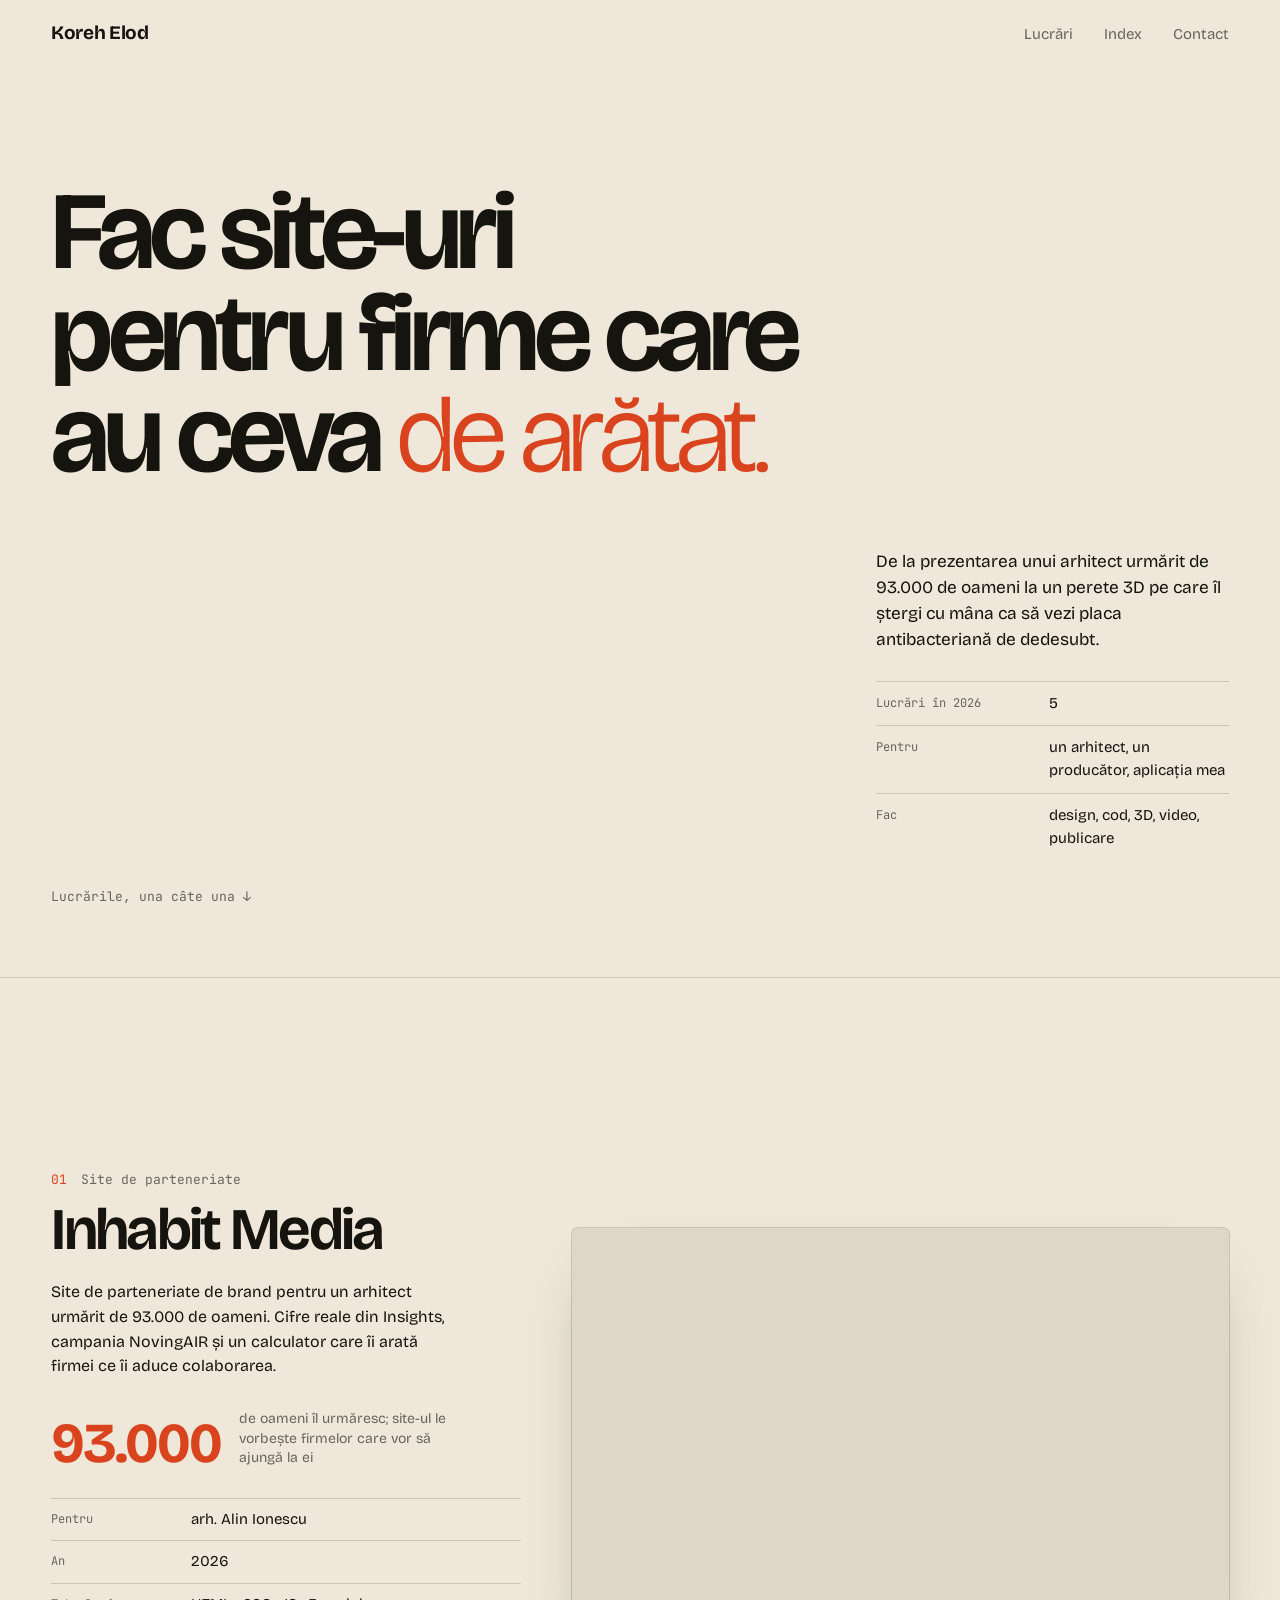
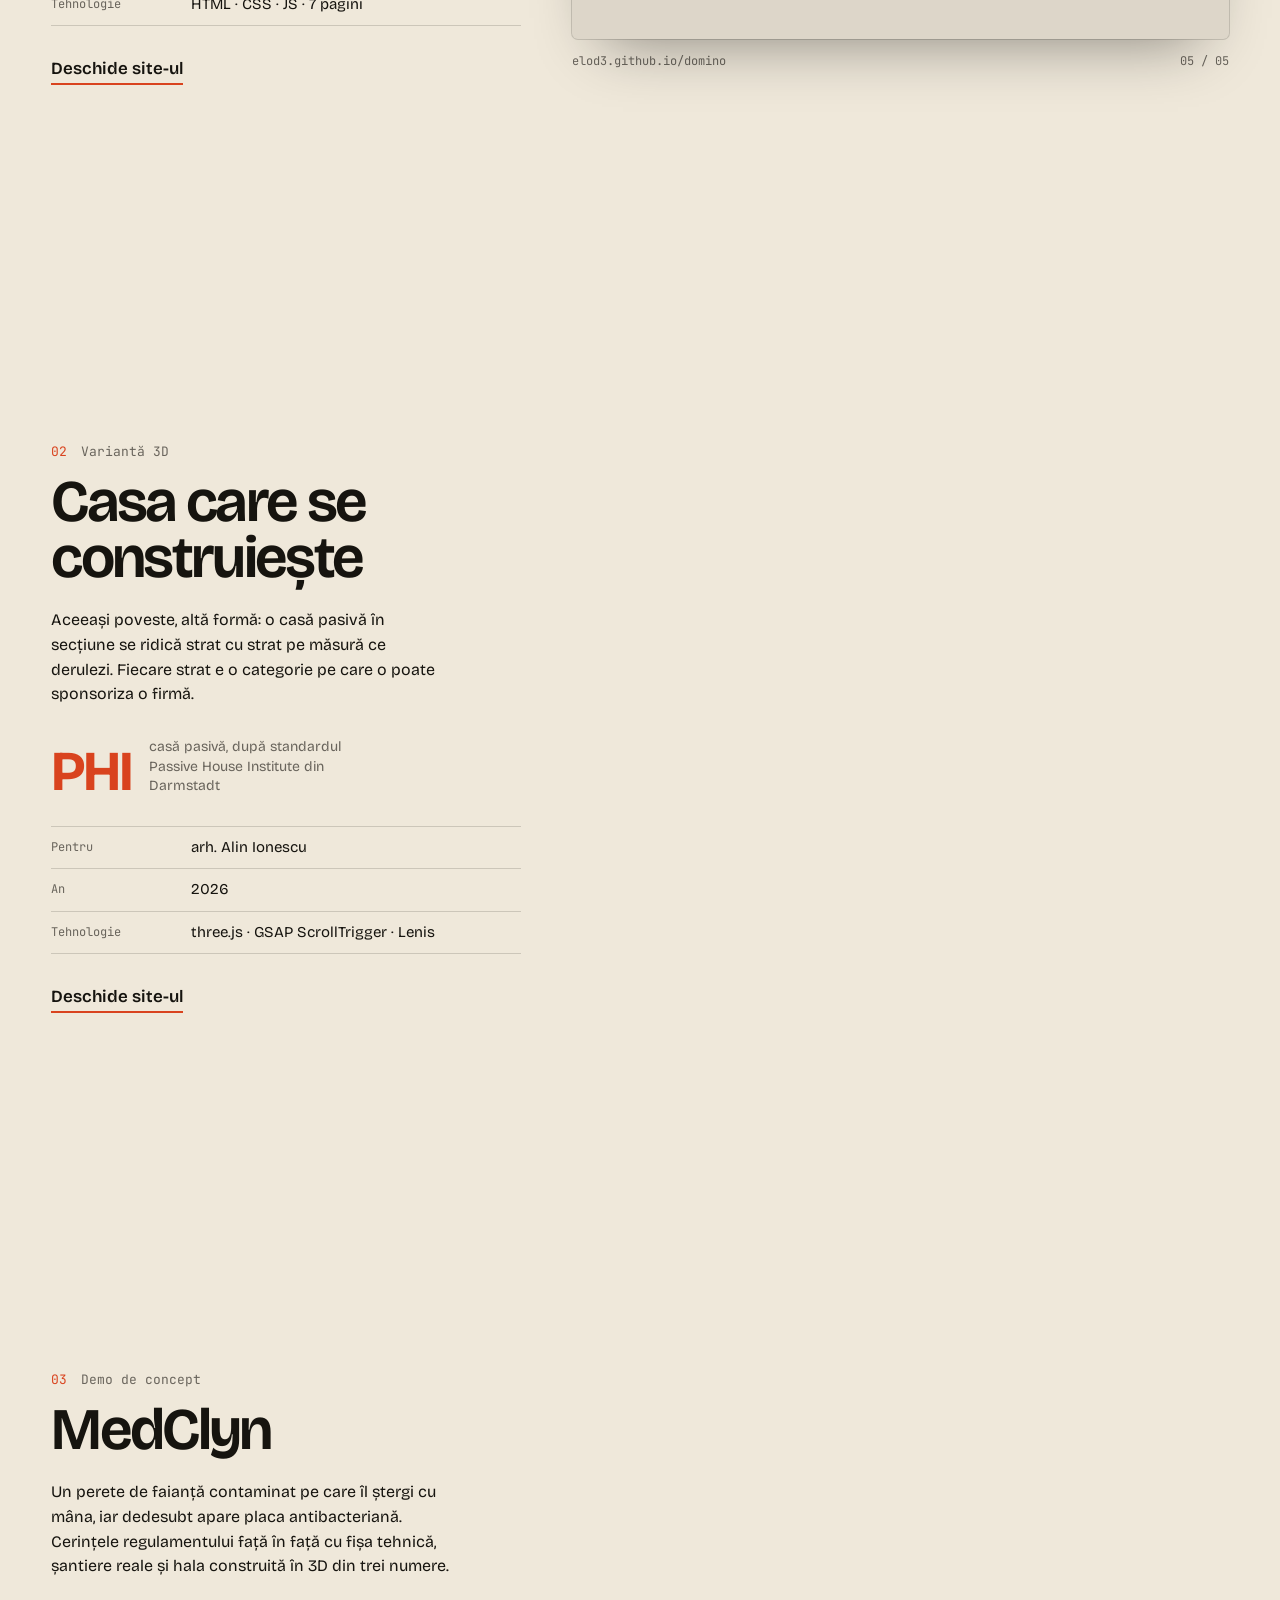
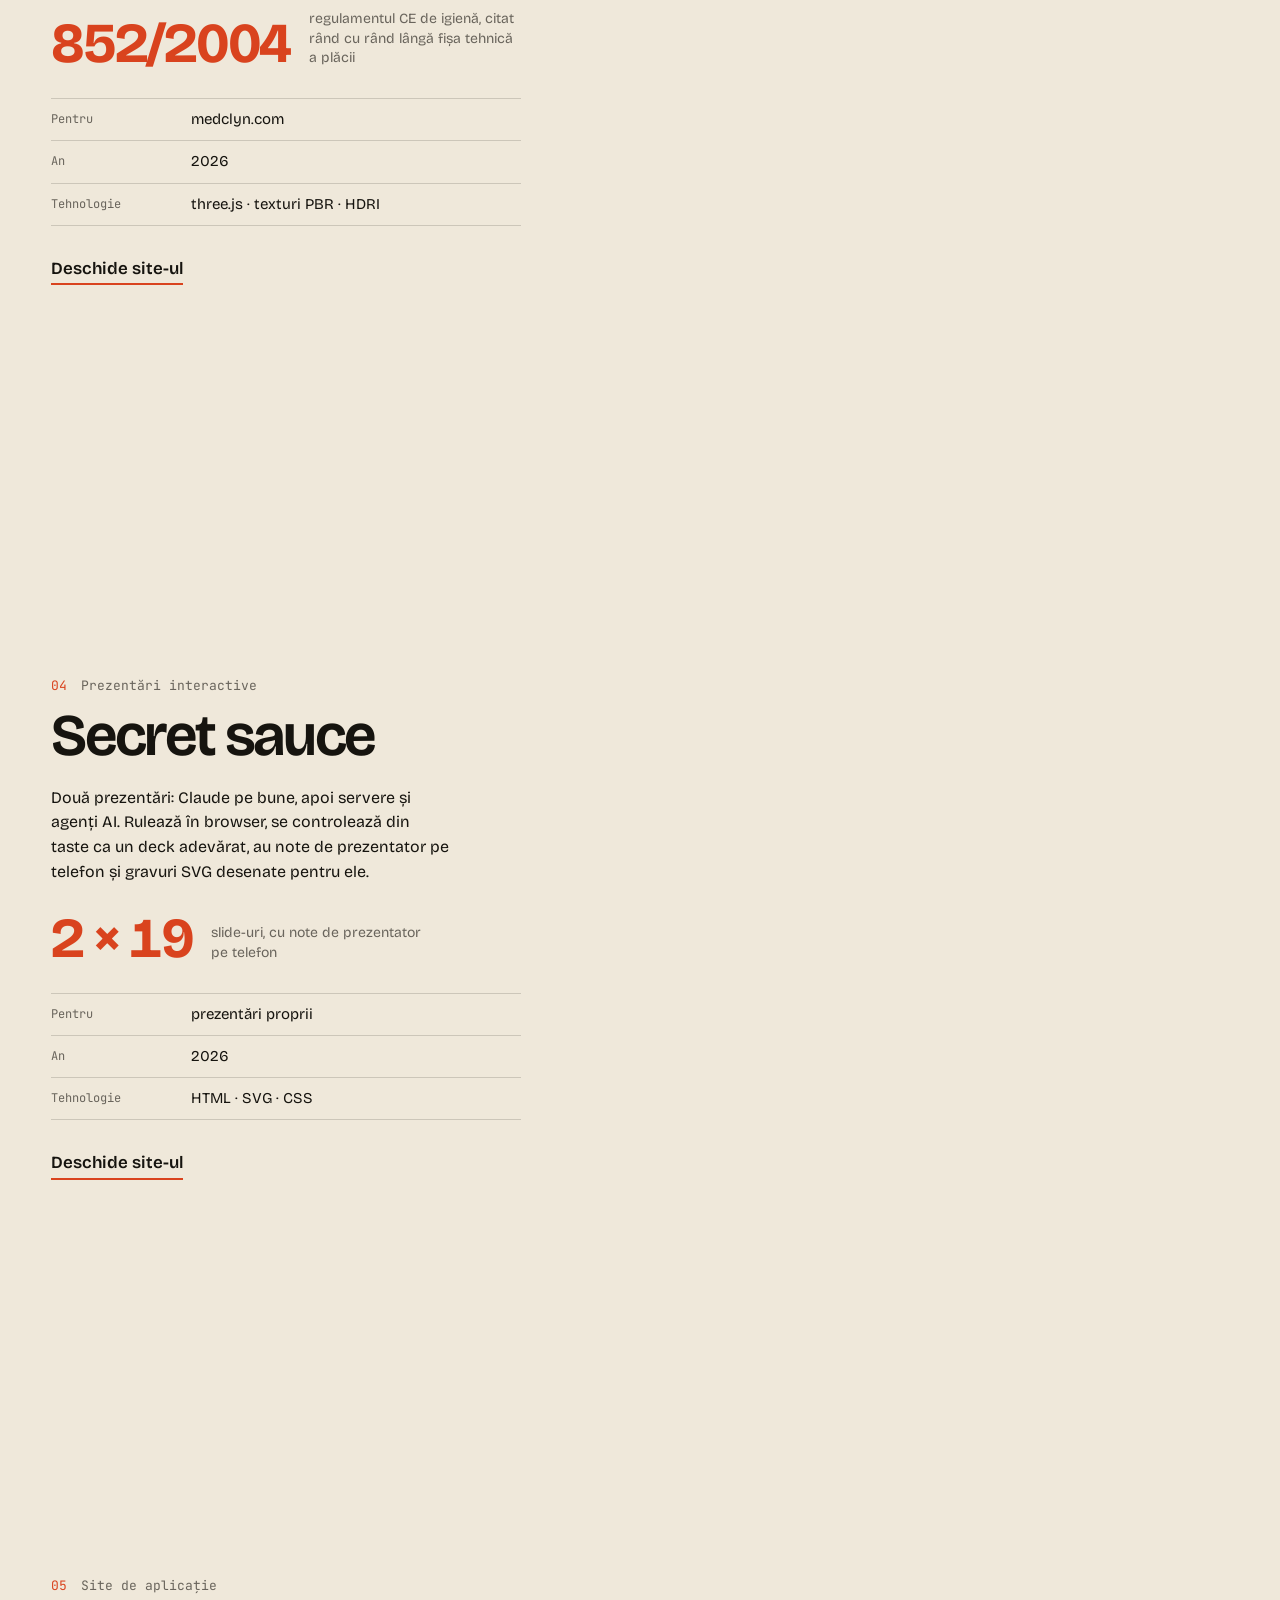
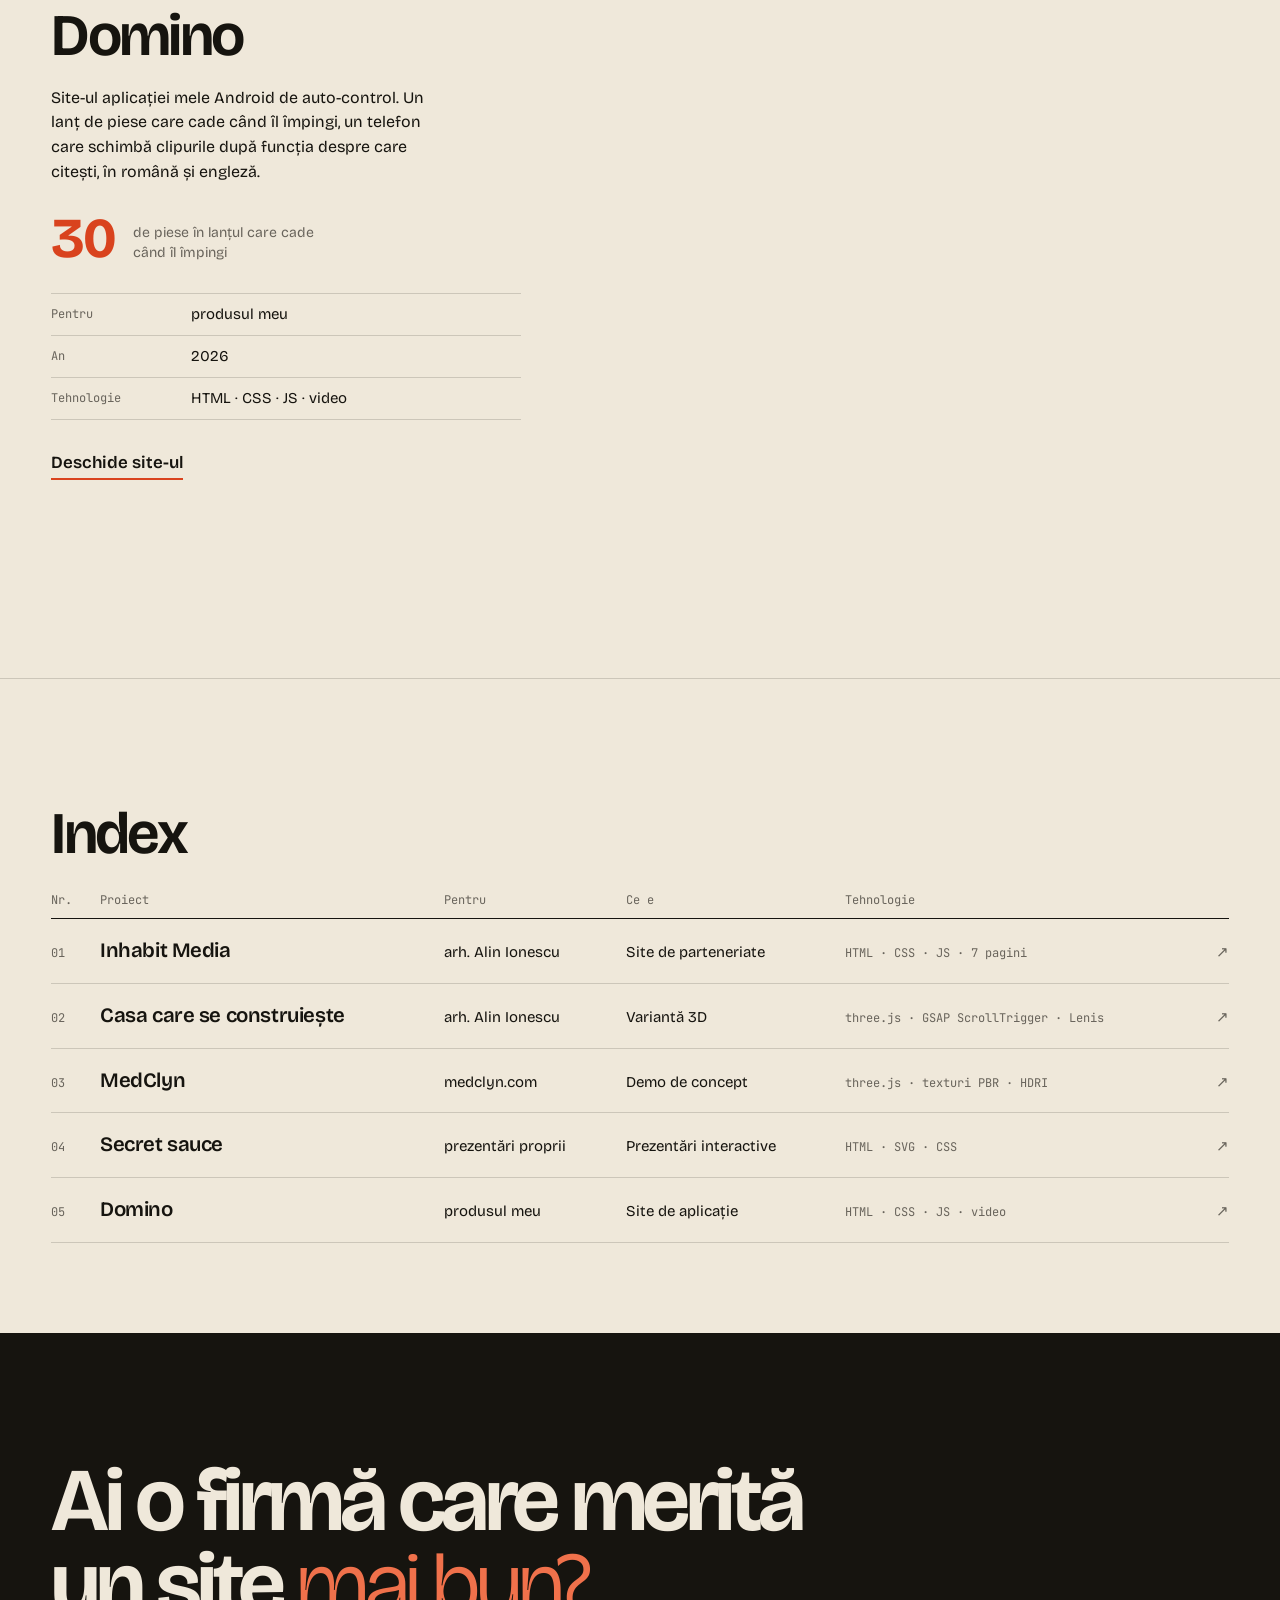
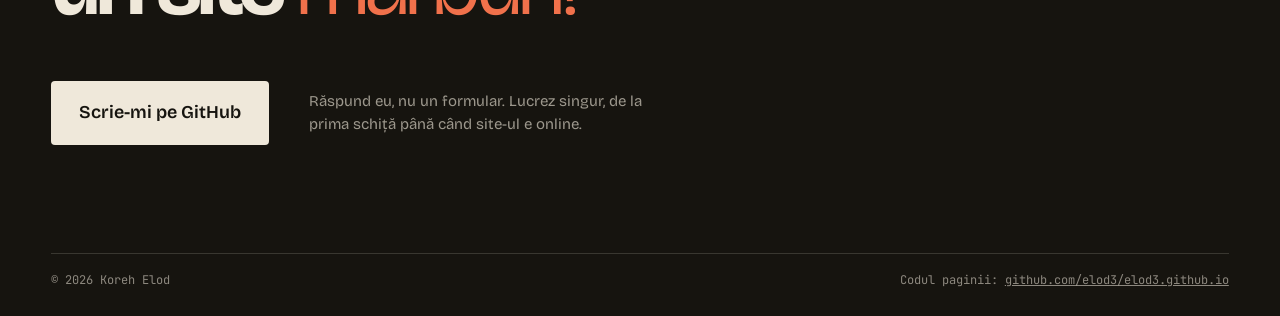
==== index.html @ 5ff2d9a3 "Portofoliu: redesign ca un catalog de lucrări, fără tema Linux Desktopul Hyprland cu terminal și boo" ====
<!doctype html>
<html lang="ro">
<head>
<meta charset="utf-8">
<meta name="viewport" content="width=device-width, initial-scale=1">
<title>Koreh Elod · site-uri și demo-uri pentru firme</title>
<meta name="description" content="Portofoliul lui Koreh Elod: site-uri de prezentare, demo-uri 3D și prezentări interactive pentru firme. Cinci proiecte din 2026.">
<link rel="canonical" href="https://elod3.github.io/">
<meta property="og:title" content="Koreh Elod · site-uri și demo-uri pentru firme">
<meta property="og:description" content="Cinci proiecte din 2026: Inhabit Media, casa care se construiește, MedClyn, Secret sauce, Domino.">
<meta property="og:type" content="website">
<meta property="og:url" content="https://elod3.github.io/">
<meta property="og:image" content="https://elod3.github.io/og.jpg">
<meta property="og:image:width" content="1200">
<meta property="og:image:height" content="630">
<meta property="og:locale" content="ro_RO">
<meta name="twitter:card" content="summary_large_image">
<meta name="theme-color" content="#efe8da">
<link rel="icon" href="favicon.svg" type="image/svg+xml">
<link rel="preload" href="fonts/bricolage-grotesque-300_800-latin.woff2" as="font" type="font/woff2" crossorigin>
<link rel="stylesheet" href="fonts.css?v=2">
<link rel="stylesheet" href="style.css?v=2">
<script>document.documentElement.classList.add('js')</script>
</head>
<body>

<header class="top">
  <a class="top__name" href="#">Koreh Elod</a>
  <nav class="top__nav" aria-label="Secțiuni">
    <a href="#lucrari">Lucrări</a>
    <a href="#index">Index</a>
    <a href="#contact">Contact</a>
  </nav>
</header>

<main>
  <!-- intro: o afirmație la stânga, faptele într-un cartuș la dreapta -->
  <section class="intro">
    <h1 class="intro__h">
      <span class="ln"><span>Fac site-uri</span></span>
      <span class="ln"><span>pentru firme care</span></span>
      <span class="ln"><span>au ceva <em>de arătat.</em></span></span>
    </h1>
    <div class="intro__side">
      <p class="intro__lead">De la prezentarea unui arhitect urmărit de 93.000 de oameni la un perete 3D pe care îl ștergi cu mâna ca să vezi placa antibacteriană de dedesubt.</p>
      <dl class="facts">
        <div><dt>Lucrări în 2026</dt><dd>5</dd></div>
        <div><dt>Pentru</dt><dd>un arhitect, un producător, aplicația mea</dd></div>
        <div><dt>Fac</dt><dd>design, cod, 3D, video, publicare</dd></div>
      </dl>
    </div>
    <a class="intro__down" href="#lucrari">Lucrările, una câte una <span aria-hidden="true">↓</span></a>
  </section>

  <!-- lucrările: textul curge în stânga, ecranul fix din dreapta rulează proiectul activ -->
  <section class="work" id="lucrari" aria-label="Lucrări">
    <div class="cases" id="cases"></div>
    <div class="stage" aria-hidden="true">
      <div class="stage__screen" id="screen"></div>
      <p class="stage__url"><span id="stageUrl">elod3.github.io</span><span id="stageNr">01 / 05</span></p>
    </div>
  </section>

  <!-- indexul: toate proiectele ca tabel de catalog -->
  <section class="index" id="index">
    <h2 class="index__h">Index</h2>
    <table class="tbl">
      <thead><tr><th>Nr.</th><th>Proiect</th><th>Pentru</th><th>Ce e</th><th>Tehnologie</th><th><span class="sr">Link</span></th></tr></thead>
      <tbody id="rows"></tbody>
    </table>
  </section>
</main>

<footer class="end" id="contact">
  <p class="end__q">Ai o firmă care merită<br> un site <em>mai bun?</em></p>
  <div class="end__row">
    <a class="end__cta" href="https://github.com/elod3">Scrie-mi pe GitHub</a>
    <p class="end__note">Răspund eu, nu un formular. Lucrez singur, de la prima schiță până când site-ul e online.</p>
  </div>
  <p class="end__foot"><span>© 2026 Koreh Elod</span><span>Codul paginii: <a href="https://github.com/elod3/elod3.github.io">github.com/elod3/elod3.github.io</a></span></p>
</footer>

<script src="app.js?v=2" defer></script>
</body>
</html>
---- fonts.css ----
/* Găzduite local: Bricolage Grotesque (titluri și text) și JetBrains Mono (doar cifre, etichete și adrese) */
@font-face{font-family:'Bricolage Grotesque';font-style:normal;font-weight:300 800;font-display:swap;src:url(fonts/bricolage-grotesque-300_800-latin-ext.woff2) format('woff2');unicode-range:U+0100-02BA, U+02BD-02C5, U+02C7-02CC, U+02CE-02D7, U+02DD-02FF, U+0304, U+0308, U+0329, U+1D00-1DBF, U+1E00-1E9F, U+1EF2-1EFF, U+2020, U+20A0-20AB, U+20AD-20C0, U+2113, U+2C60-2C7F, U+A720-A7FF}
@font-face{font-family:'Bricolage Grotesque';font-style:normal;font-weight:300 800;font-display:swap;src:url(fonts/bricolage-grotesque-300_800-latin.woff2) format('woff2');unicode-range:U+0000-00FF, U+0131, U+0152-0153, U+02BB-02BC, U+02C6, U+02DA, U+02DC, U+0304, U+0308, U+0329, U+2000-206F, U+20AC, U+2122, U+2191, U+2193, U+2212, U+2215, U+FEFF, U+FFFD}
@font-face{font-family:'JetBrains Mono';font-style:normal;font-weight:400 600;font-display:swap;src:url(fonts/jetbrains-mono-400-latin-ext.woff2) format('woff2');unicode-range:U+0100-02BA, U+02BD-02C5, U+02C7-02CC, U+02CE-02D7, U+02DD-02FF, U+0304, U+0308, U+0329, U+1D00-1DBF, U+1E00-1E9F, U+1EF2-1EFF, U+2020, U+20A0-20AB, U+20AD-20C0, U+2113, U+2C60-2C7F, U+A720-A7FF}
@font-face{font-family:'JetBrains Mono';font-style:normal;font-weight:400 600;font-display:swap;src:url(fonts/jetbrains-mono-400-latin.woff2) format('woff2');unicode-range:U+0000-00FF, U+0131, U+0152-0153, U+02BB-02BC, U+02C6, U+02DA, U+02DC, U+0304, U+0308, U+0329, U+2000-206F, U+20AC, U+2122, U+2191, U+2193, U+2212, U+2215, U+FEFF, U+FFFD}
---- style.css ----
/* Portofoliul e un catalog de lucrări: hârtie caldă, un index numerotat, fișe cu client și tehnologie.
   Pe măsură ce derulezi lucrările, pagina ia culorile site-ului prezentat (setate din app.js). */
:root{
  --paper:#efe8da; --ink0:#16140f; --red:#d9431e;
  --bg:var(--paper); --ink:var(--ink0); --acc:var(--red);
  --line:color-mix(in srgb, var(--ink) 16%, transparent);
  --soft:color-mix(in srgb, var(--ink) 62%, transparent);
  --f:'Bricolage Grotesque', 'Helvetica Neue', sans-serif;
  --m:'JetBrains Mono', ui-monospace, monospace;
  --pad:clamp(18px, 4vw, 64px);
  --ease:cubic-bezier(.7,0,.2,1);
  --out:cubic-bezier(.16,1,.3,1);
}
*,*::before,*::after{box-sizing:border-box}
html{scroll-behavior:smooth}
body{margin:0;background:var(--bg);color:var(--ink);font:400 17px/1.55 var(--f);-webkit-font-smoothing:antialiased;
  transition:background-color .7s var(--ease), color .7s var(--ease)}
a{color:inherit}
:focus-visible{outline:2px solid var(--acc);outline-offset:3px}
::selection{background:var(--acc);color:var(--bg)}
.sr{position:absolute;width:1px;height:1px;overflow:hidden;clip:rect(0 0 0 0);white-space:nowrap}
em{font-style:normal;font-weight:300;color:var(--acc);transition:color .7s var(--ease)}

/* ——— antet ——— */
.top{position:sticky;top:0;z-index:5;display:flex;align-items:baseline;justify-content:space-between;gap:24px;
  padding:18px var(--pad);background:var(--bg);transition:background-color .7s var(--ease)}
.top__name{font-weight:700;font-size:19px;letter-spacing:-.02em;text-decoration:none}
.top__nav{display:flex;gap:clamp(14px,2.4vw,32px);font-size:15px}
.top__nav a{text-decoration:none;color:var(--soft);transition:color .2s}
.top__nav a:hover{color:var(--ink)}

/* ——— intro ——— */
.intro{display:grid;grid-template-columns:1fr minmax(260px, 30%);column-gap:var(--pad);
  padding:clamp(56px,13vh,150px) var(--pad) clamp(40px,8vh,90px)}
.intro__h{grid-column:1 / -1;margin:0 0 clamp(36px,7vh,80px);font-weight:650;
  font-size:clamp(46px, 8.6vw, 140px);line-height:.92;letter-spacing:-.05em;font-variation-settings:'opsz' 96}
.ln{display:block;overflow:hidden;padding-bottom:.06em;margin-bottom:-.06em}
.ln > span{display:inline-block}
.js .ln > span{transform:translateY(105%);transition:transform 1s var(--out)}
.js.in .ln > span{transform:none}
.js.in .ln:nth-child(2) > span{transition-delay:.08s}
.js.in .ln:nth-child(3) > span{transition-delay:.16s}
.intro__side{grid-column:2}
.intro__lead{margin:0 0 28px;font-size:clamp(17px,1.35vw,20px);line-height:1.5}
.facts{margin:0}
.facts div{display:grid;grid-template-columns:9.5em 1fr;gap:12px;padding:10px 0;border-top:1px solid var(--line)}
.facts dt{font:12px/1.9 var(--m);color:var(--soft)}
.facts dd{margin:0;font-size:15px}
.intro__down{grid-column:1;align-self:end;margin-top:28px;font:13px var(--m);color:var(--soft);text-decoration:none}
.intro__down:hover{color:var(--ink)}

/* ——— lucrările ——— */
.work{display:grid;grid-template-columns:minmax(0,5fr) minmax(0,7fr);gap:0 var(--pad);padding:0 var(--pad);border-top:1px solid var(--line)}
.cases{grid-column:1;grid-row:1}
.case{min-height:100vh;display:flex;flex-direction:column;justify-content:center;padding:12vh 0;
  opacity:.28;transition:opacity .6s var(--ease)}
.case.on{opacity:1}
.case__nr{display:flex;gap:14px;margin:0 0 14px;font:13px var(--m);color:var(--soft)}
.case__nr span{color:var(--acc);transition:color .7s var(--ease)}
.case__name{margin:0 0 22px;font-weight:650;font-size:clamp(38px,4.6vw,74px);line-height:.95;letter-spacing:-.045em}
.case__clip{display:none}
.case__what{margin:0 0 30px;max-width:40ch;font-size:clamp(16px,1.2vw,18px)}
.case__fig{display:grid;grid-template-columns:auto 1fr;align-items:end;gap:18px;margin:0 0 30px}
.case__fig b{font-weight:700;font-size:clamp(40px,4.4vw,70px);line-height:.85;letter-spacing:-.04em;font-variant-numeric:tabular-nums;
  color:var(--acc);transition:color .7s var(--ease)}
.case__fig span{max-width:24ch;font-size:14px;line-height:1.4;color:var(--soft)}
.case__meta{margin:0 0 30px}
.case__meta div{display:grid;grid-template-columns:7.5em 1fr;gap:12px;padding:9px 0;border-top:1px solid var(--line)}
.case__meta div:last-child{border-bottom:1px solid var(--line)}
.case__meta dt{font:12px/1.9 var(--m);color:var(--soft)}
.case__meta dd{margin:0;font-size:15px}
.case__go{align-self:flex-start;font-weight:600;font-size:17px;text-decoration:none;padding-bottom:3px;
  background:linear-gradient(var(--acc),var(--acc)) left bottom / 100% 2px no-repeat;transition:background-size .35s var(--ease)}
.case__go:hover{background-size:100% 100%;color:var(--bg)}

/* ecranul fix: clipul proiectului activ intră de jos peste cel vechi */
.stage{grid-column:2;grid-row:1;position:sticky;top:0;height:100vh;display:flex;flex-direction:column;justify-content:center;padding-top:40px}
.stage__screen{position:relative;aspect-ratio:16/10;border-radius:6px;overflow:hidden;background:color-mix(in srgb, var(--ink) 8%, transparent);
  box-shadow:0 0 0 1px var(--line), 0 30px 60px -30px rgba(0,0,0,.45)}
.shot{position:absolute;inset:0;clip-path:inset(100% 0 0 0);transition:clip-path 0s .8s}
.shot.on{z-index:2;clip-path:inset(0);transition:clip-path .8s var(--ease)}
.shot video,.case__clip video{display:block;width:100%;height:100%;object-fit:cover;object-position:top}
.stage__url{display:flex;justify-content:space-between;gap:16px;margin:14px 0 0;font:12px var(--m);color:var(--soft)}

/* ——— index ——— */
.index{padding:clamp(70px,14vh,160px) var(--pad) clamp(60px,10vh,120px);border-top:1px solid var(--line)}
.index__h{margin:0 0 28px;font-weight:650;font-size:clamp(38px,4.6vw,74px);letter-spacing:-.045em;line-height:1}
.tbl{width:100%;border-collapse:collapse}
.tbl th{text-align:left;font:400 12px var(--m);color:var(--soft);padding:0 16px 10px 0;border-bottom:1px solid var(--ink)}
.tbl td{padding:16px 16px 16px 0;border-bottom:1px solid var(--line);vertical-align:baseline;font-size:15px}
.tbl td.m{font:12px var(--m);color:var(--soft)}
.tbl td:nth-child(2) a{font-weight:600;font-size:clamp(18px,1.6vw,24px);letter-spacing:-.02em;text-decoration:none}
.tbl td.go{text-align:right;padding-right:0;color:var(--soft)}
.tbl tbody tr{cursor:pointer;transition:background-color .25s}
.tbl tbody tr:hover{background:color-mix(in srgb, var(--acc) 12%, transparent)}
.tbl tbody tr:hover td.go{color:var(--acc)}

/* ——— final ——— */
.end{padding:clamp(70px,14vh,160px) var(--pad) 28px;background:var(--ink0);color:var(--paper)}
.end em{color:#f0714b}
.end__q{margin:0 0 clamp(36px,6vh,64px);font-weight:650;font-size:clamp(42px,7vw,116px);line-height:.94;letter-spacing:-.05em}
.end__row{display:flex;flex-wrap:wrap;align-items:center;gap:20px 40px;margin-bottom:clamp(60px,12vh,140px)}
.end__cta{display:inline-block;padding:18px 28px;border-radius:4px;background:var(--paper);color:var(--ink0);font-weight:600;font-size:18px;text-decoration:none;
  transition:background-color .25s, color .25s}
.end__cta:hover{background:#f0714b}
.end__note{margin:0;max-width:34ch;font-size:15px;color:color-mix(in srgb, var(--paper) 62%, transparent)}
.end__foot{display:flex;flex-wrap:wrap;justify-content:space-between;gap:10px 24px;margin:0;padding-top:18px;
  border-top:1px solid color-mix(in srgb, var(--paper) 16%, transparent);font:12px var(--m);color:color-mix(in srgb, var(--paper) 55%, transparent)}
.end__foot a{color:inherit}
.end__foot a:hover{color:var(--paper)}

/* ——— ecrane înguste: fiecare fișă cu clipul ei ——— */
@media (max-width: 960px){
  .intro{grid-template-columns:1fr}
  .intro__side{grid-column:1}
  .work{grid-template-columns:1fr}
  .stage{display:none}
  .case{min-height:0;padding:64px 0;opacity:1}
  .case + .case{border-top:1px solid var(--line)}
  .case__clip{display:block;margin:0 0 24px;aspect-ratio:16/10;border-radius:6px;overflow:hidden;box-shadow:0 0 0 1px var(--line)}
  .tbl thead,.tbl td:nth-child(4),.tbl td:nth-child(5){display:none}
  .tbl td:nth-child(3){font-size:13px;color:var(--soft)}
}
@media (max-width: 560px){
  .top__nav a:not(:last-child){display:none}
  .facts div,.case__meta div{grid-template-columns:7em 1fr}
  .case__fig{grid-template-columns:1fr;gap:8px}
  .tbl td:nth-child(3){display:none}
  .end__q br{display:none}
}
@media (prefers-reduced-motion: reduce){
  html{scroll-behavior:auto}
  *,*::before,*::after{transition-duration:.01s !important;transition-delay:0s !important}
}
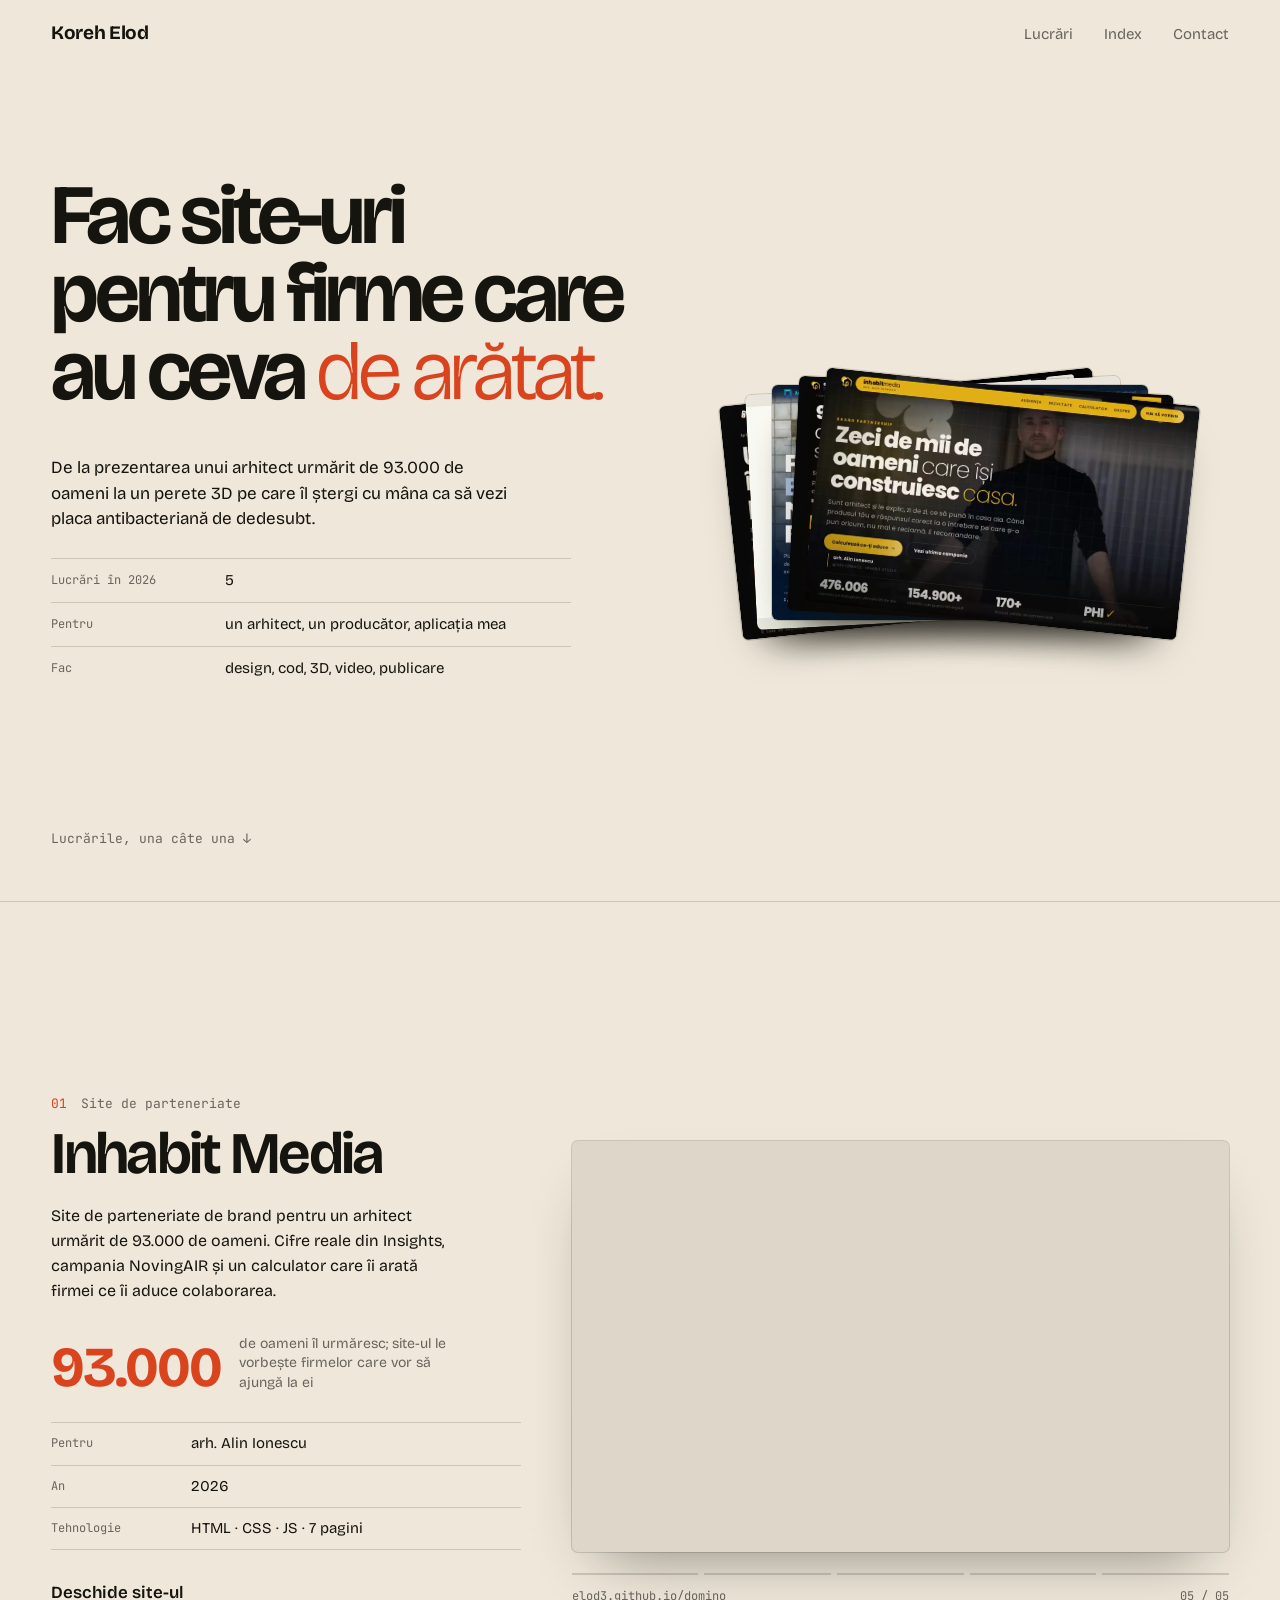
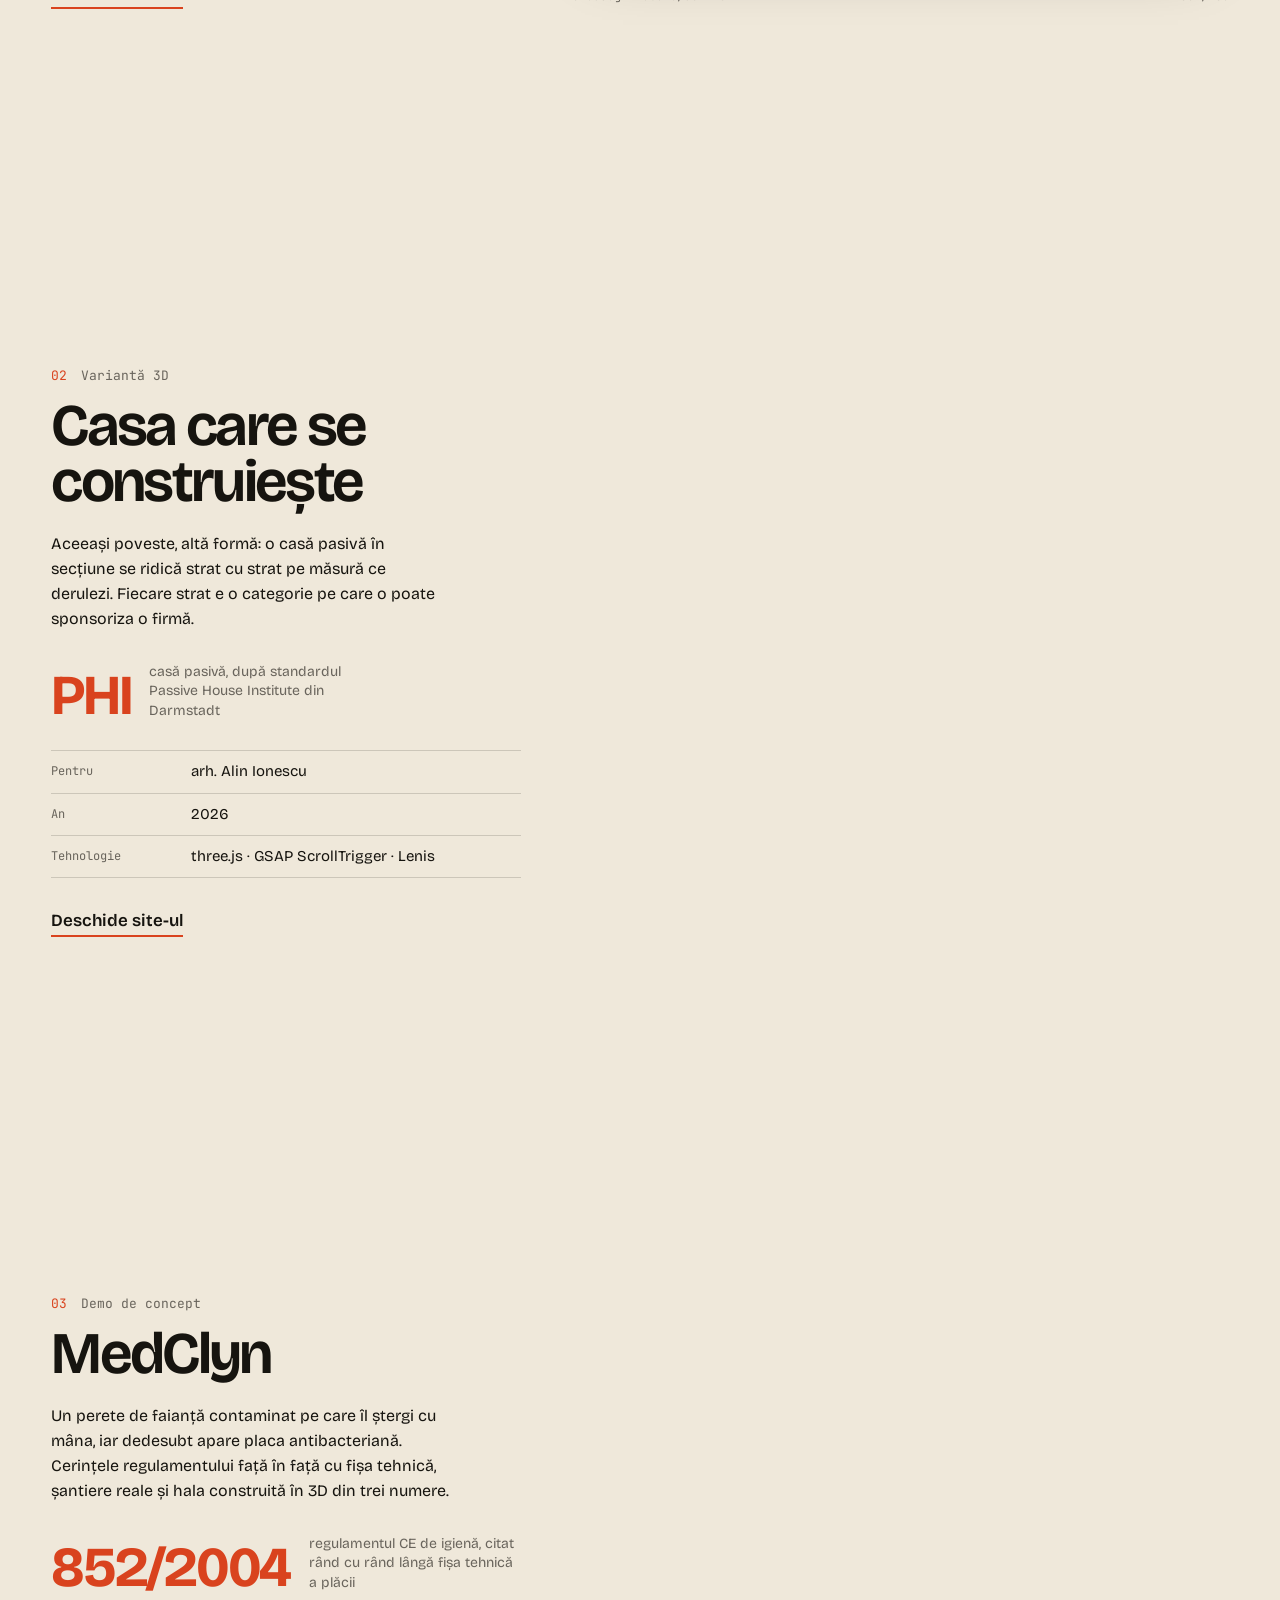
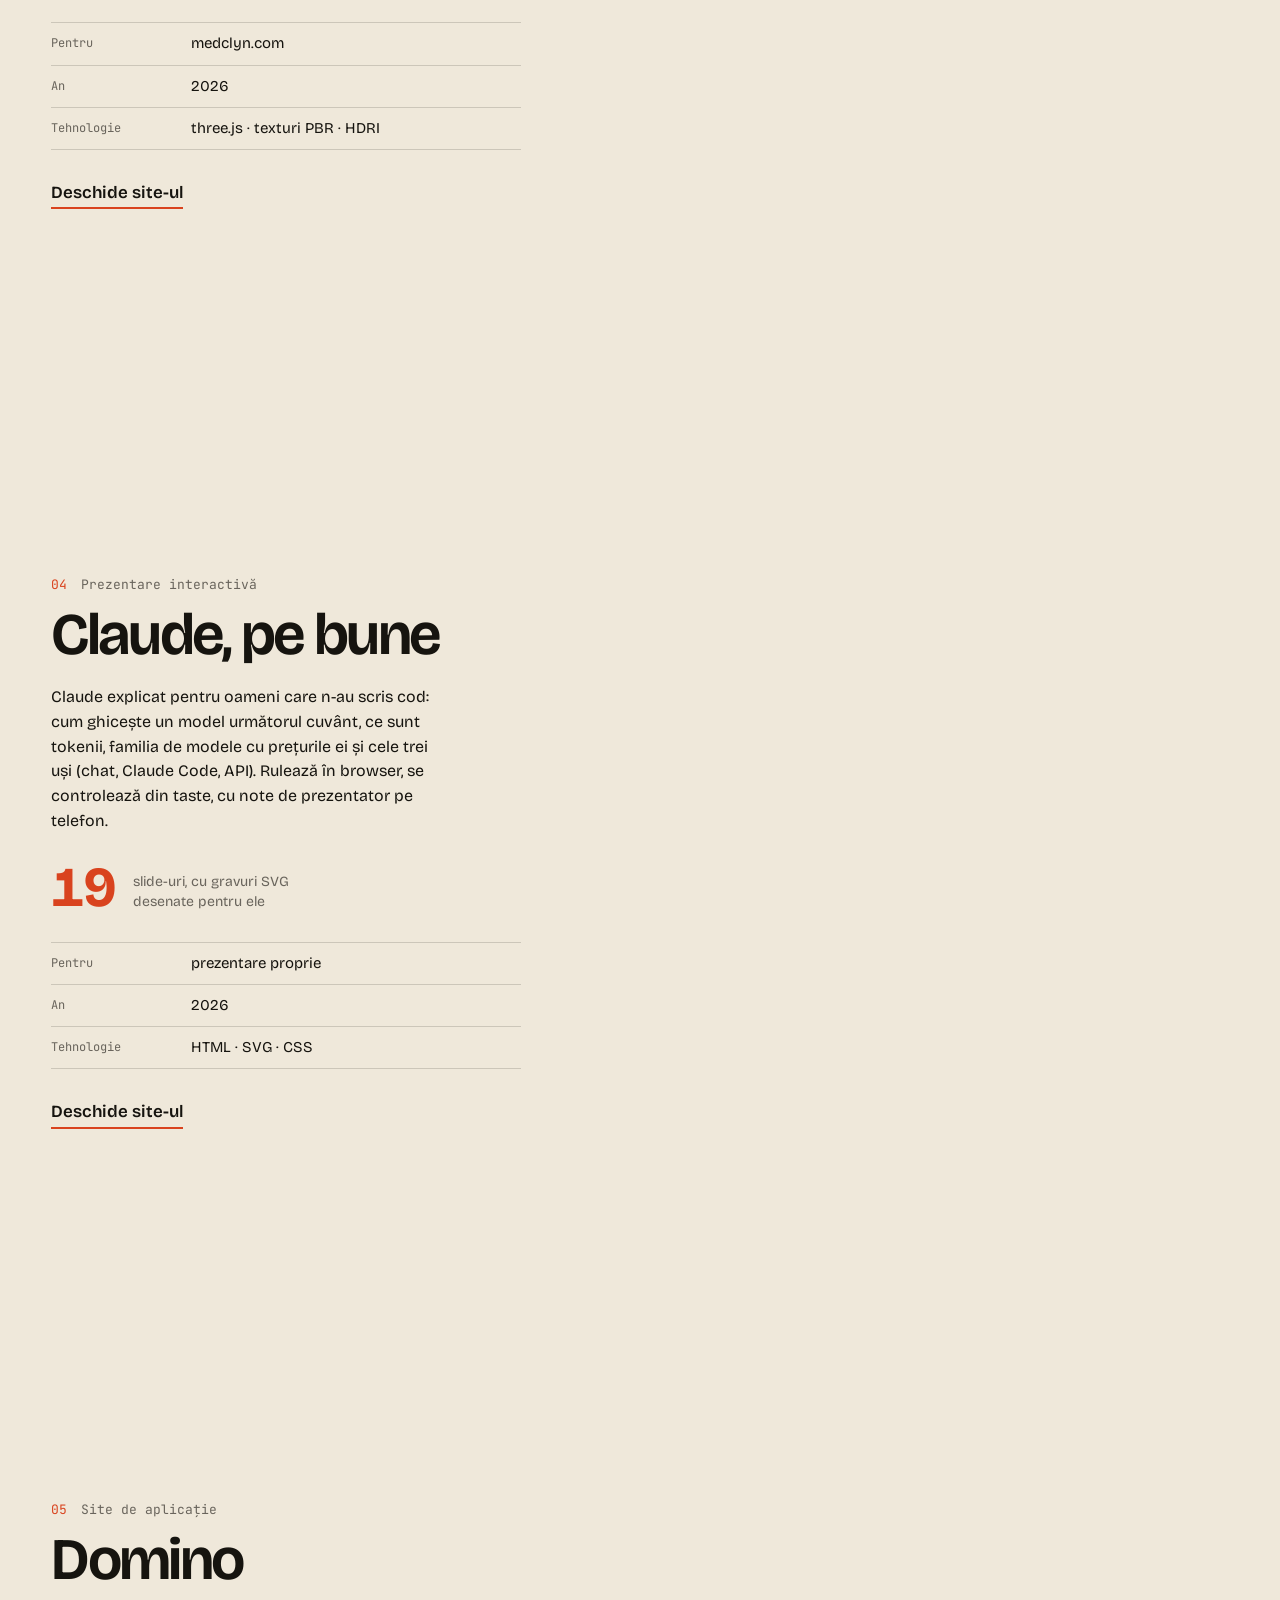
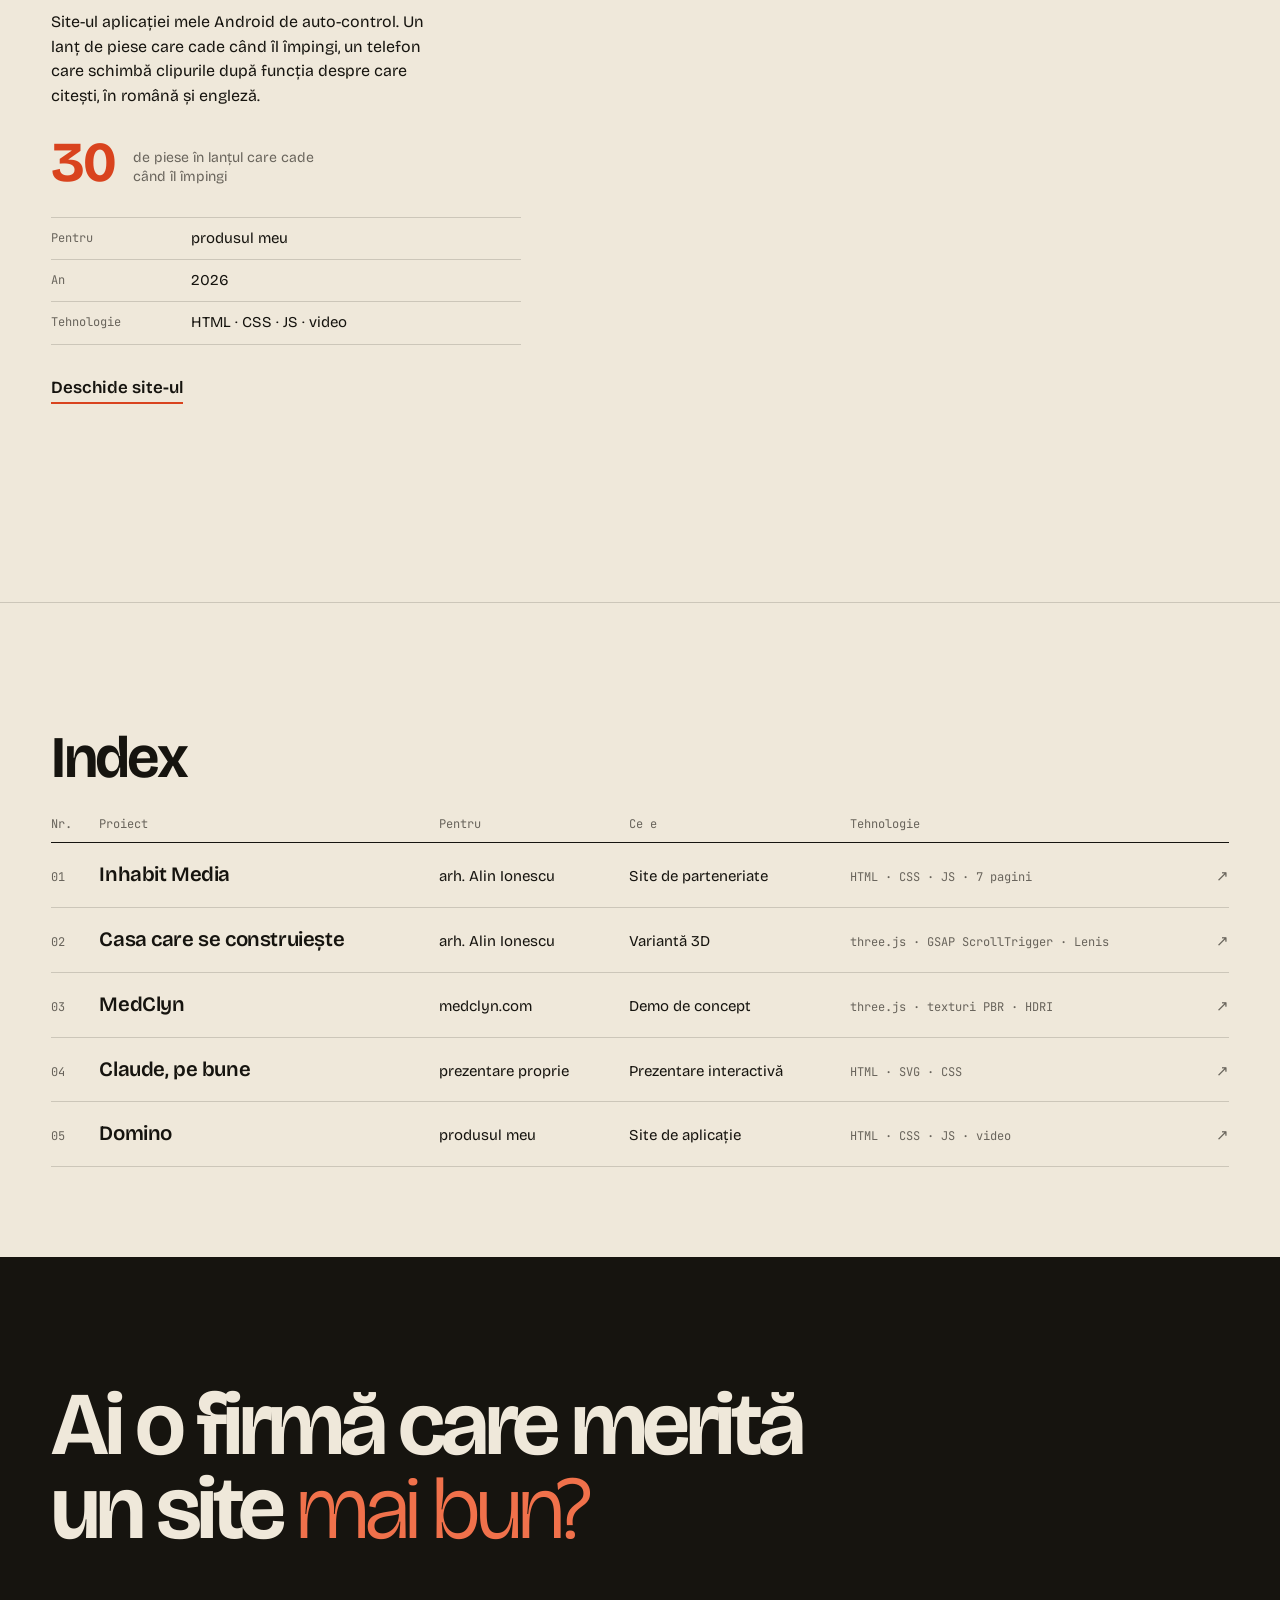
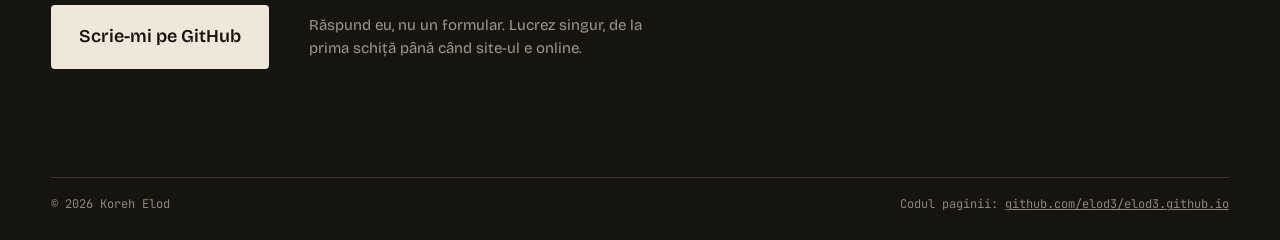
==== commit e151fd68: "Portofoliu: teancul de lucrări, ecranul-link și pagina care ține minte ce ai văzut - intro: lucrăril" ====
--- a/index.html
+++ b/index.html
@@ -7,7 +7,7 @@
 <meta name="description" content="Portofoliul lui Koreh Elod: site-uri de prezentare, demo-uri 3D și prezentări interactive pentru firme. Cinci proiecte din 2026.">
 <link rel="canonical" href="https://elod3.github.io/">
 <meta property="og:title" content="Koreh Elod · site-uri și demo-uri pentru firme">
-<meta property="og:description" content="Cinci proiecte din 2026: Inhabit Media, casa care se construiește, MedClyn, Secret sauce, Domino.">
+<meta property="og:description" content="Cinci proiecte din 2026: Inhabit Media, casa care se construiește, MedClyn, Claude pe bune, Domino.">
 <meta property="og:type" content="website">
 <meta property="og:url" content="https://elod3.github.io/">
 <meta property="og:image" content="https://elod3.github.io/og.jpg">
@@ -19,7 +19,7 @@
 <link rel="icon" href="favicon.svg" type="image/svg+xml">
 <link rel="preload" href="fonts/bricolage-grotesque-300_800-latin.woff2" as="font" type="font/woff2" crossorigin>
 <link rel="stylesheet" href="fonts.css?v=2">
-<link rel="stylesheet" href="style.css?v=2">
+<link rel="stylesheet" href="style.css?v=3">
 <script>document.documentElement.classList.add('js')</script>
 </head>
 <body>
@@ -34,14 +34,14 @@
 </header>
 
 <main>
-  <!-- intro: o afirmație la stânga, faptele într-un cartuș la dreapta -->
+  <!-- intro: afirmația la stânga, lucrările împărțite ca un teanc de cărți la dreapta -->
   <section class="intro">
-    <h1 class="intro__h">
-      <span class="ln"><span>Fac site-uri</span></span>
-      <span class="ln"><span>pentru firme care</span></span>
-      <span class="ln"><span>au ceva <em>de arătat.</em></span></span>
-    </h1>
-    <div class="intro__side">
+    <div class="intro__text">
+      <h1 class="intro__h">
+        <span class="ln"><span>Fac site-uri</span></span>
+        <span class="ln"><span>pentru firme care</span></span>
+        <span class="ln"><span>au ceva <em>de arătat.</em></span></span>
+      </h1>
       <p class="intro__lead">De la prezentarea unui arhitect urmărit de 93.000 de oameni la un perete 3D pe care îl ștergi cu mâna ca să vezi placa antibacteriană de dedesubt.</p>
       <dl class="facts">
         <div><dt>Lucrări în 2026</dt><dd>5</dd></div>
@@ -49,6 +49,7 @@
         <div><dt>Fac</dt><dd>design, cod, 3D, video, publicare</dd></div>
       </dl>
     </div>
+    <div class="deck" id="deck" aria-label="Lucrările, pe scurt"></div>
     <a class="intro__down" href="#lucrari">Lucrările, una câte una <span aria-hidden="true">↓</span></a>
   </section>
 
@@ -56,7 +57,8 @@
   <section class="work" id="lucrari" aria-label="Lucrări">
     <div class="cases" id="cases"></div>
     <div class="stage" aria-hidden="true">
-      <div class="stage__screen" id="screen"></div>
+      <a class="stage__screen" id="screen" href="#" target="_blank" rel="noopener" tabindex="-1"></a>
+      <div class="stage__bars" id="bars"></div>
       <p class="stage__url"><span id="stageUrl">elod3.github.io</span><span id="stageNr">01 / 05</span></p>
     </div>
   </section>
@@ -72,6 +74,7 @@
 </main>
 
 <footer class="end" id="contact">
+  <p class="end__seen" id="seen" hidden></p>
   <p class="end__q">Ai o firmă care merită<br> un site <em>mai bun?</em></p>
   <div class="end__row">
     <a class="end__cta" href="https://github.com/elod3">Scrie-mi pe GitHub</a>
@@ -80,6 +83,9 @@
   <p class="end__foot"><span>© 2026 Koreh Elod</span><span>Codul paginii: <a href="https://github.com/elod3/elod3.github.io">github.com/elod3/elod3.github.io</a></span></p>
 </footer>
 
-<script src="app.js?v=2" defer></script>
+<div class="tag" id="tag" aria-hidden="true">Deschide site-ul ↗</div>
+<img class="peek" id="peek" alt="" aria-hidden="true" width="320" height="200">
+
+<script src="app.js?v=3" defer></script>
 </body>
 </html>
--- a/style.css
+++ b/style.css
@@ -30,23 +30,42 @@
 .top__nav a:hover{color:var(--ink)}
 
 /* ——— intro ——— */
-.intro{display:grid;grid-template-columns:1fr minmax(260px, 30%);column-gap:var(--pad);
-  padding:clamp(56px,13vh,150px) var(--pad) clamp(40px,8vh,90px)}
-.intro__h{grid-column:1 / -1;margin:0 0 clamp(36px,7vh,80px);font-weight:650;
-  font-size:clamp(46px, 8.6vw, 140px);line-height:.92;letter-spacing:-.05em;font-variation-settings:'opsz' 96}
+.intro{display:grid;grid-template-columns:minmax(0,1.1fr) minmax(0,1fr);gap:0 var(--pad);align-items:center;
+  min-height:calc(100vh - 64px);padding:clamp(40px,8vh,100px) var(--pad) clamp(32px,6vh,64px)}
+.intro__text{grid-column:1}
+.intro__h{margin:0 0 clamp(28px,5vh,56px);font-weight:650;
+  font-size:clamp(44px, 6.6vw, 112px);line-height:.92;letter-spacing:-.05em;font-variation-settings:'opsz' 96}
 .ln{display:block;overflow:hidden;padding-bottom:.06em;margin-bottom:-.06em}
 .ln > span{display:inline-block}
 .js .ln > span{transform:translateY(105%);transition:transform 1s var(--out)}
 .js.in .ln > span{transform:none}
 .js.in .ln:nth-child(2) > span{transition-delay:.08s}
 .js.in .ln:nth-child(3) > span{transition-delay:.16s}
-.intro__side{grid-column:2}
-.intro__lead{margin:0 0 28px;font-size:clamp(17px,1.35vw,20px);line-height:1.5}
-.facts{margin:0}
+.intro__lead{margin:0 0 26px;max-width:42ch;font-size:clamp(17px,1.3vw,19px);line-height:1.5}
+.facts{margin:0;max-width:520px}
 .facts div{display:grid;grid-template-columns:9.5em 1fr;gap:12px;padding:10px 0;border-top:1px solid var(--line)}
 .facts dt{font:12px/1.9 var(--m);color:var(--soft)}
 .facts dd{margin:0;font-size:15px}
-.intro__down{grid-column:1;align-self:end;margin-top:28px;font:13px var(--m);color:var(--soft);text-decoration:none}
+
+/* teancul: lucrările împărțite ca niște cărți; se desfac la hover, se înclină după cursor */
+.deck{grid-column:2;grid-row:1 / span 2;position:relative;aspect-ratio:1/1;max-height:76vh;width:100%;justify-self:center;
+  --rx:0deg;--ry:0deg;transform:perspective(1400px) rotateX(var(--rx)) rotateY(var(--ry));transition:transform .6s var(--out)}
+.card{all:unset;box-sizing:border-box;position:absolute;left:15%;top:30%;width:70%;aspect-ratio:16/10;cursor:pointer;
+  z-index:var(--i);transform-origin:50% 160%;
+  --r:calc((var(--i) - 2) * 3deg);--x:calc((var(--i) - 2) * 2%);--lift:0%;
+  transform:translateX(var(--x)) rotate(var(--r)) translateY(var(--lift));
+  transition:transform .7s var(--out), opacity .4s}
+.card img{display:block;width:100%;height:100%;object-fit:cover;object-position:top;border-radius:6px;
+  box-shadow:0 0 0 1px var(--line), 0 24px 40px -22px rgba(22,20,15,.55)}
+.card span{position:absolute;left:0;top:calc(100% + 12px);font:12px var(--m);white-space:nowrap;color:var(--ink);opacity:0;transition:opacity .25s}
+.js .deck:not(.dealt) .card{transform:translateY(70vh) rotate(calc(var(--r) * 6));opacity:0}
+.deck.dealt:not(.ready) .card{transition-delay:calc((4 - var(--i)) * 110ms)}
+.deck.ready:hover .card{--r:calc((var(--i) - 2) * 6deg);--x:calc((var(--i) - 2) * 8%)}
+.deck.ready .card:hover,.deck.ready .card:focus-visible{--lift:-8%;z-index:20}
+.deck.ready .card:hover span,.deck.ready .card:focus-visible span{opacity:1}
+.card:focus-visible{outline:none}
+.card:focus-visible img{outline:2px solid var(--acc);outline-offset:3px}
+.intro__down{grid-column:1;align-self:end;margin-top:20px;justify-self:start;font:13px var(--m);color:var(--soft);text-decoration:none}
 .intro__down:hover{color:var(--ink)}
 
 /* ——— lucrările ——— */
@@ -75,12 +94,16 @@
 
 /* ecranul fix: clipul proiectului activ intră de jos peste cel vechi */
 .stage{grid-column:2;grid-row:1;position:sticky;top:0;height:100vh;display:flex;flex-direction:column;justify-content:center;padding-top:40px}
-.stage__screen{position:relative;aspect-ratio:16/10;border-radius:6px;overflow:hidden;background:color-mix(in srgb, var(--ink) 8%, transparent);
+.stage__screen{display:block;position:relative;aspect-ratio:16/10;border-radius:6px;overflow:hidden;background:color-mix(in srgb, var(--ink) 8%, transparent);
   box-shadow:0 0 0 1px var(--line), 0 30px 60px -30px rgba(0,0,0,.45)}
 .shot{position:absolute;inset:0;clip-path:inset(100% 0 0 0);transition:clip-path 0s .8s}
 .shot.on{z-index:2;clip-path:inset(0);transition:clip-path .8s var(--ease)}
 .shot video,.case__clip video{display:block;width:100%;height:100%;object-fit:cover;object-position:top}
-.stage__url{display:flex;justify-content:space-between;gap:16px;margin:14px 0 0;font:12px var(--m);color:var(--soft)}
+.stage__bars{display:grid;grid-template-columns:repeat(5,1fr);gap:6px;margin-top:14px}
+.stage__bars button{all:unset;position:relative;cursor:pointer;padding:7px 0}
+.stage__bars button::before{content:'';display:block;height:2px;background:var(--line)}
+.stage__bars i{position:absolute;left:0;right:0;top:7px;height:2px;background:var(--ink);transform:scaleX(0);transform-origin:left}
+.stage__url{display:flex;justify-content:space-between;gap:16px;margin:6px 0 0;font:12px var(--m);color:var(--soft)}
 
 /* ——— index ——— */
 .index{padding:clamp(70px,14vh,160px) var(--pad) clamp(60px,10vh,120px);border-top:1px solid var(--line)}
@@ -98,6 +121,10 @@
 /* ——— final ——— */
 .end{padding:clamp(70px,14vh,160px) var(--pad) 28px;background:var(--ink0);color:var(--paper)}
 .end em{color:#f0714b}
+.end__seen{margin:0 0 22px;font-size:15px;color:color-mix(in srgb, var(--paper) 70%, transparent)}
+.end__seen button{all:unset;cursor:pointer;color:var(--paper);text-decoration:underline;text-underline-offset:3px;text-decoration-color:#f0714b}
+.end__seen button:hover{color:#f0714b}
+.end__seen button:focus-visible{outline:2px solid #f0714b}
 .end__q{margin:0 0 clamp(36px,6vh,64px);font-weight:650;font-size:clamp(42px,7vw,116px);line-height:.94;letter-spacing:-.05em}
 .end__row{display:flex;flex-wrap:wrap;align-items:center;gap:20px 40px;margin-bottom:clamp(60px,12vh,140px)}
 .end__cta{display:inline-block;padding:18px 28px;border-radius:4px;background:var(--paper);color:var(--ink0);font-weight:600;font-size:18px;text-decoration:none;
@@ -109,10 +136,18 @@
 .end__foot a{color:inherit}
 .end__foot a:hover{color:var(--paper)}
 
+/* ——— cursorul: eticheta de pe ecran și posterul din index ——— */
+.tag,.peek{position:fixed;left:0;top:0;z-index:20;pointer-events:none;opacity:0;scale:.85;transition:opacity .2s, scale .3s var(--out)}
+.tag{padding:8px 13px;border-radius:999px;background:var(--ink);color:var(--bg);font-size:13px;font-weight:600;white-space:nowrap}
+.peek{width:300px;height:auto;aspect-ratio:16/10;object-fit:cover;object-position:top;border-radius:6px;box-shadow:0 30px 50px -24px rgba(22,20,15,.6)}
+.tag.on,.peek.on{opacity:1;scale:1}
+
 /* ——— ecrane înguste: fiecare fișă cu clipul ei ——— */
 @media (max-width: 960px){
-  .intro{grid-template-columns:1fr}
-  .intro__side{grid-column:1}
+  .intro{grid-template-columns:1fr;min-height:0}
+  .deck{grid-column:1;grid-row:auto;aspect-ratio:5/4;max-height:none;margin:12px 0 8px}
+  .card{left:10%;top:18%;width:80%}
+  .intro__down{grid-row:auto}
   .work{grid-template-columns:1fr}
   .stage{display:none}
   .case{min-height:0;padding:64px 0;opacity:1}
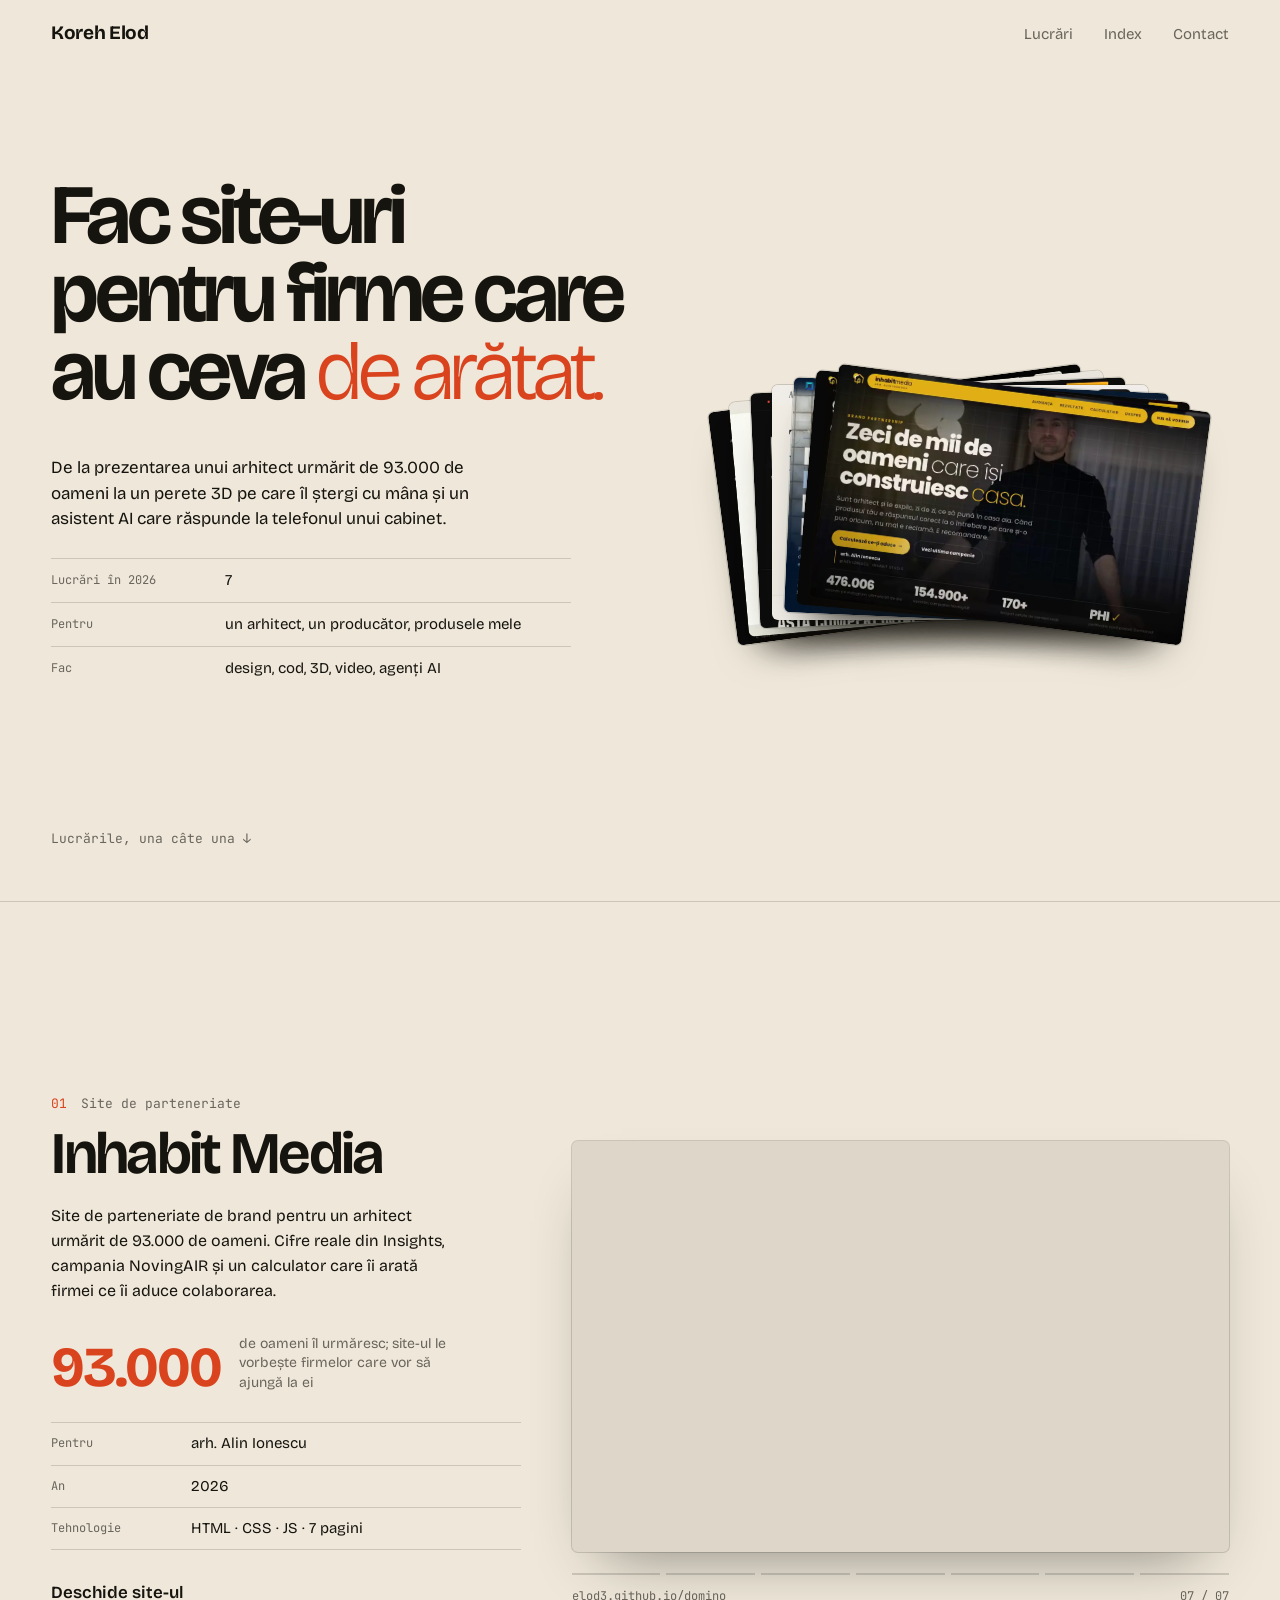
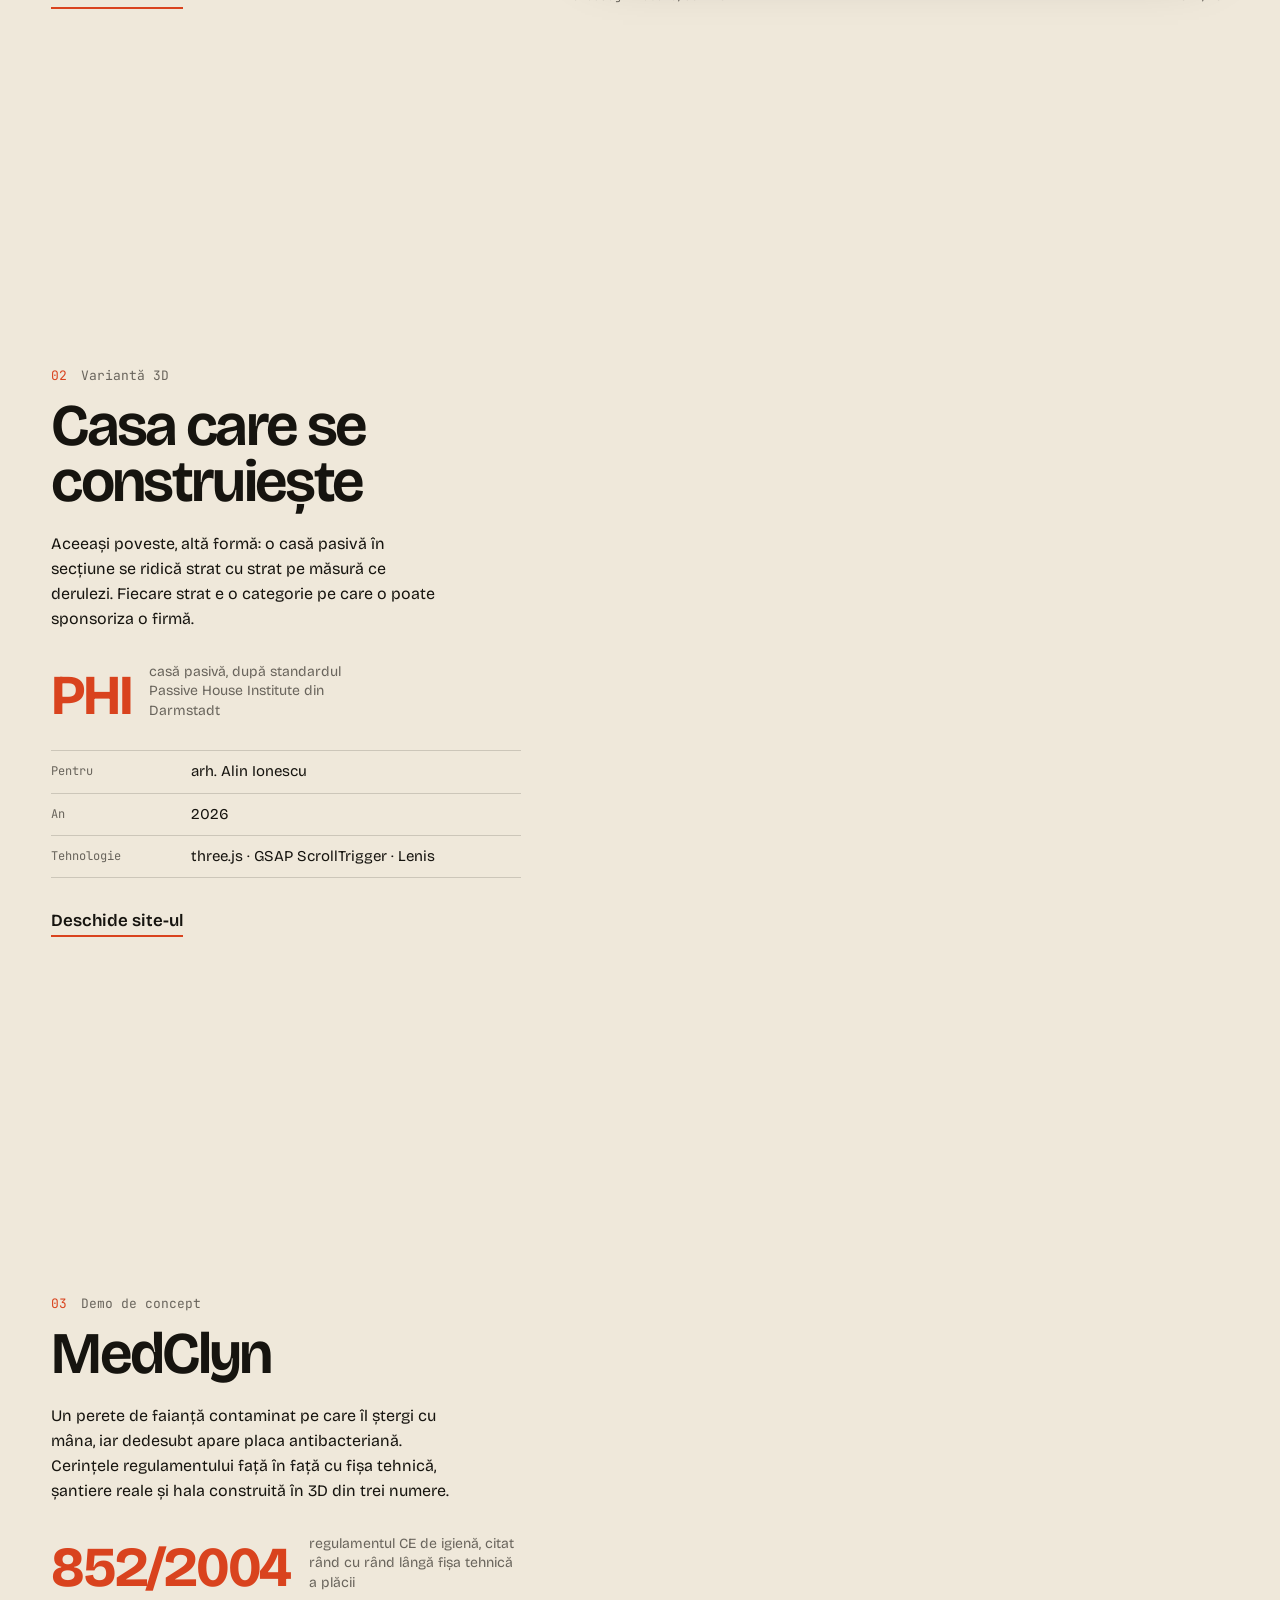
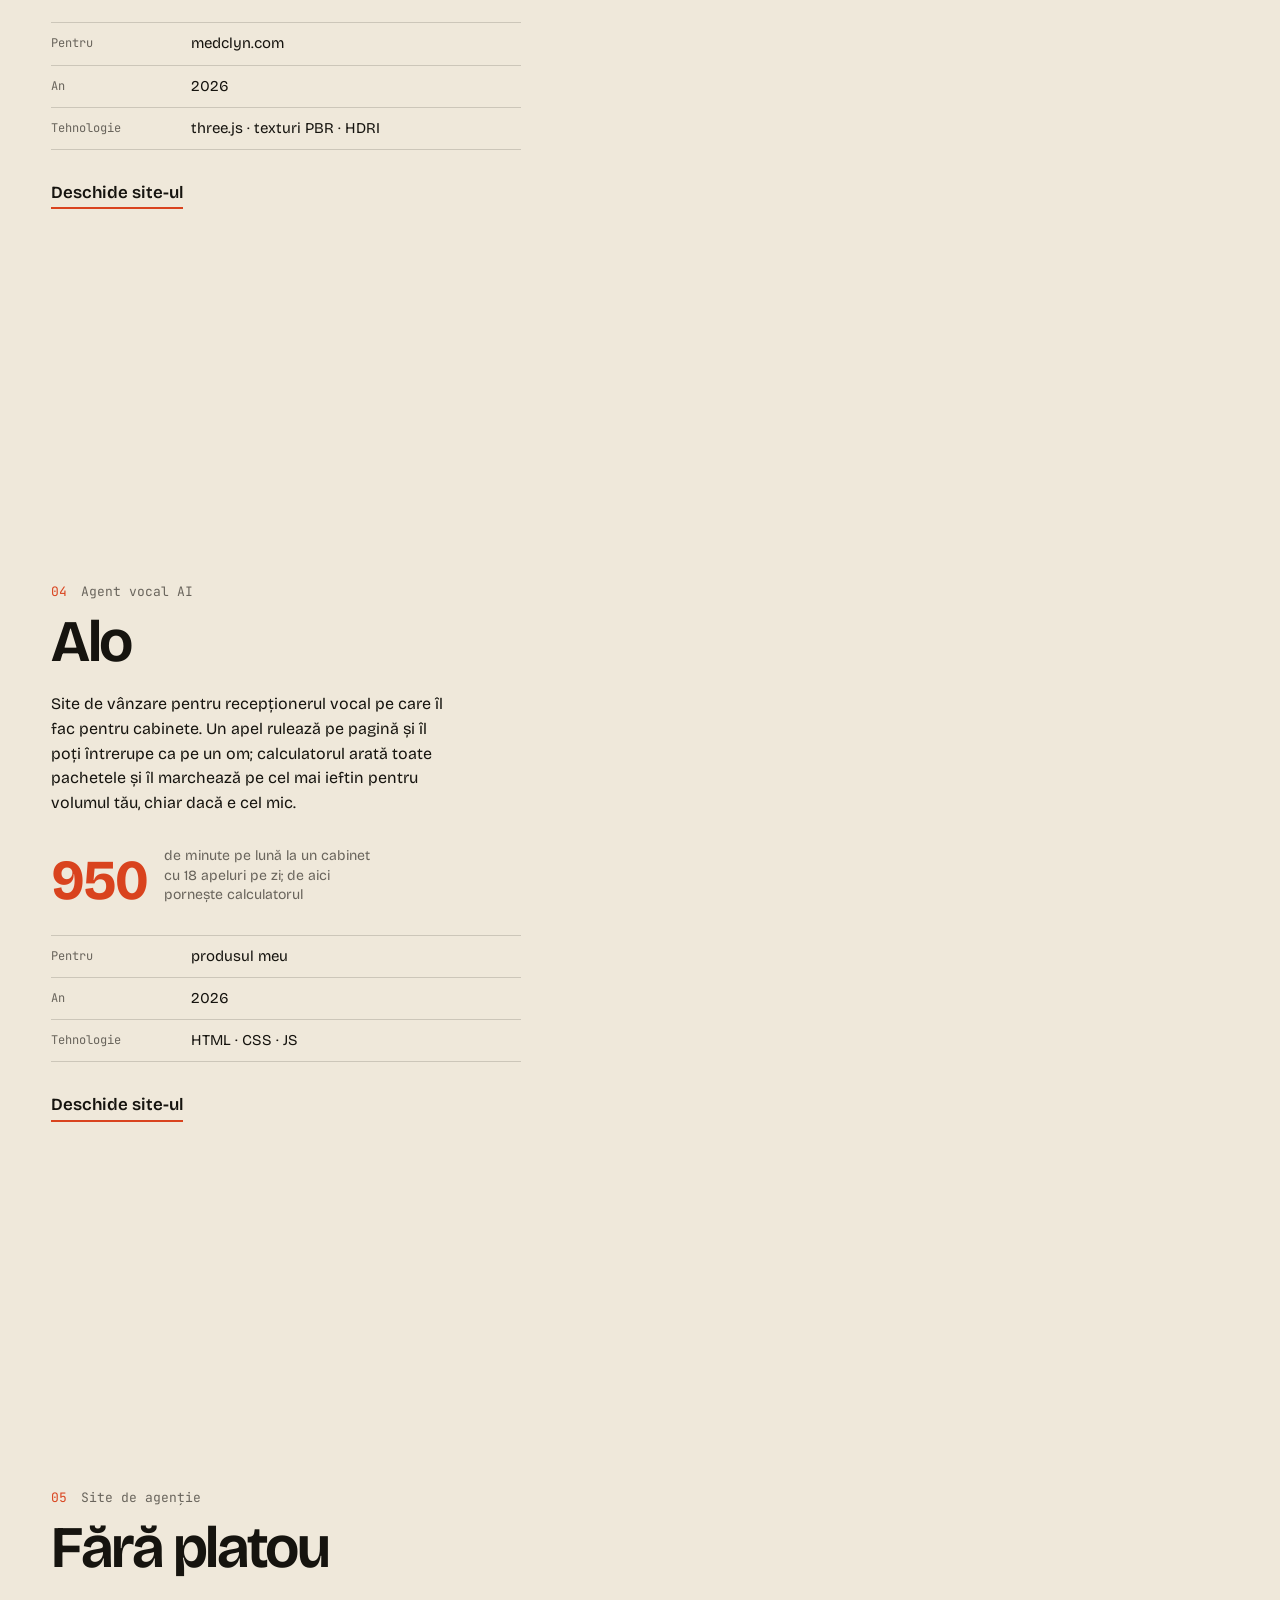
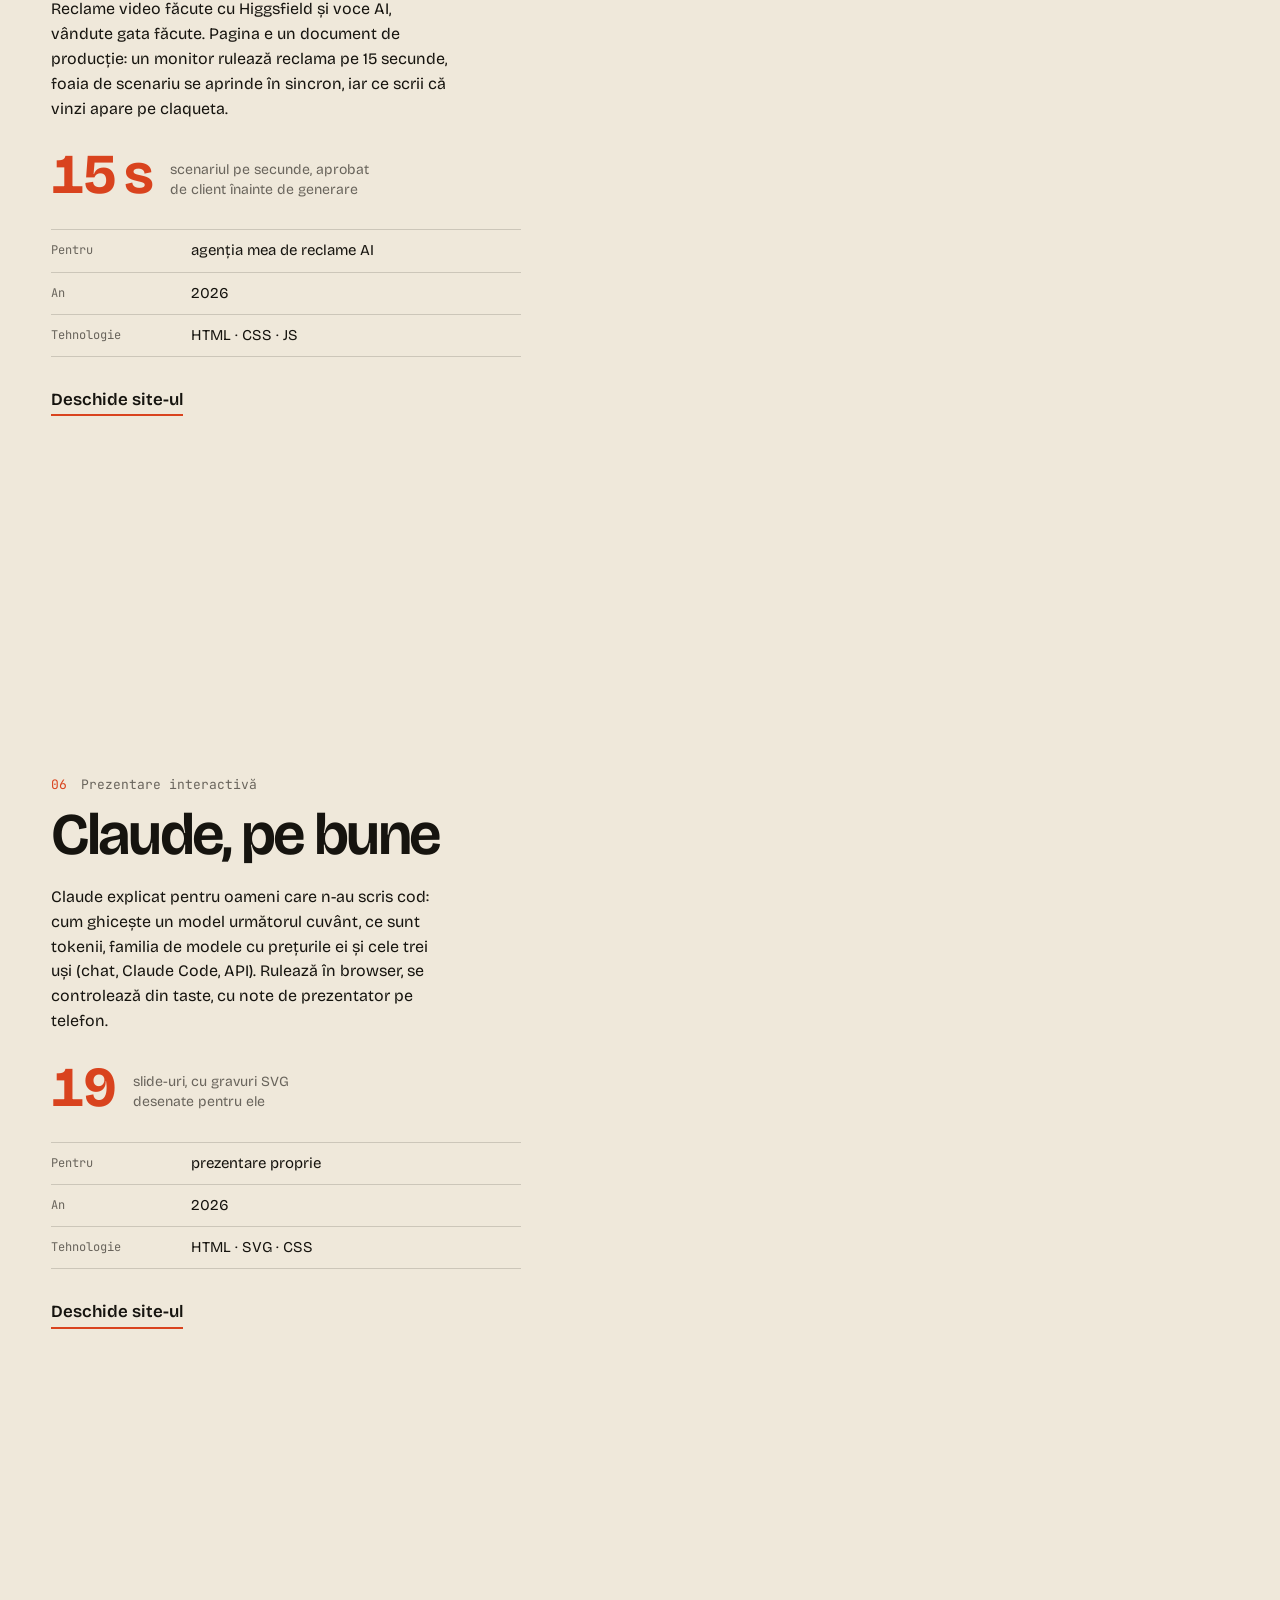
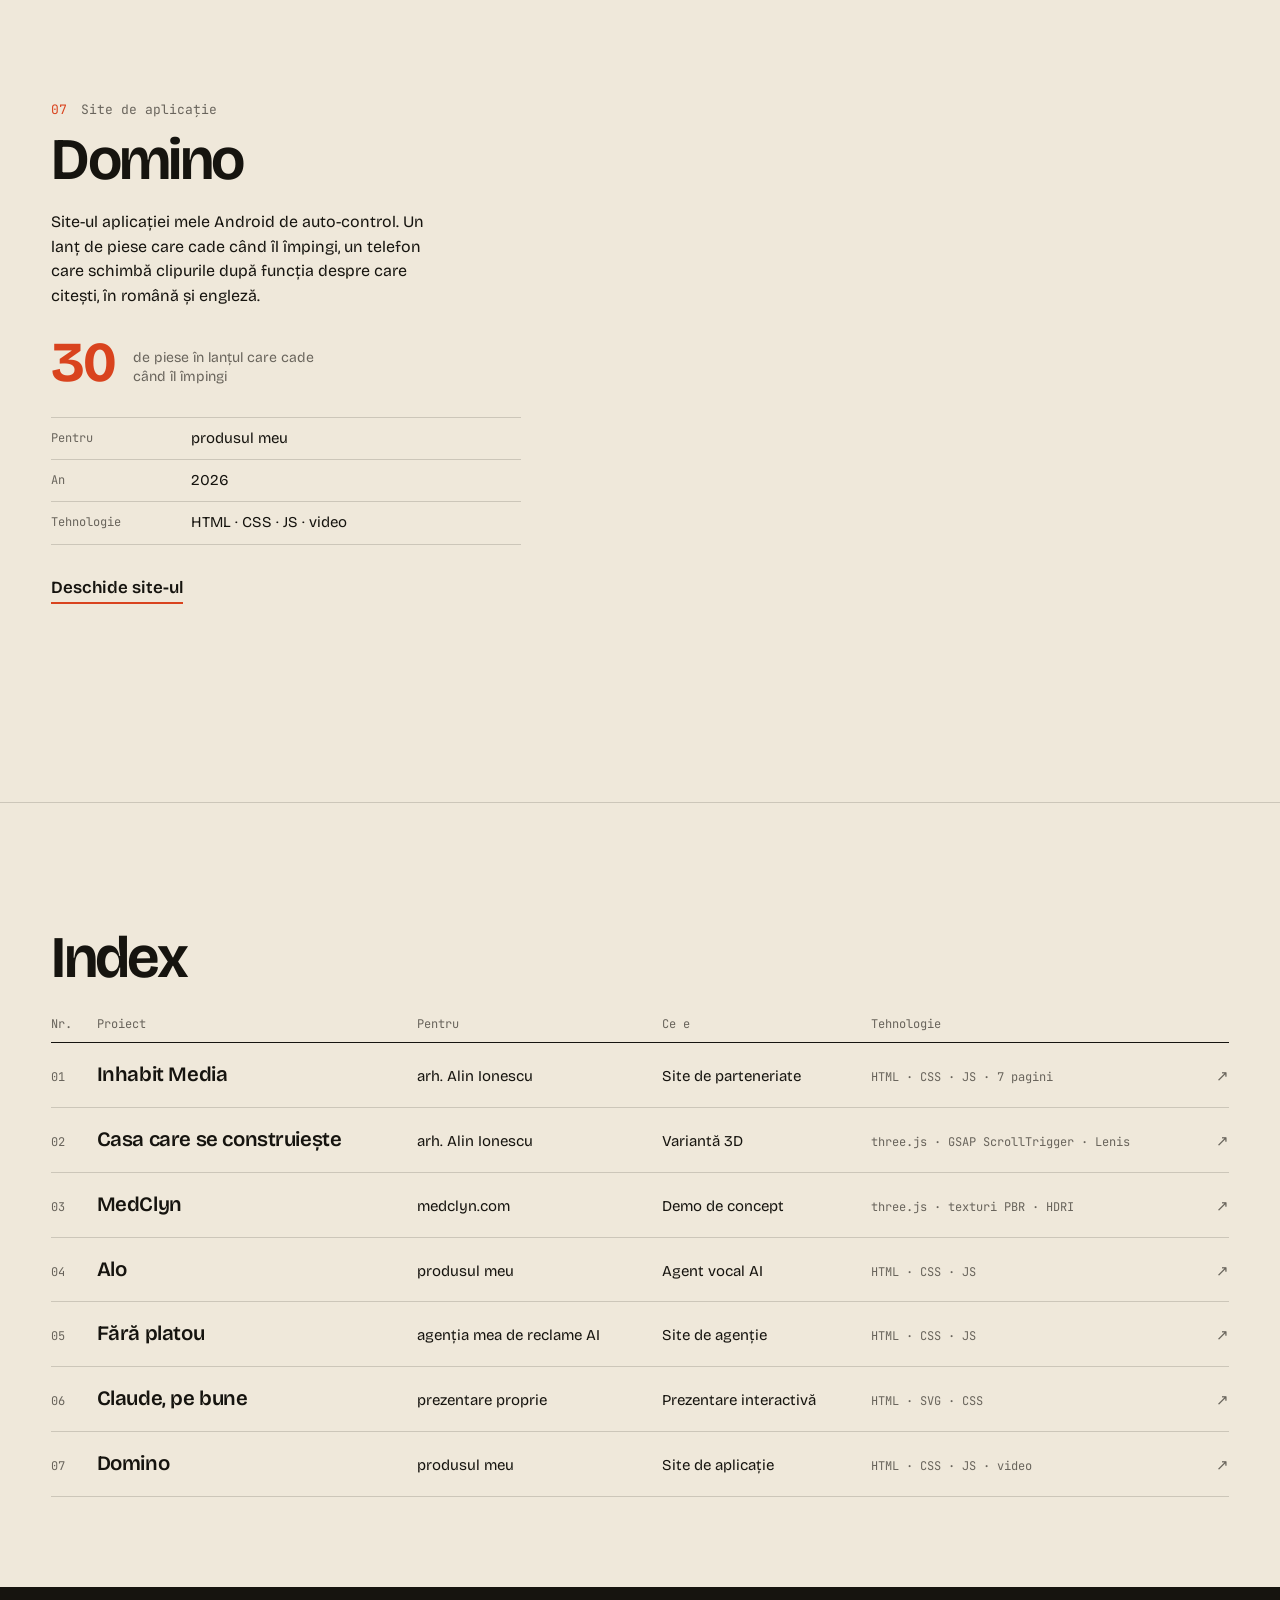
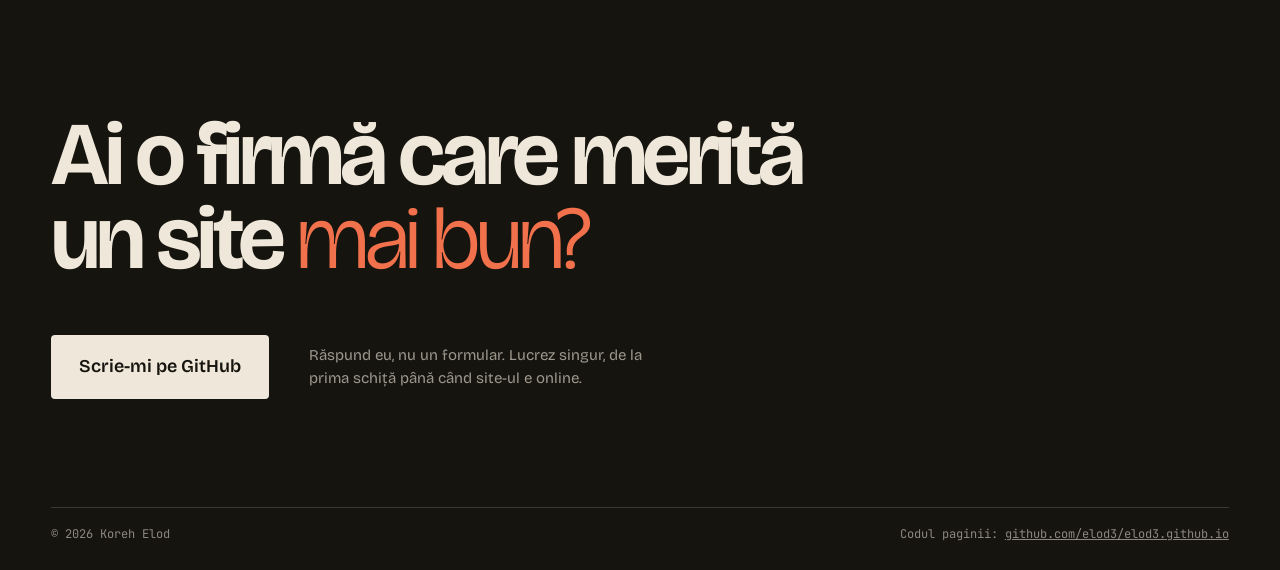
==== commit 86cbebc3: "Două site-uri noi: Alo (agent vocal AI) și Fără platou (reclame AI), adăugate în portofoliu - alo/: " ====
--- a/index.html
+++ b/index.html
@@ -4,10 +4,10 @@
 <meta charset="utf-8">
 <meta name="viewport" content="width=device-width, initial-scale=1">
 <title>Koreh Elod · site-uri și demo-uri pentru firme</title>
-<meta name="description" content="Portofoliul lui Koreh Elod: site-uri de prezentare, demo-uri 3D și prezentări interactive pentru firme. Cinci proiecte din 2026.">
+<meta name="description" content="Portofoliul lui Koreh Elod: site-uri de prezentare, demo-uri 3D și prezentări interactive pentru firme. Șapte proiecte din 2026, printre ele două produse AI.">
 <link rel="canonical" href="https://elod3.github.io/">
 <meta property="og:title" content="Koreh Elod · site-uri și demo-uri pentru firme">
-<meta property="og:description" content="Cinci proiecte din 2026: Inhabit Media, casa care se construiește, MedClyn, Claude pe bune, Domino.">
+<meta property="og:description" content="Șapte proiecte din 2026: Inhabit Media, casa care se construiește, MedClyn, Alo, Fără platou, Claude pe bune, Domino.">
 <meta property="og:type" content="website">
 <meta property="og:url" content="https://elod3.github.io/">
 <meta property="og:image" content="https://elod3.github.io/og.jpg">
@@ -19,7 +19,7 @@
 <link rel="icon" href="favicon.svg" type="image/svg+xml">
 <link rel="preload" href="fonts/bricolage-grotesque-300_800-latin.woff2" as="font" type="font/woff2" crossorigin>
 <link rel="stylesheet" href="fonts.css?v=2">
-<link rel="stylesheet" href="style.css?v=3">
+<link rel="stylesheet" href="style.css?v=4">
 <script>document.documentElement.classList.add('js')</script>
 </head>
 <body>
@@ -42,11 +42,11 @@
         <span class="ln"><span>pentru firme care</span></span>
         <span class="ln"><span>au ceva <em>de arătat.</em></span></span>
       </h1>
-      <p class="intro__lead">De la prezentarea unui arhitect urmărit de 93.000 de oameni la un perete 3D pe care îl ștergi cu mâna ca să vezi placa antibacteriană de dedesubt.</p>
+      <p class="intro__lead">De la prezentarea unui arhitect urmărit de 93.000 de oameni la un perete 3D pe care îl ștergi cu mâna și un asistent AI care răspunde la telefonul unui cabinet.</p>
       <dl class="facts">
-        <div><dt>Lucrări în 2026</dt><dd>5</dd></div>
-        <div><dt>Pentru</dt><dd>un arhitect, un producător, aplicația mea</dd></div>
-        <div><dt>Fac</dt><dd>design, cod, 3D, video, publicare</dd></div>
+        <div><dt>Lucrări în 2026</dt><dd>7</dd></div>
+        <div><dt>Pentru</dt><dd>un arhitect, un producător, produsele mele</dd></div>
+        <div><dt>Fac</dt><dd>design, cod, 3D, video, agenți AI</dd></div>
       </dl>
     </div>
     <div class="deck" id="deck" aria-label="Lucrările, pe scurt"></div>
@@ -59,7 +59,7 @@
     <div class="stage" aria-hidden="true">
       <a class="stage__screen" id="screen" href="#" target="_blank" rel="noopener" tabindex="-1"></a>
       <div class="stage__bars" id="bars"></div>
-      <p class="stage__url"><span id="stageUrl">elod3.github.io</span><span id="stageNr">01 / 05</span></p>
+      <p class="stage__url"><span id="stageUrl">elod3.github.io</span><span id="stageNr">01 / 07</span></p>
     </div>
   </section>
 
@@ -86,6 +86,6 @@
 <div class="tag" id="tag" aria-hidden="true">Deschide site-ul ↗</div>
 <img class="peek" id="peek" alt="" aria-hidden="true" width="320" height="200">
 
-<script src="app.js?v=3" defer></script>
+<script src="app.js?v=4" defer></script>
 </body>
 </html>
--- a/style.css
+++ b/style.css
@@ -52,15 +52,15 @@
   --rx:0deg;--ry:0deg;transform:perspective(1400px) rotateX(var(--rx)) rotateY(var(--ry));transition:transform .6s var(--out)}
 .card{all:unset;box-sizing:border-box;position:absolute;left:15%;top:30%;width:70%;aspect-ratio:16/10;cursor:pointer;
   z-index:var(--i);transform-origin:50% 160%;
-  --r:calc((var(--i) - 2) * 3deg);--x:calc((var(--i) - 2) * 2%);--lift:0%;
+  --r:calc((var(--i) - var(--mid)) * 2.5deg);--x:calc((var(--i) - var(--mid)) * 1.5%);--lift:0%;
   transform:translateX(var(--x)) rotate(var(--r)) translateY(var(--lift));
   transition:transform .7s var(--out), opacity .4s}
 .card img{display:block;width:100%;height:100%;object-fit:cover;object-position:top;border-radius:6px;
   box-shadow:0 0 0 1px var(--line), 0 24px 40px -22px rgba(22,20,15,.55)}
 .card span{position:absolute;left:0;top:calc(100% + 12px);font:12px var(--m);white-space:nowrap;color:var(--ink);opacity:0;transition:opacity .25s}
 .js .deck:not(.dealt) .card{transform:translateY(70vh) rotate(calc(var(--r) * 6));opacity:0}
-.deck.dealt:not(.ready) .card{transition-delay:calc((4 - var(--i)) * 110ms)}
-.deck.ready:hover .card{--r:calc((var(--i) - 2) * 6deg);--x:calc((var(--i) - 2) * 8%)}
+.deck.dealt:not(.ready) .card{transition-delay:calc((6 - var(--i)) * 90ms)}
+.deck.ready:hover .card{--r:calc((var(--i) - var(--mid)) * 3.5deg);--x:calc((var(--i) - var(--mid)) * 4%)}
 .deck.ready .card:hover,.deck.ready .card:focus-visible{--lift:-8%;z-index:20}
 .deck.ready .card:hover span,.deck.ready .card:focus-visible span{opacity:1}
 .card:focus-visible{outline:none}
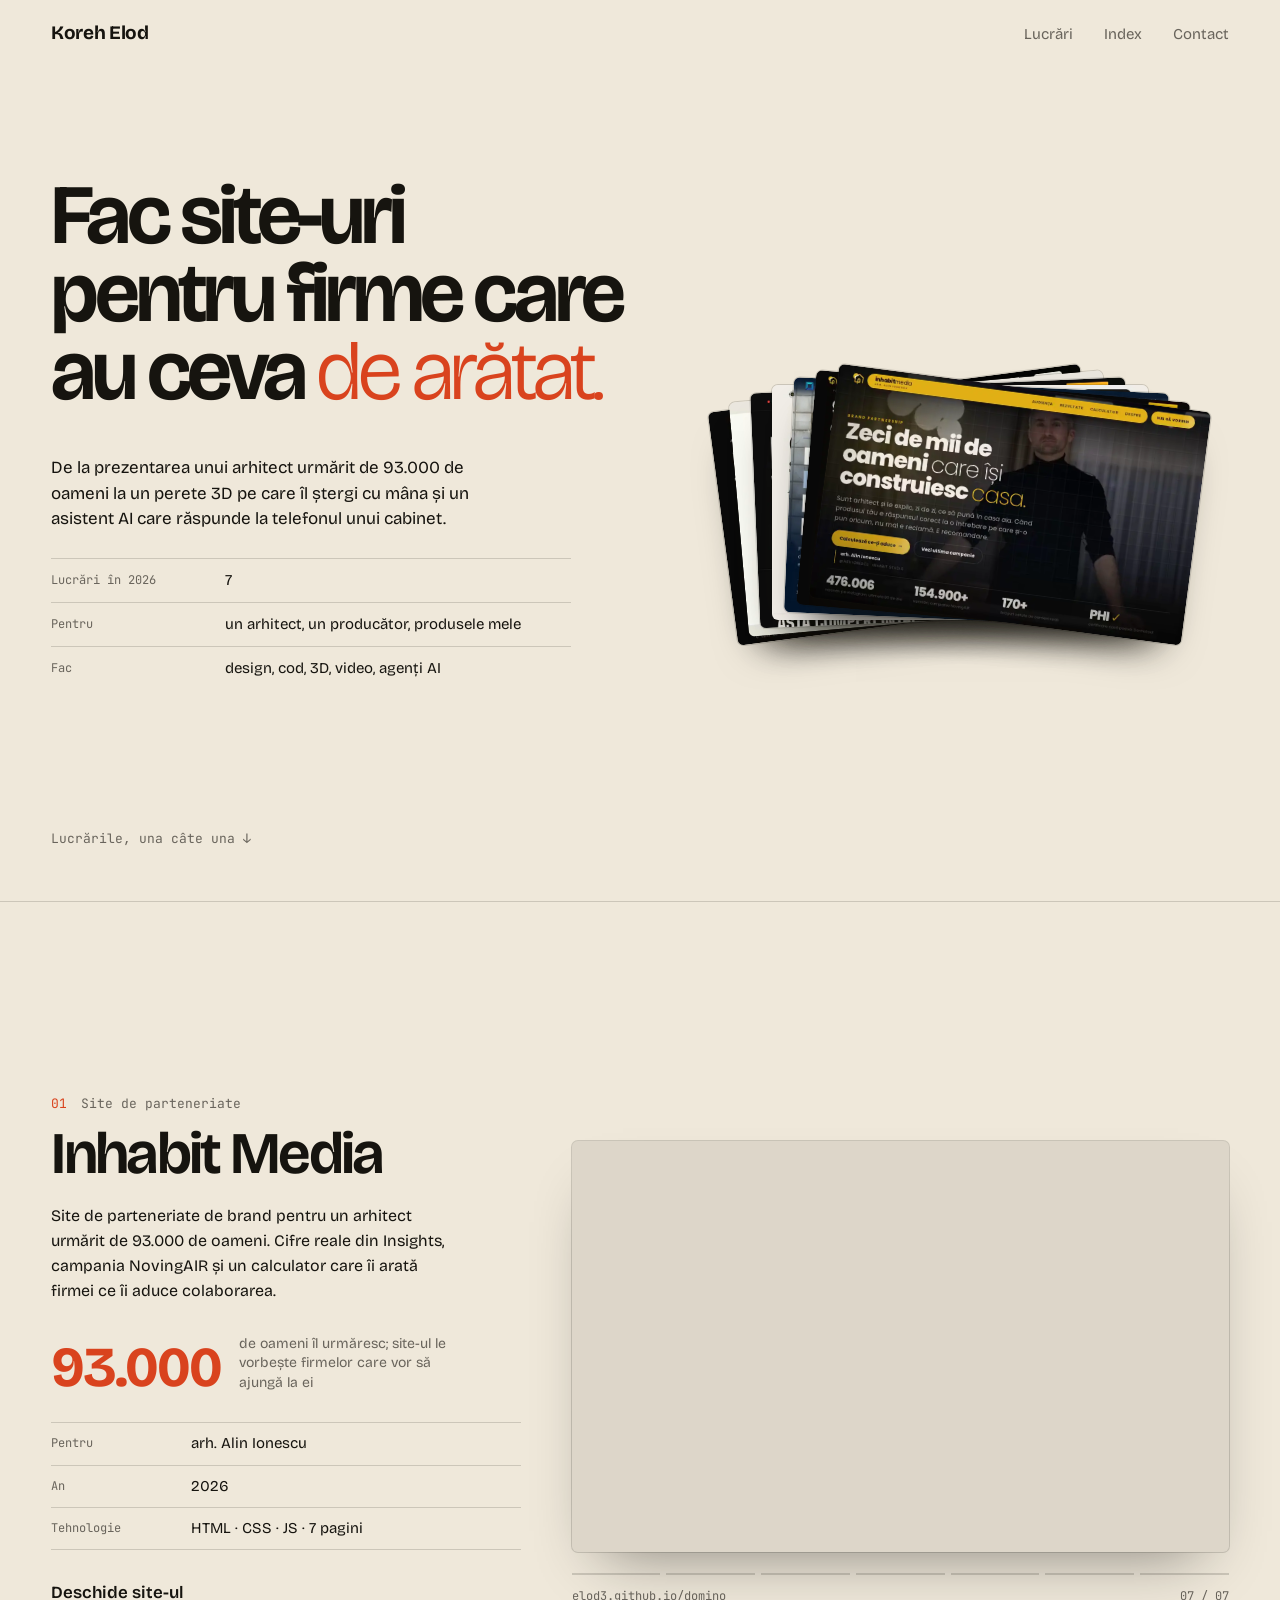
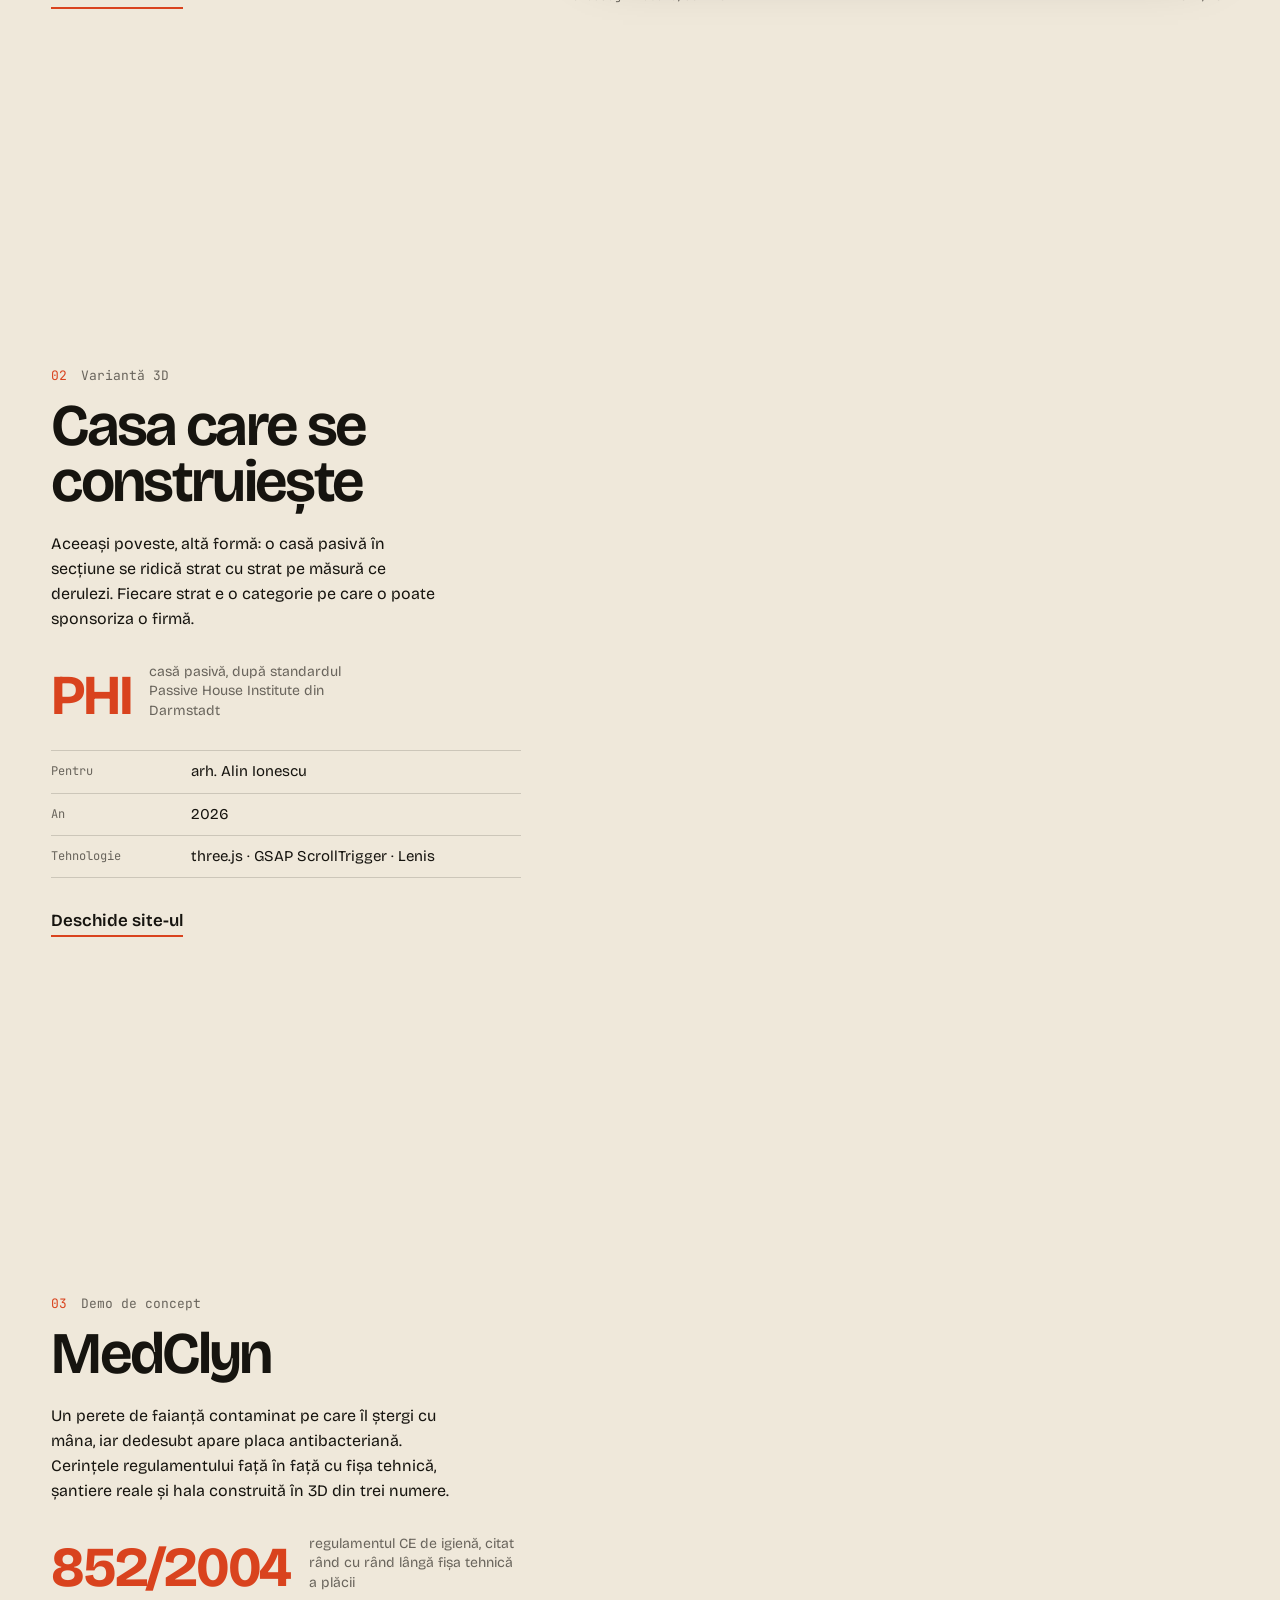
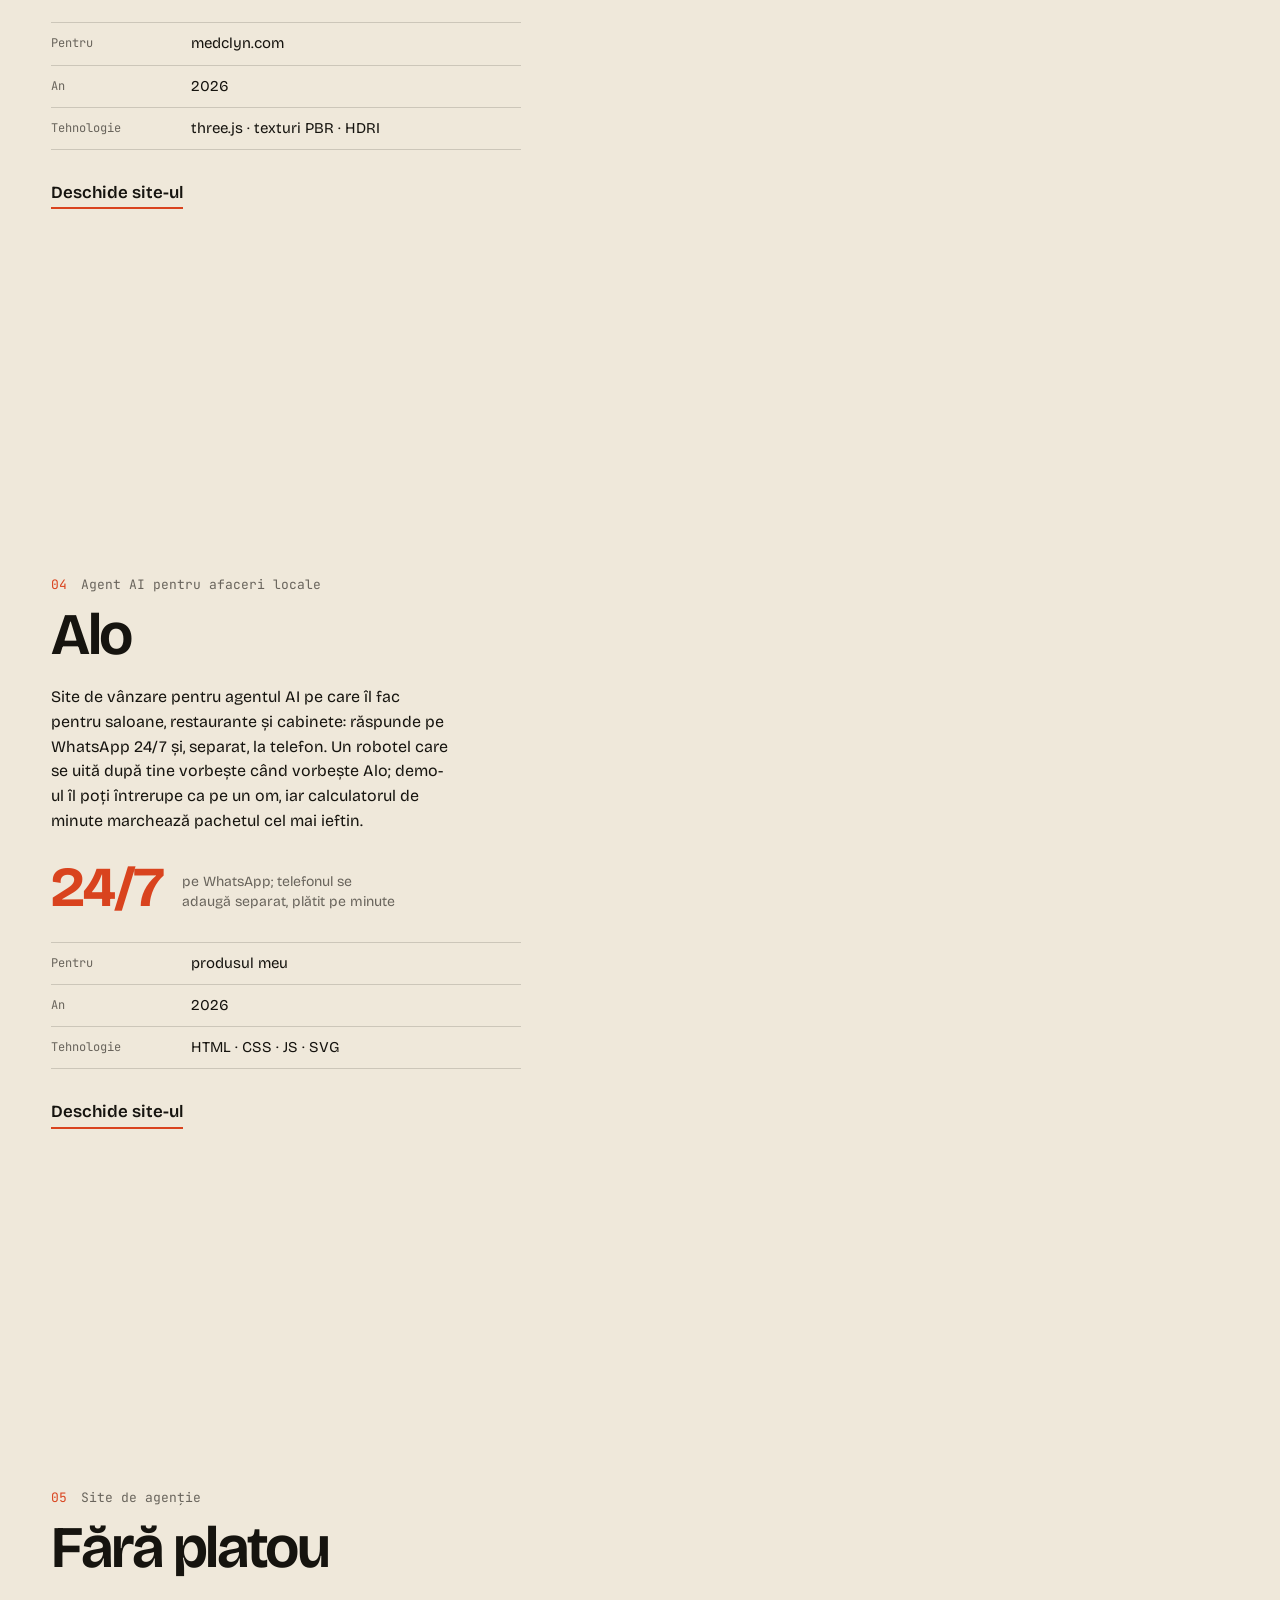
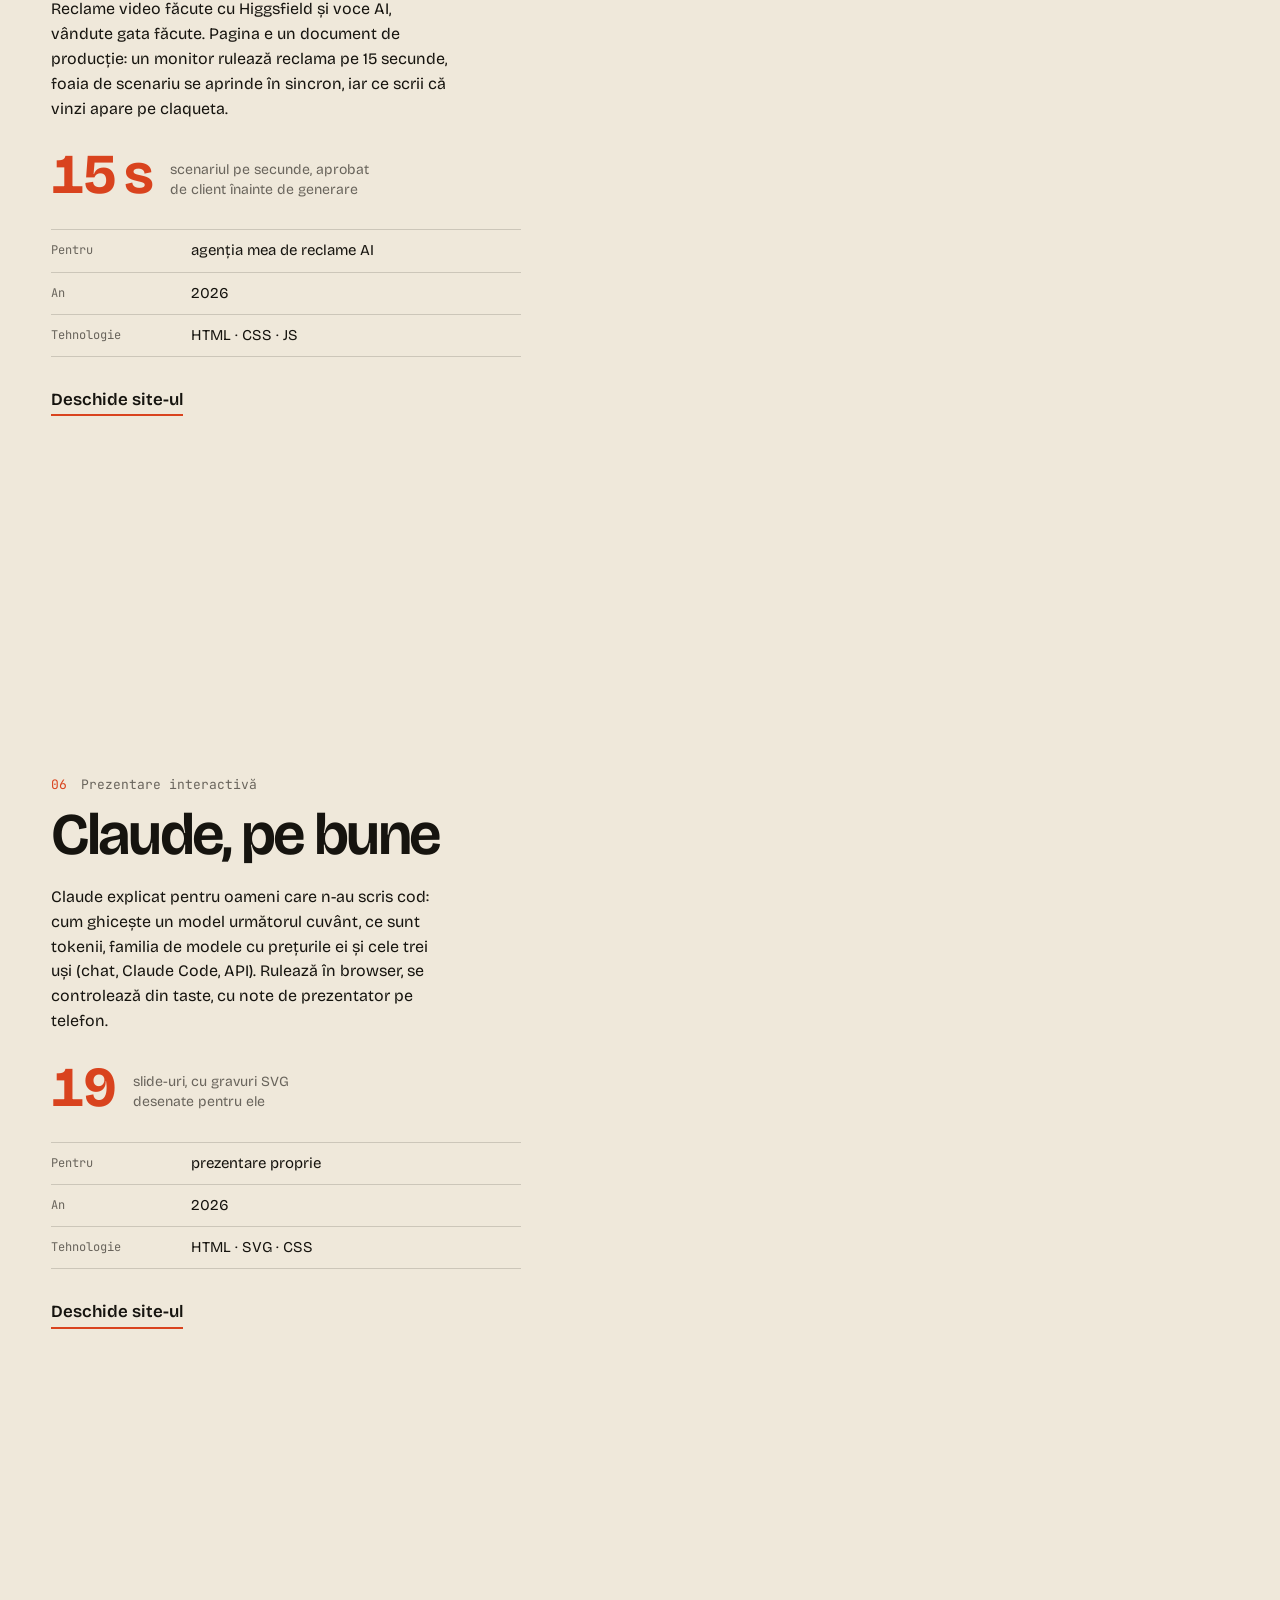
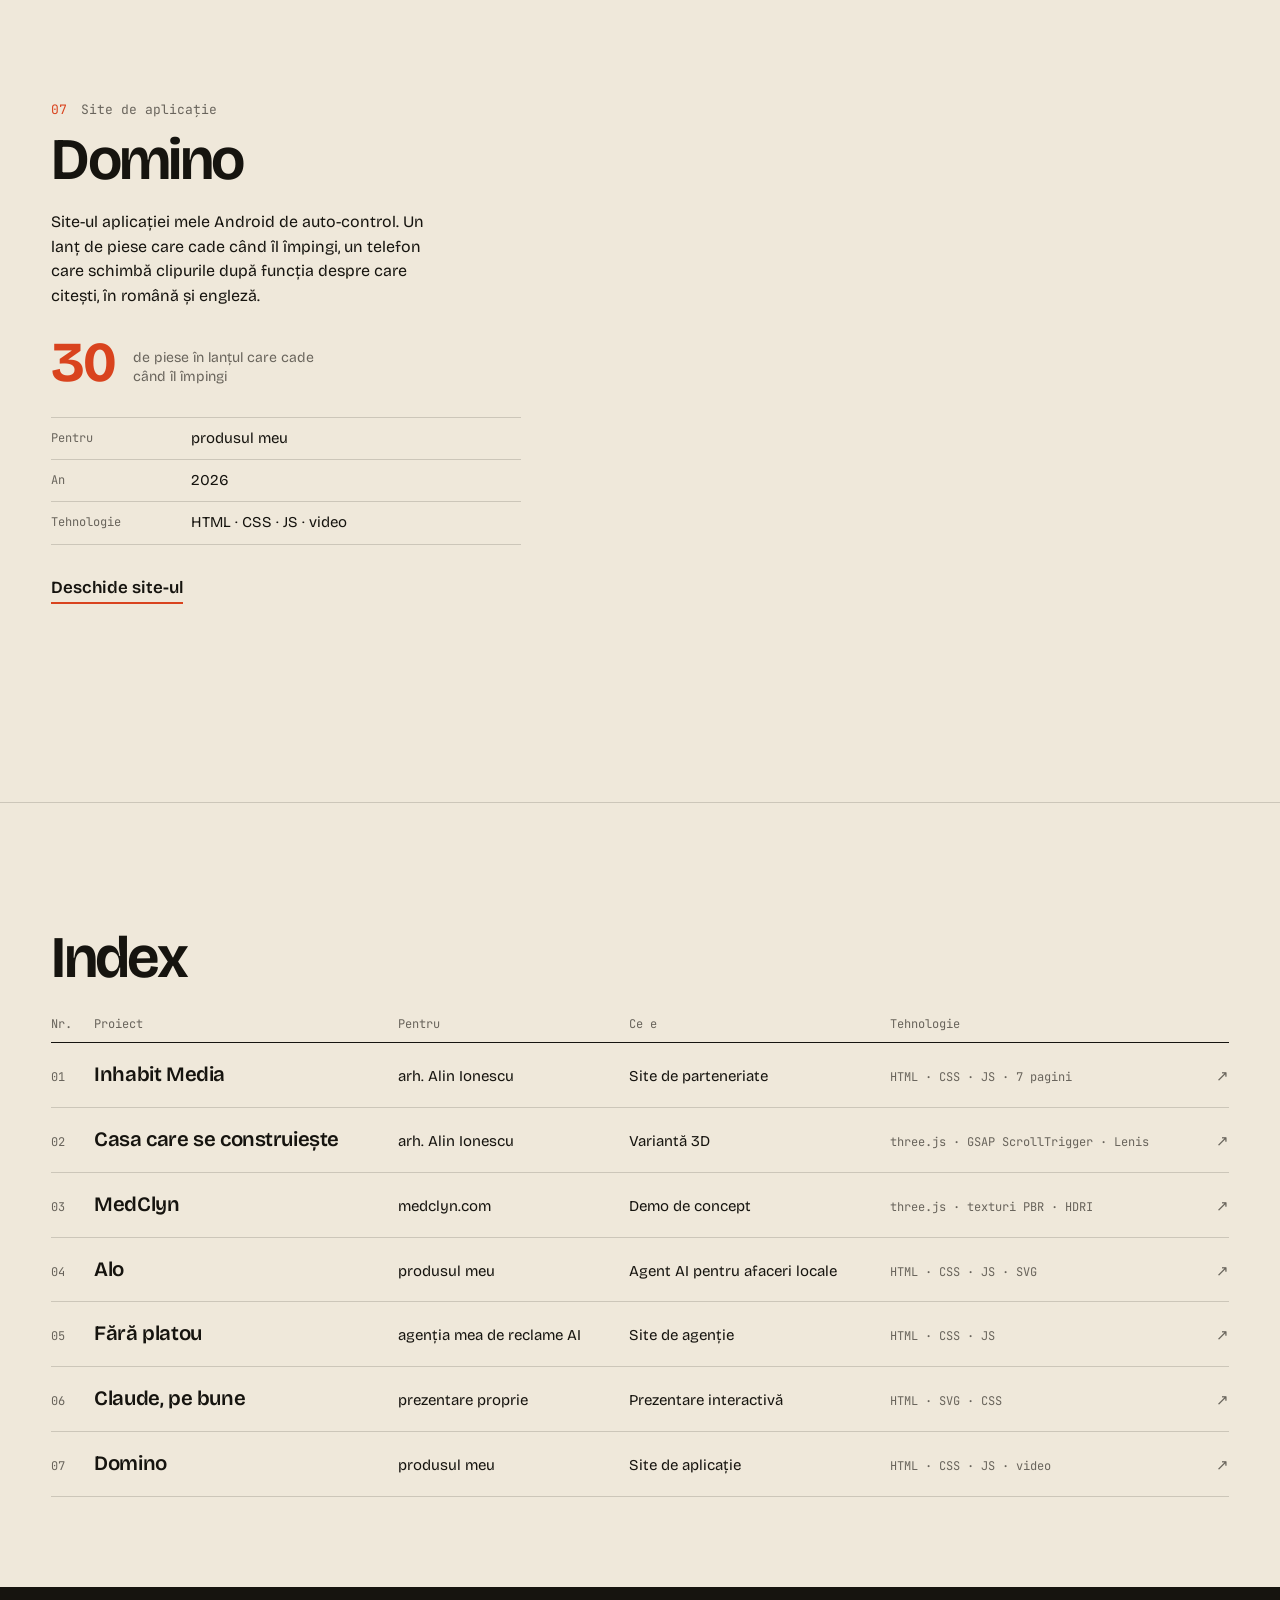
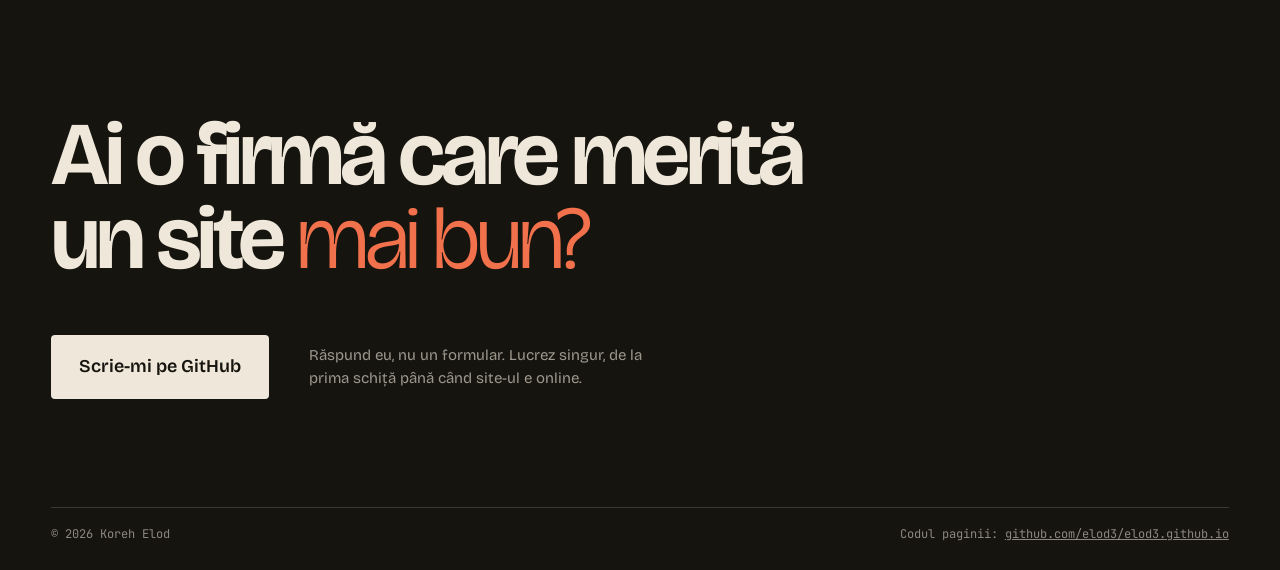
==== commit 4c799f1f: "Alo: agentul pe WhatsApp ca produs de bază, telefonul separat, robotelul - pagina urmează planul „Ag" ====
--- a/index.html
+++ b/index.html
@@ -86,6 +86,6 @@
 <div class="tag" id="tag" aria-hidden="true">Deschide site-ul ↗</div>
 <img class="peek" id="peek" alt="" aria-hidden="true" width="320" height="200">
 
-<script src="app.js?v=4" defer></script>
+<script src="app.js?v=5" defer></script>
 </body>
 </html>
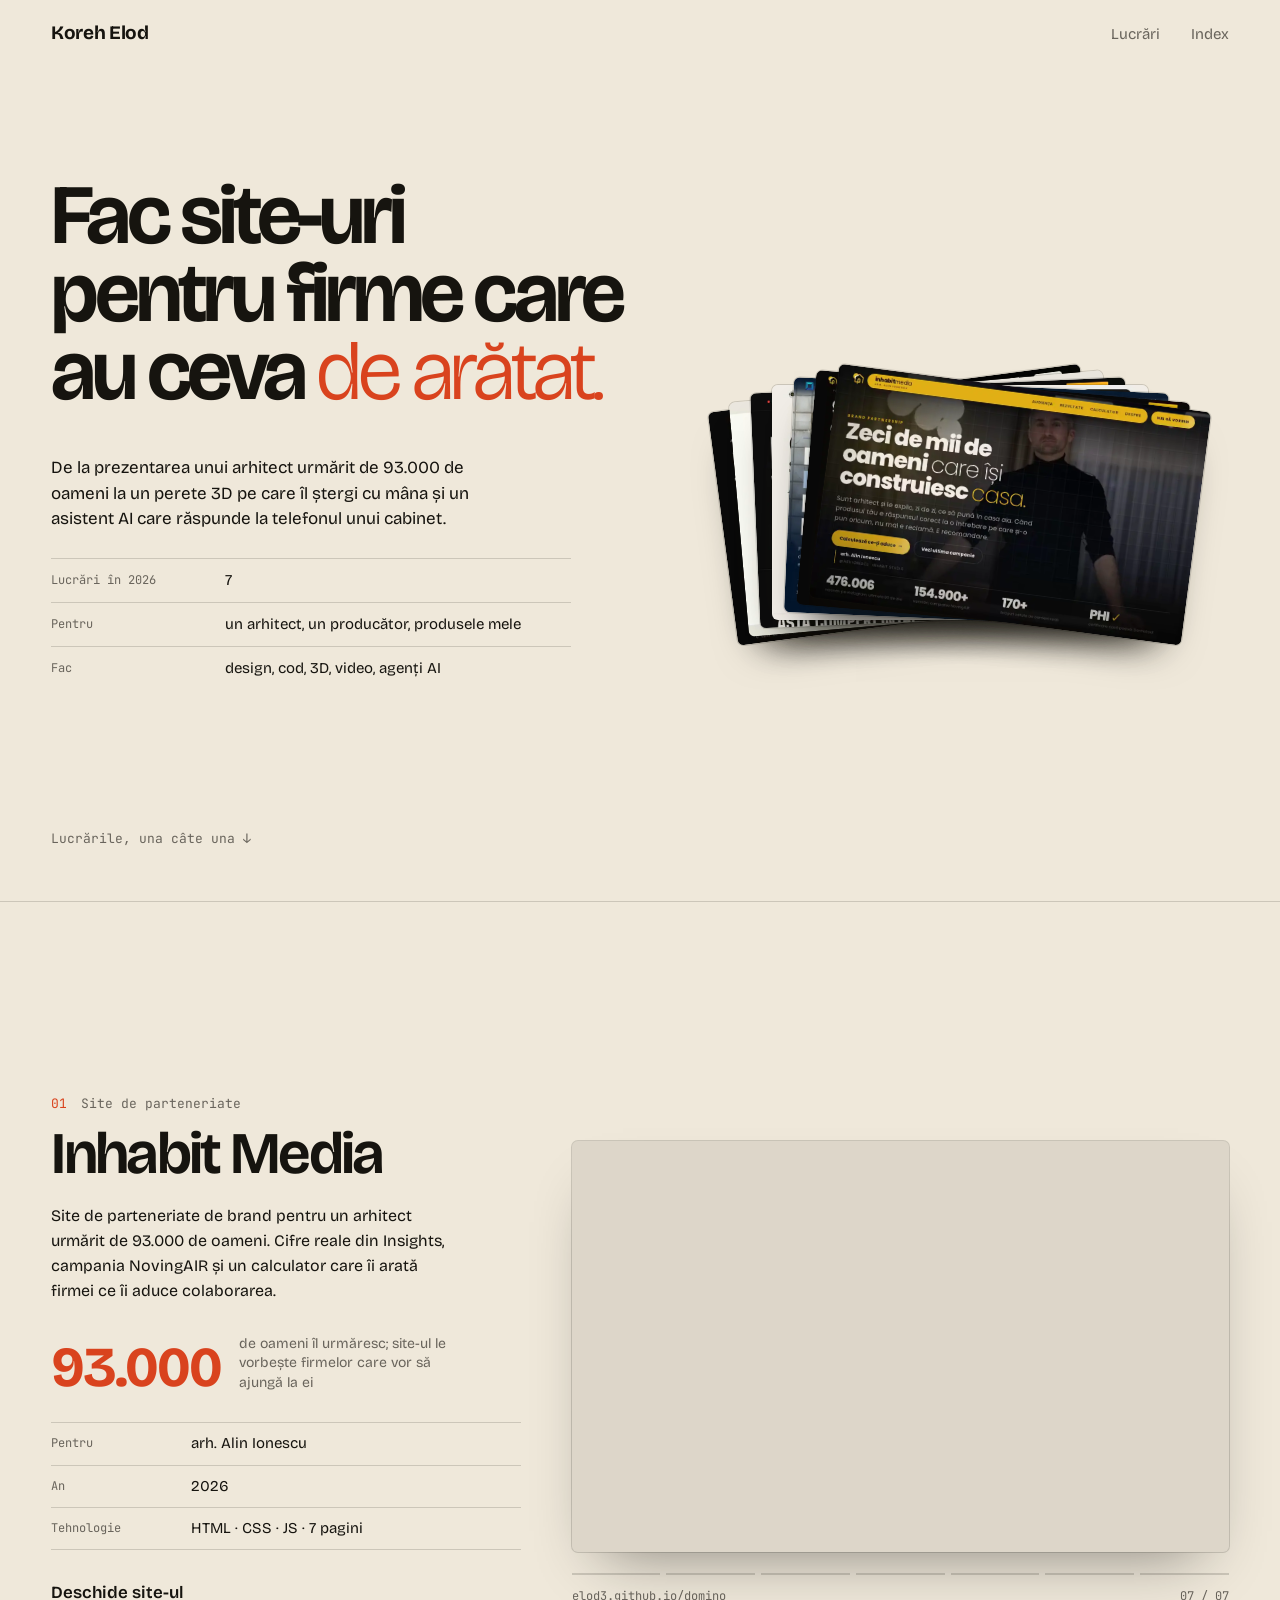
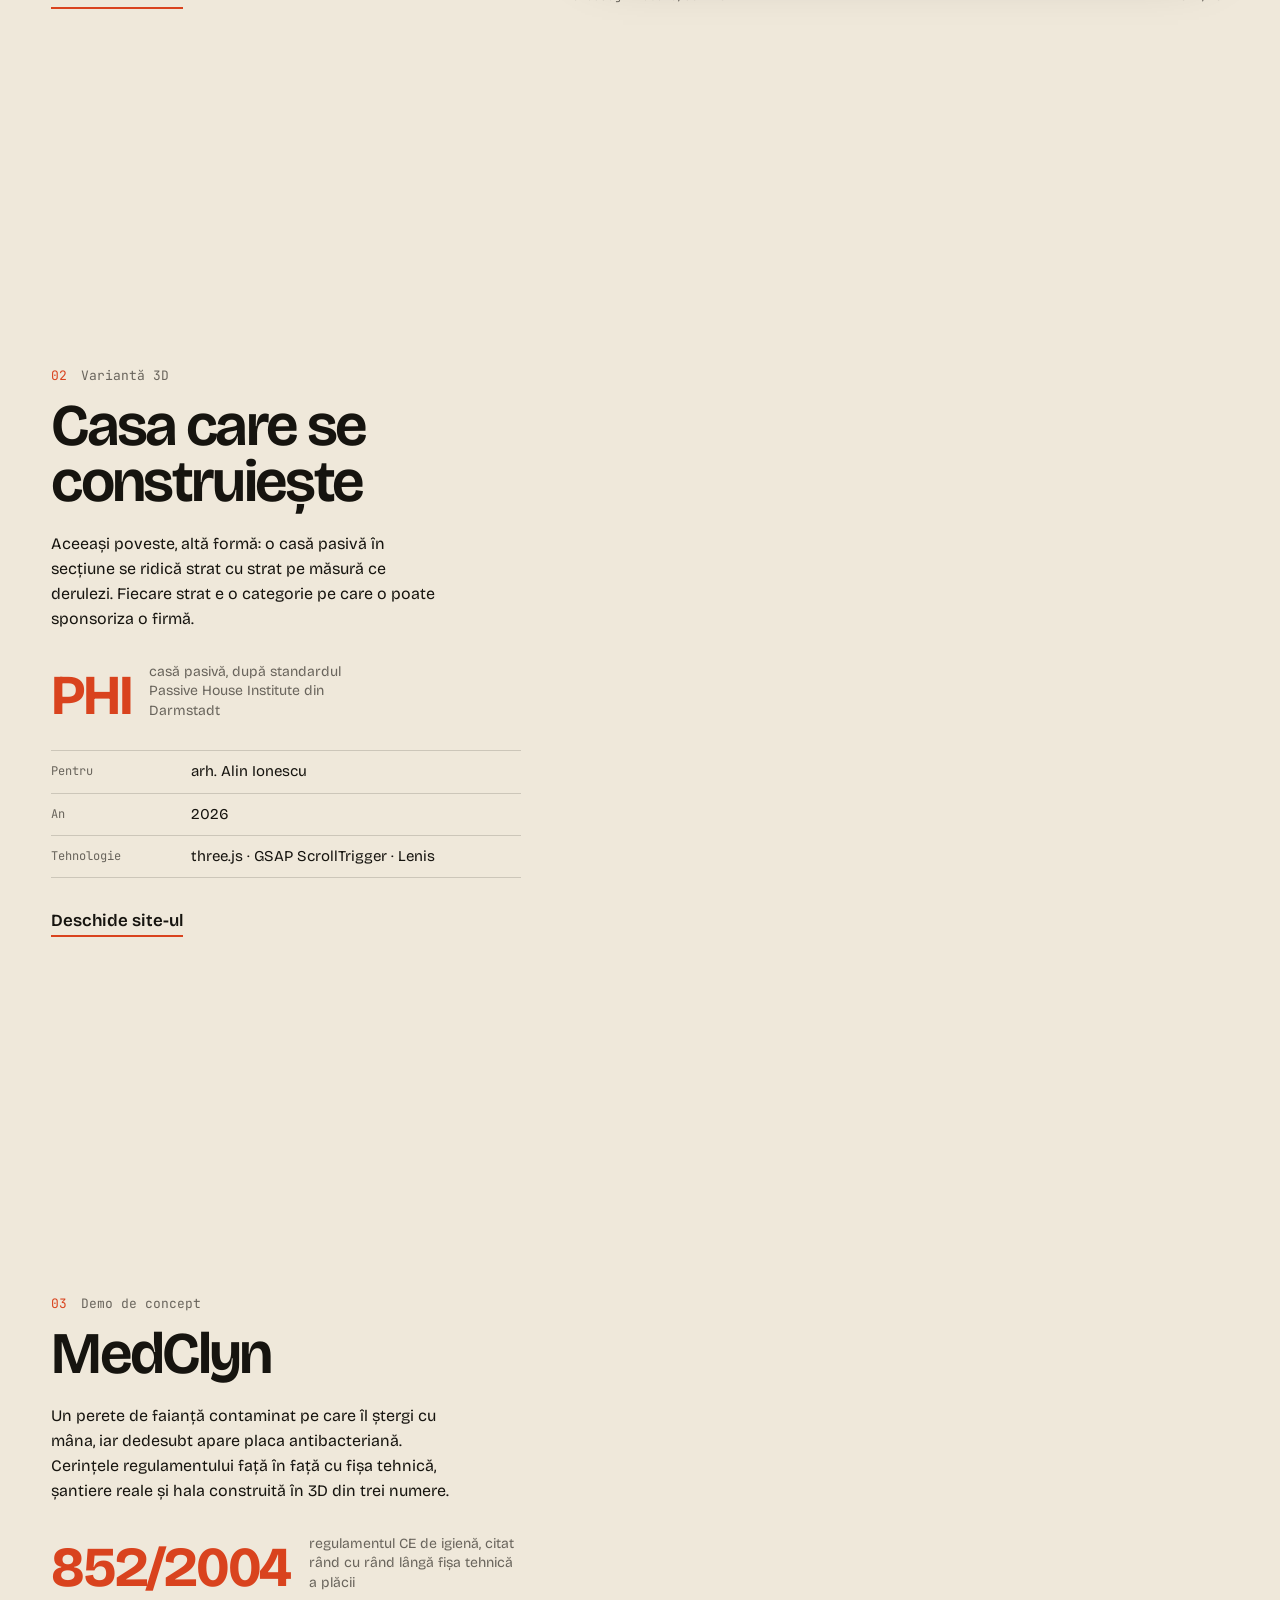
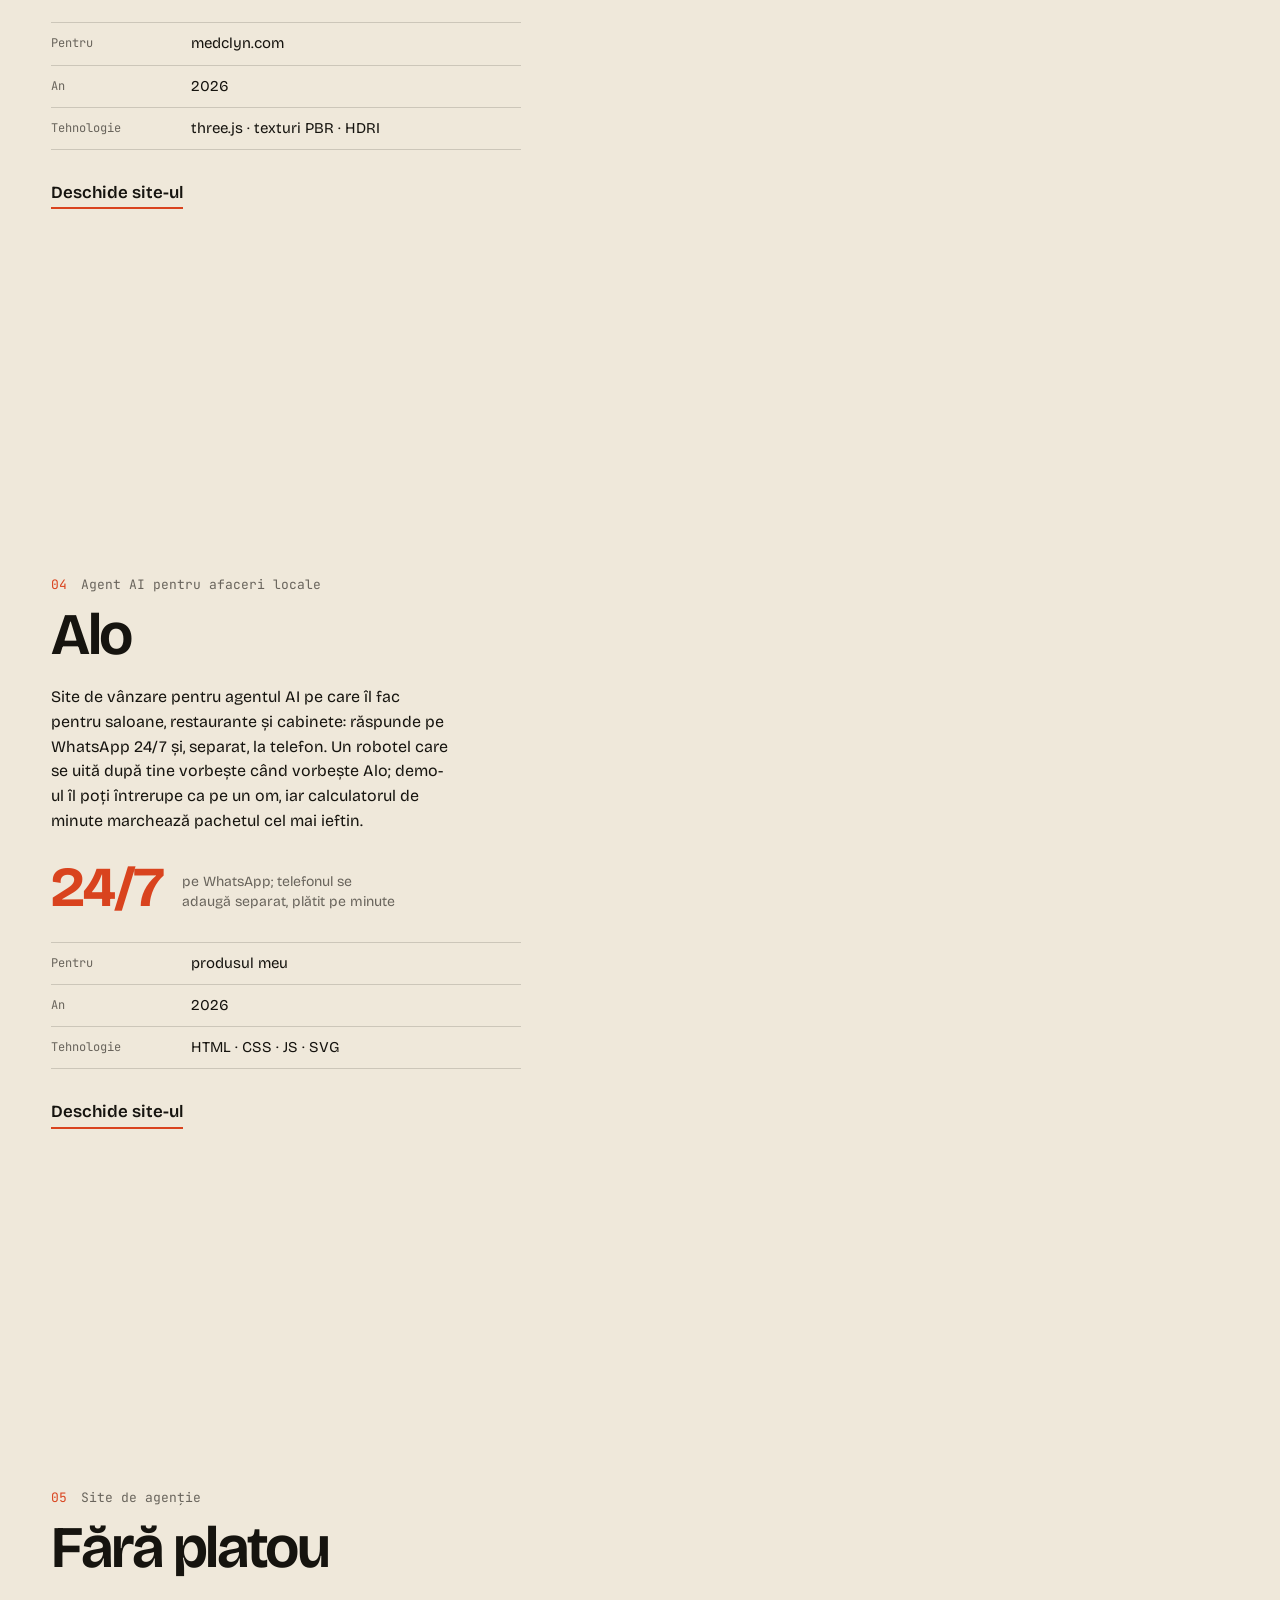
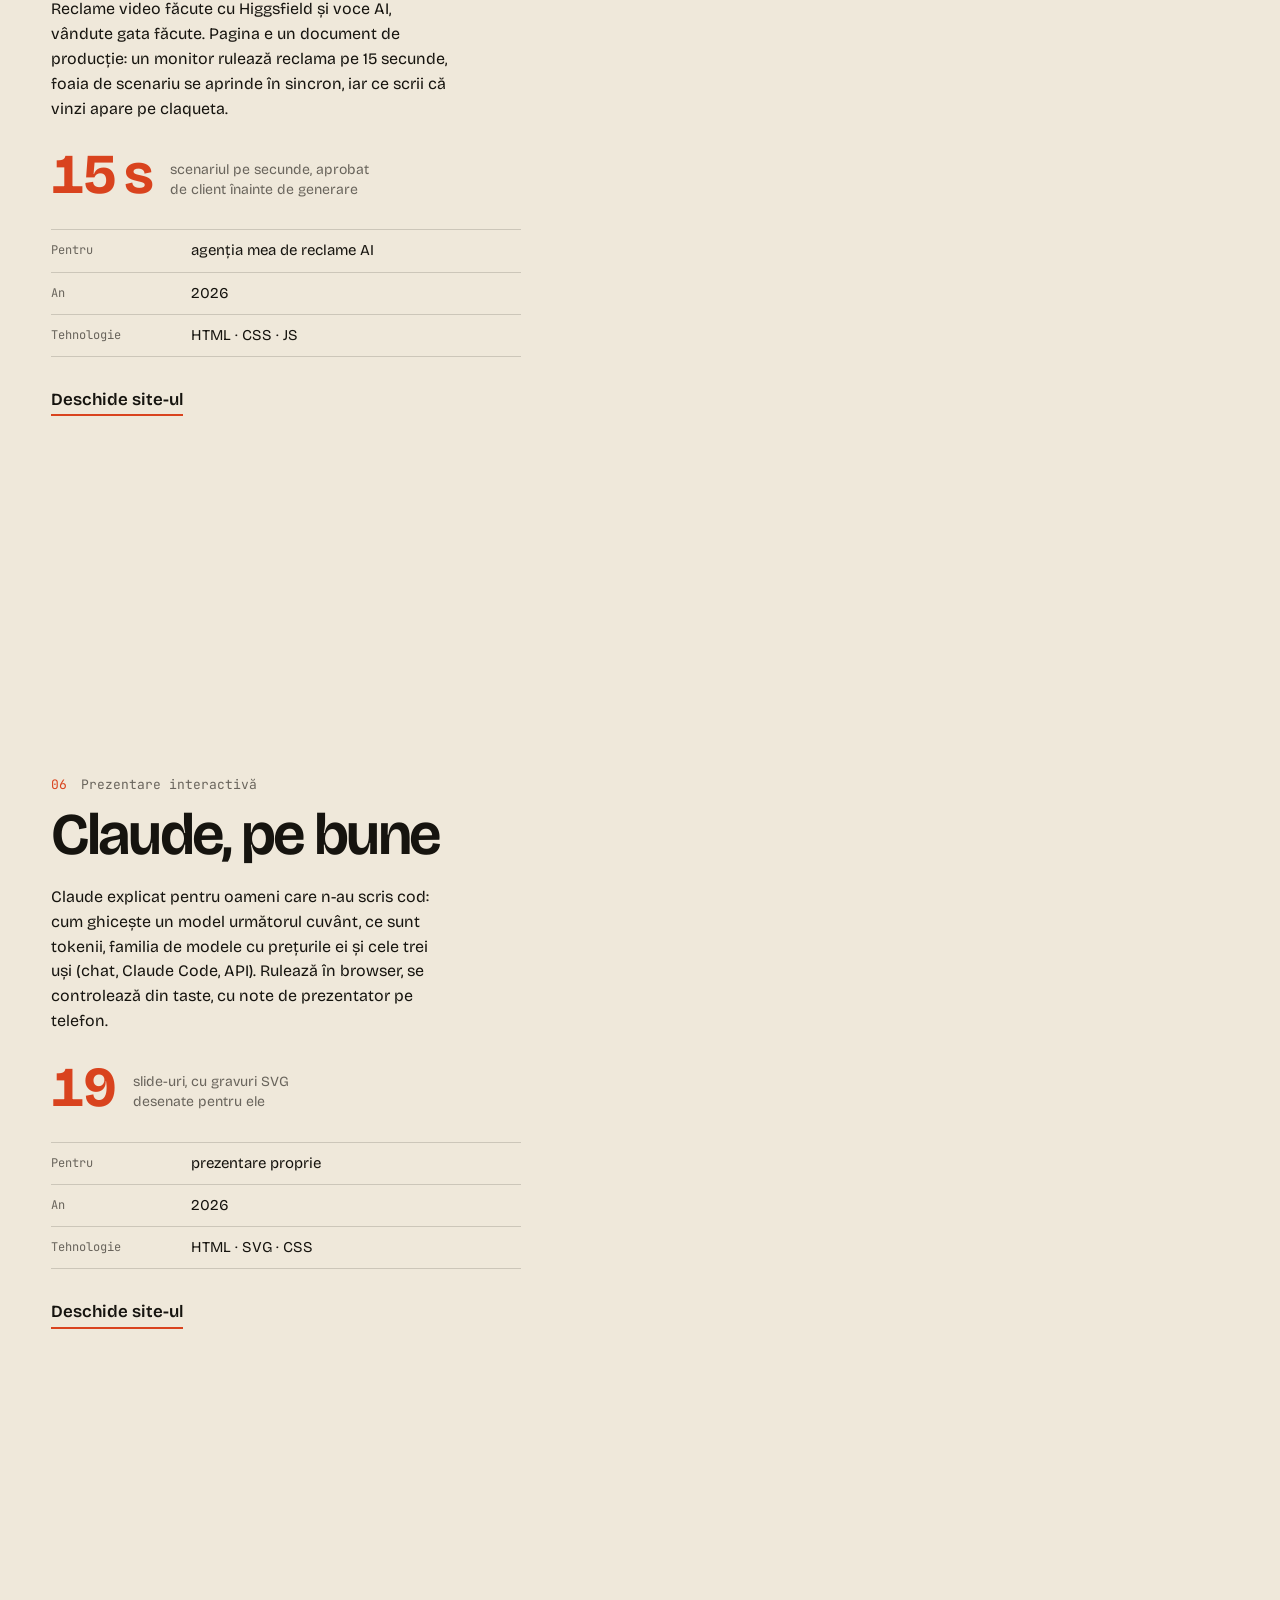
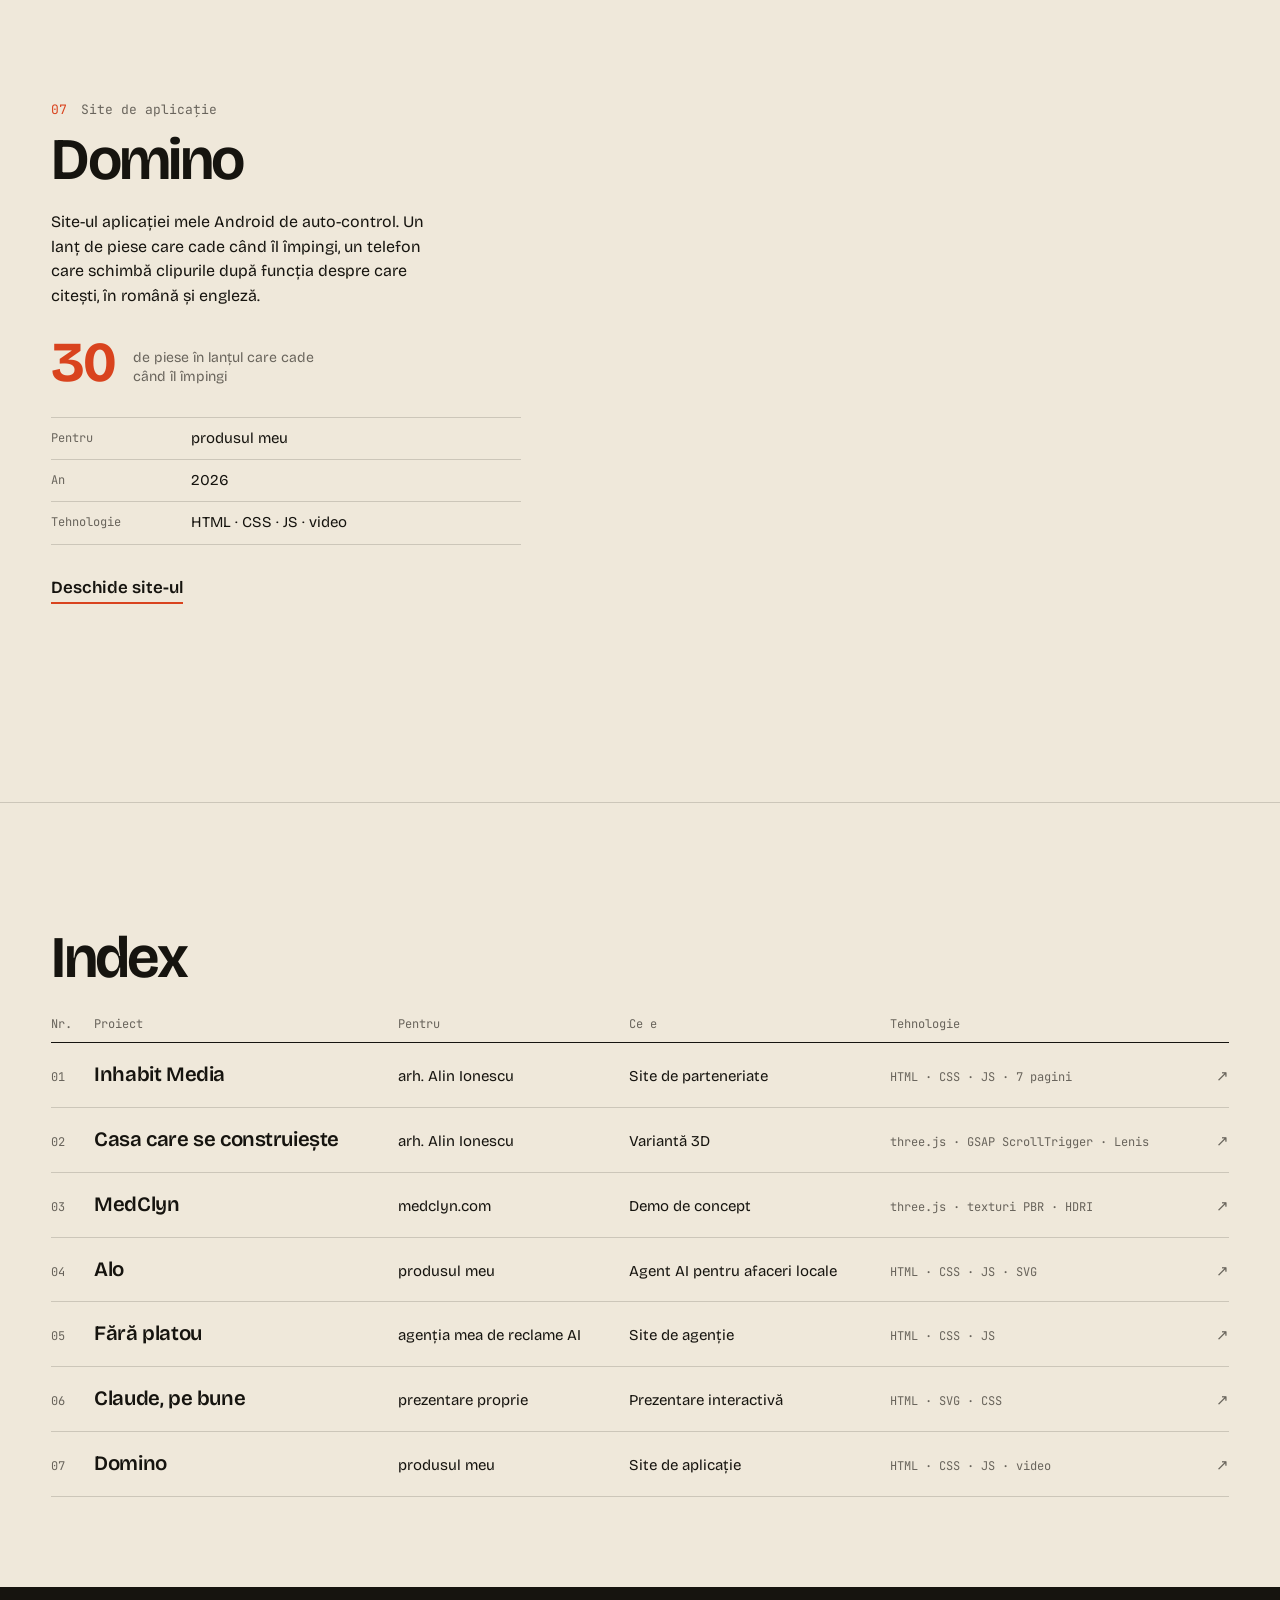
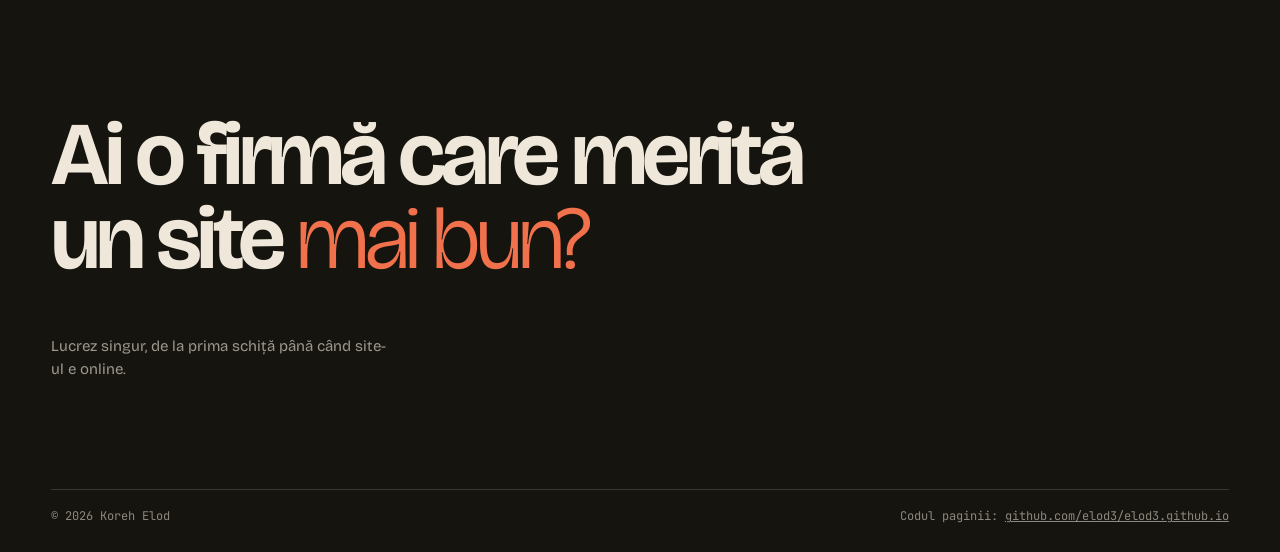
==== commit dc70bb91: "Fără „Scrie-mi pe GitHub”; butoanele de contact apar doar cu număr de WhatsApp - portofoliu: scos bu" ====
--- a/index.html
+++ b/index.html
@@ -19,7 +19,7 @@
 <link rel="icon" href="favicon.svg" type="image/svg+xml">
 <link rel="preload" href="fonts/bricolage-grotesque-300_800-latin.woff2" as="font" type="font/woff2" crossorigin>
 <link rel="stylesheet" href="fonts.css?v=2">
-<link rel="stylesheet" href="style.css?v=4">
+<link rel="stylesheet" href="style.css?v=5">
 <script>document.documentElement.classList.add('js')</script>
 </head>
 <body>
@@ -29,7 +29,6 @@
   <nav class="top__nav" aria-label="Secțiuni">
     <a href="#lucrari">Lucrări</a>
     <a href="#index">Index</a>
-    <a href="#contact">Contact</a>
   </nav>
 </header>
 
@@ -76,10 +75,7 @@
 <footer class="end" id="contact">
   <p class="end__seen" id="seen" hidden></p>
   <p class="end__q">Ai o firmă care merită<br> un site <em>mai bun?</em></p>
-  <div class="end__row">
-    <a class="end__cta" href="https://github.com/elod3">Scrie-mi pe GitHub</a>
-    <p class="end__note">Răspund eu, nu un formular. Lucrez singur, de la prima schiță până când site-ul e online.</p>
-  </div>
+  <p class="end__note">Lucrez singur, de la prima schiță până când site-ul e online.</p>
   <p class="end__foot"><span>© 2026 Koreh Elod</span><span>Codul paginii: <a href="https://github.com/elod3/elod3.github.io">github.com/elod3/elod3.github.io</a></span></p>
 </footer>
 
--- a/style.css
+++ b/style.css
@@ -130,7 +130,7 @@
 .end__cta{display:inline-block;padding:18px 28px;border-radius:4px;background:var(--paper);color:var(--ink0);font-weight:600;font-size:18px;text-decoration:none;
   transition:background-color .25s, color .25s}
 .end__cta:hover{background:#f0714b}
-.end__note{margin:0;max-width:34ch;font-size:15px;color:color-mix(in srgb, var(--paper) 62%, transparent)}
+.end__note{margin:0 0 clamp(60px,12vh,140px);max-width:34ch;font-size:15px;color:color-mix(in srgb, var(--paper) 62%, transparent)}
 .end__foot{display:flex;flex-wrap:wrap;justify-content:space-between;gap:10px 24px;margin:0;padding-top:18px;
   border-top:1px solid color-mix(in srgb, var(--paper) 16%, transparent);font:12px var(--m);color:color-mix(in srgb, var(--paper) 55%, transparent)}
 .end__foot a{color:inherit}
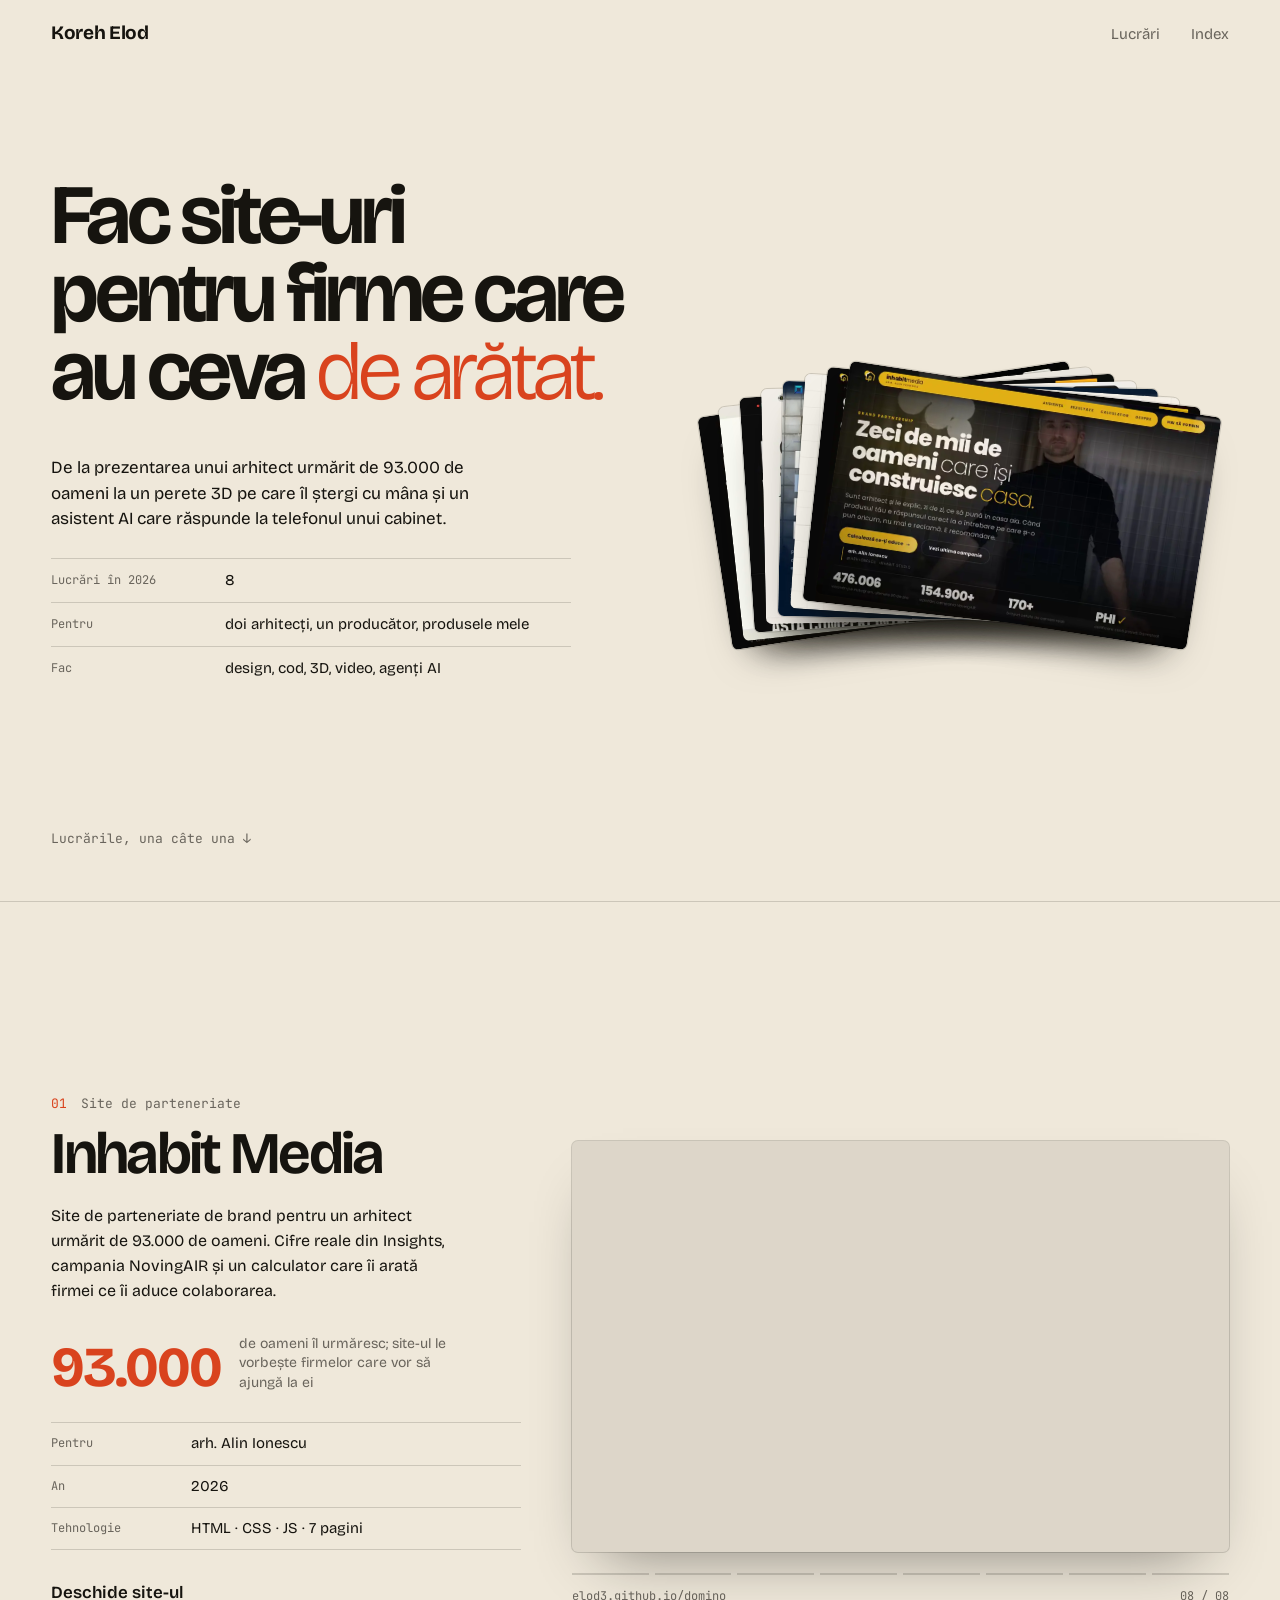
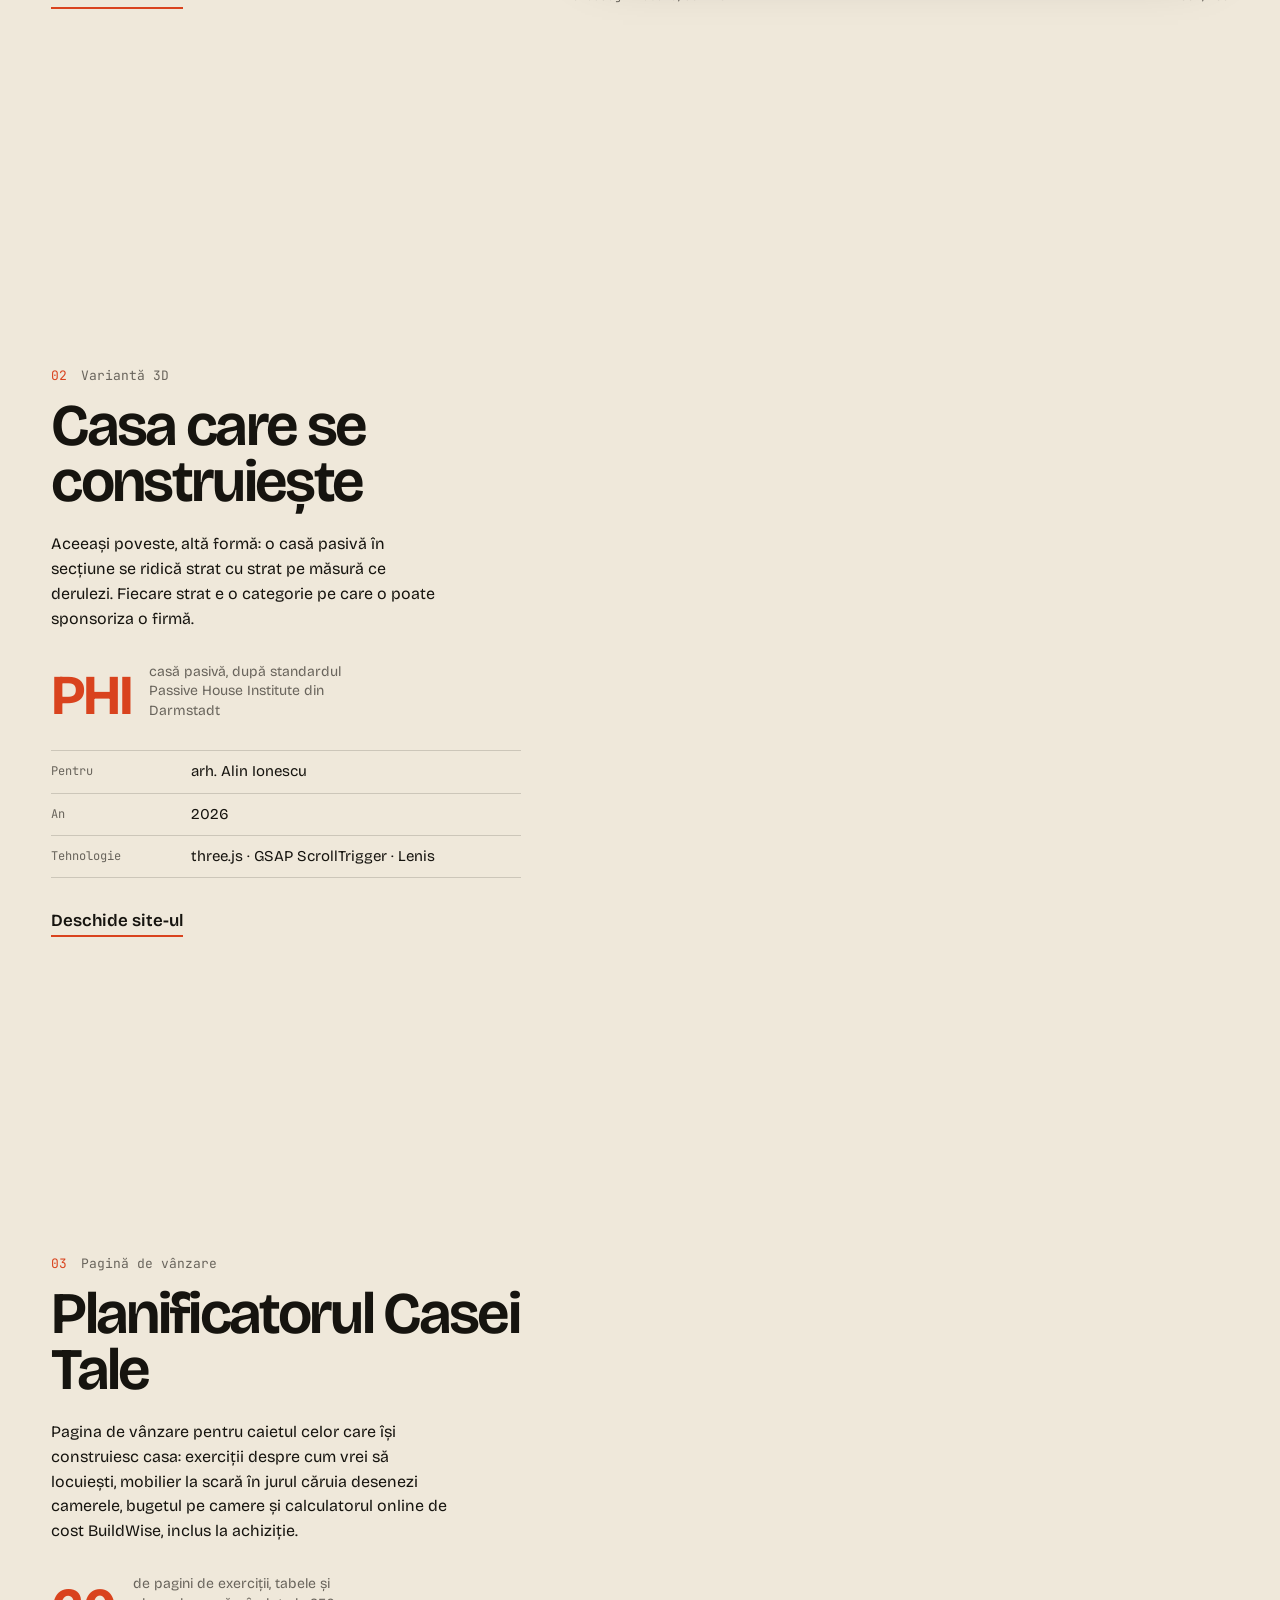
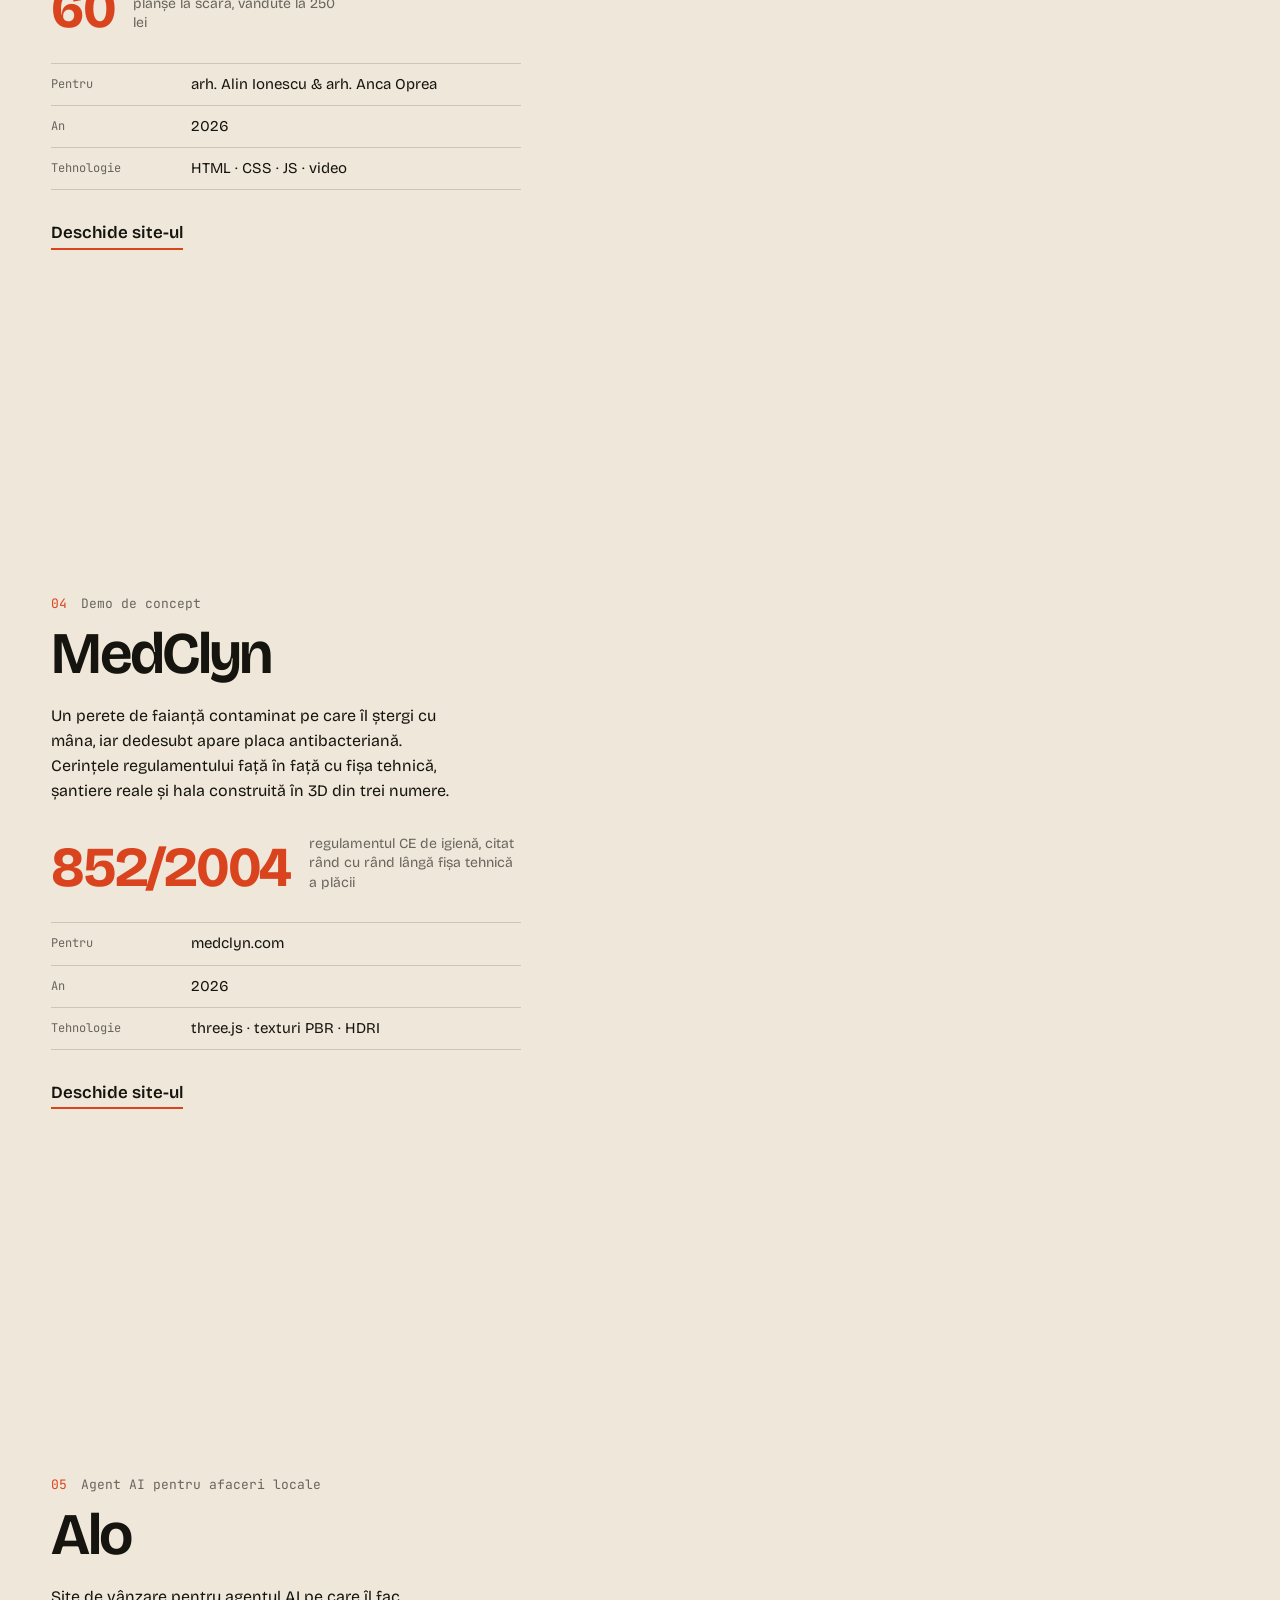
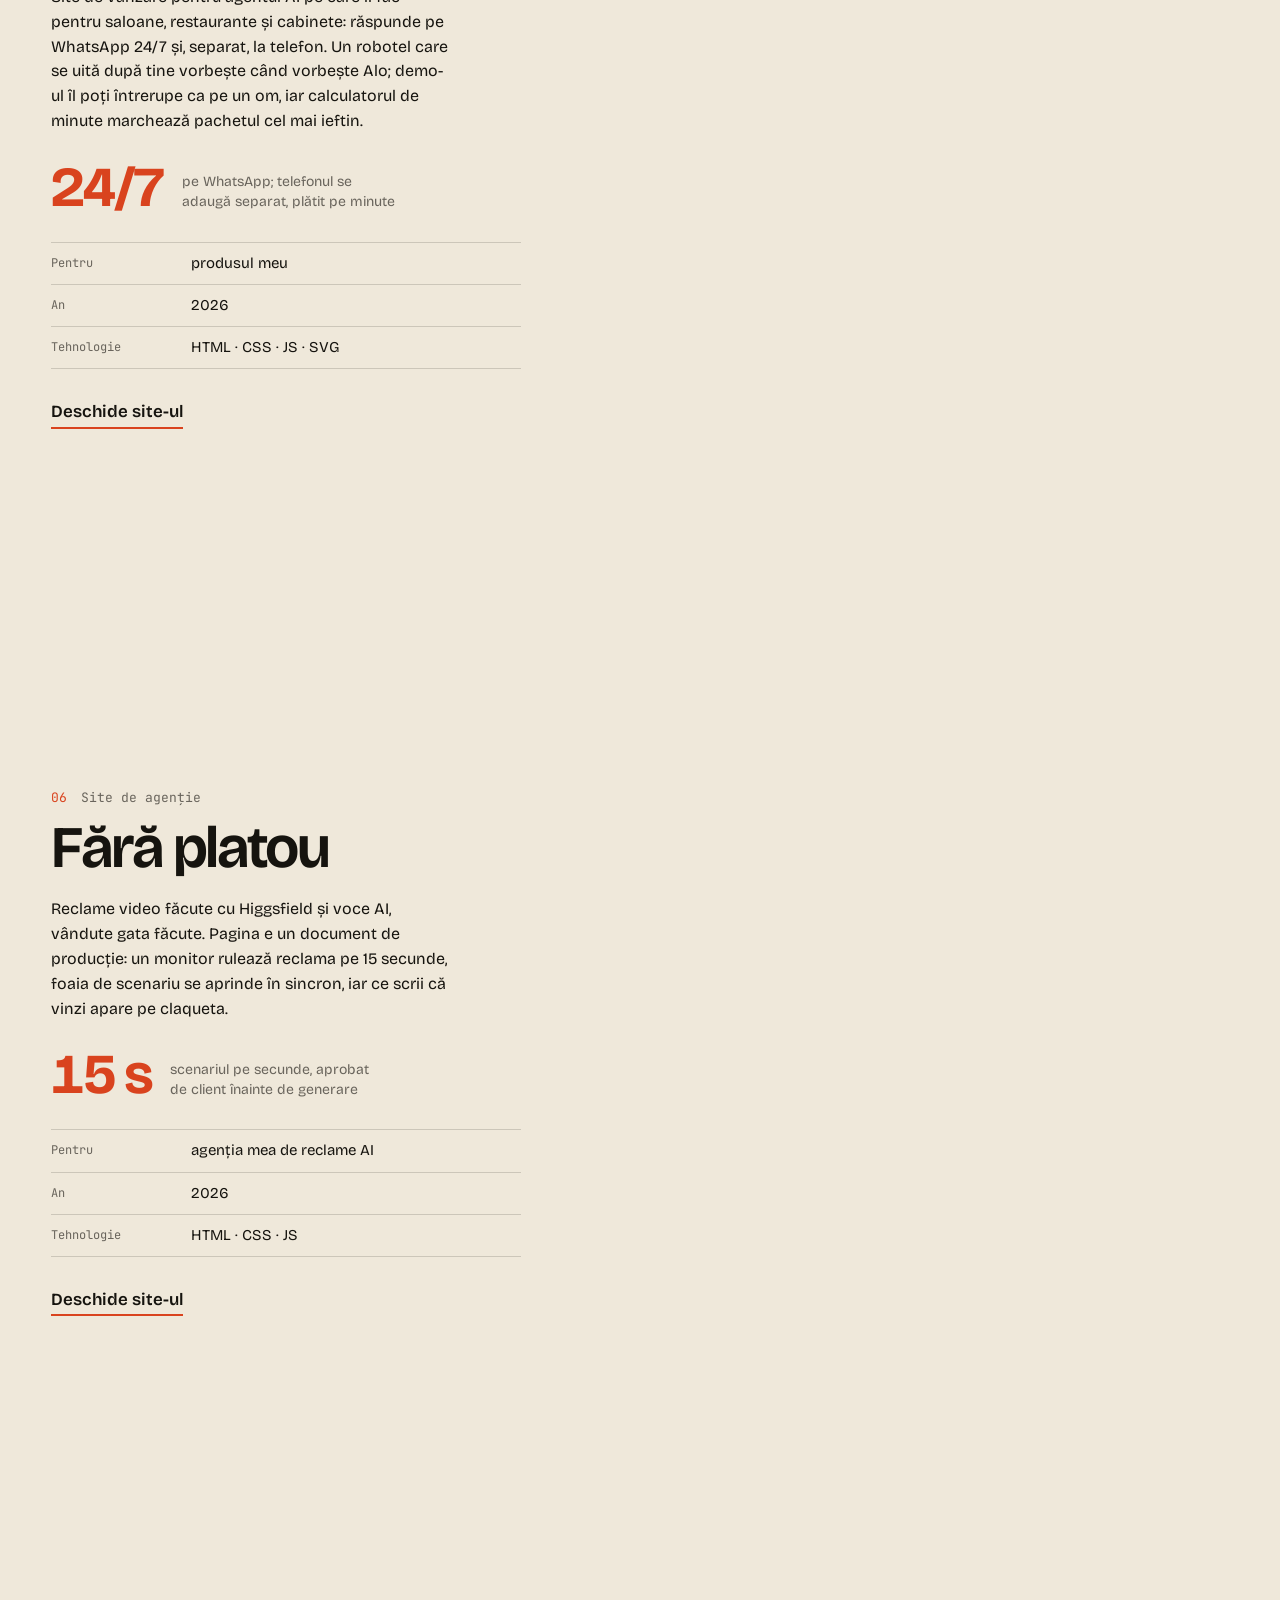
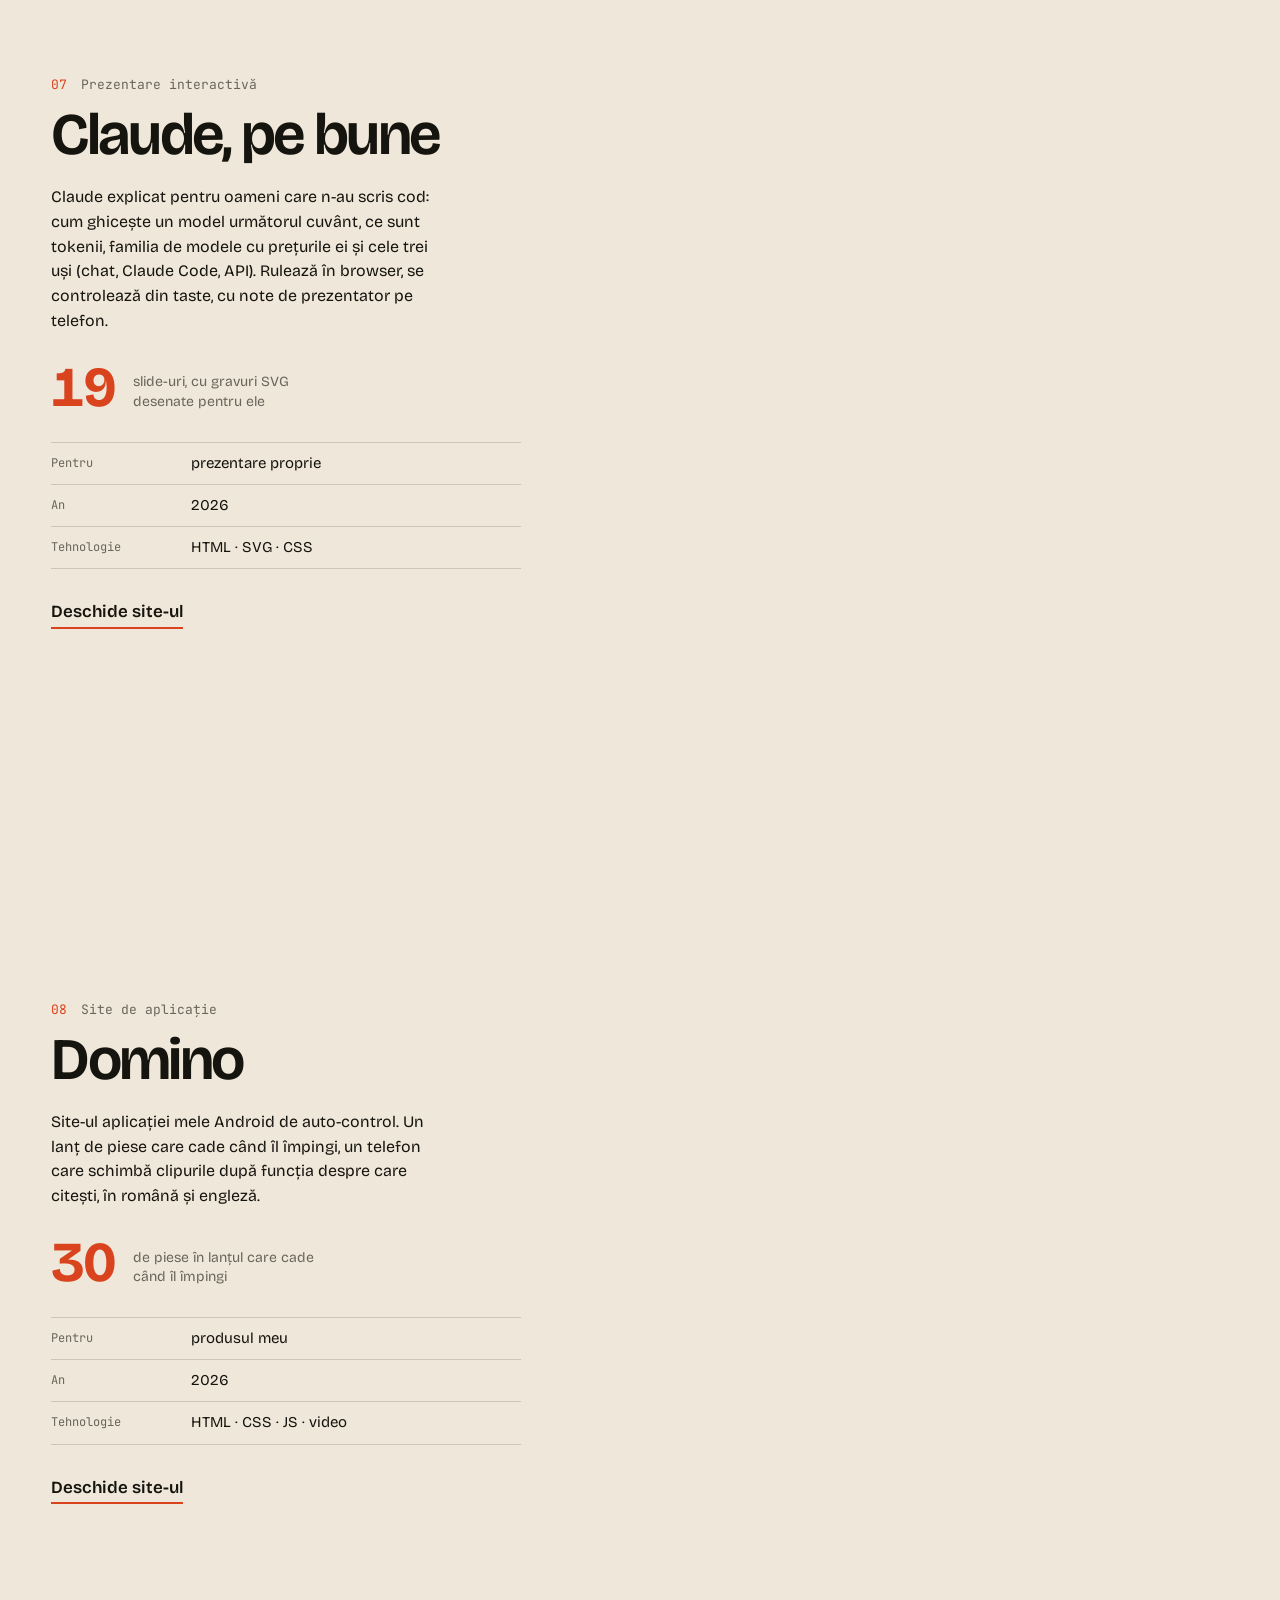
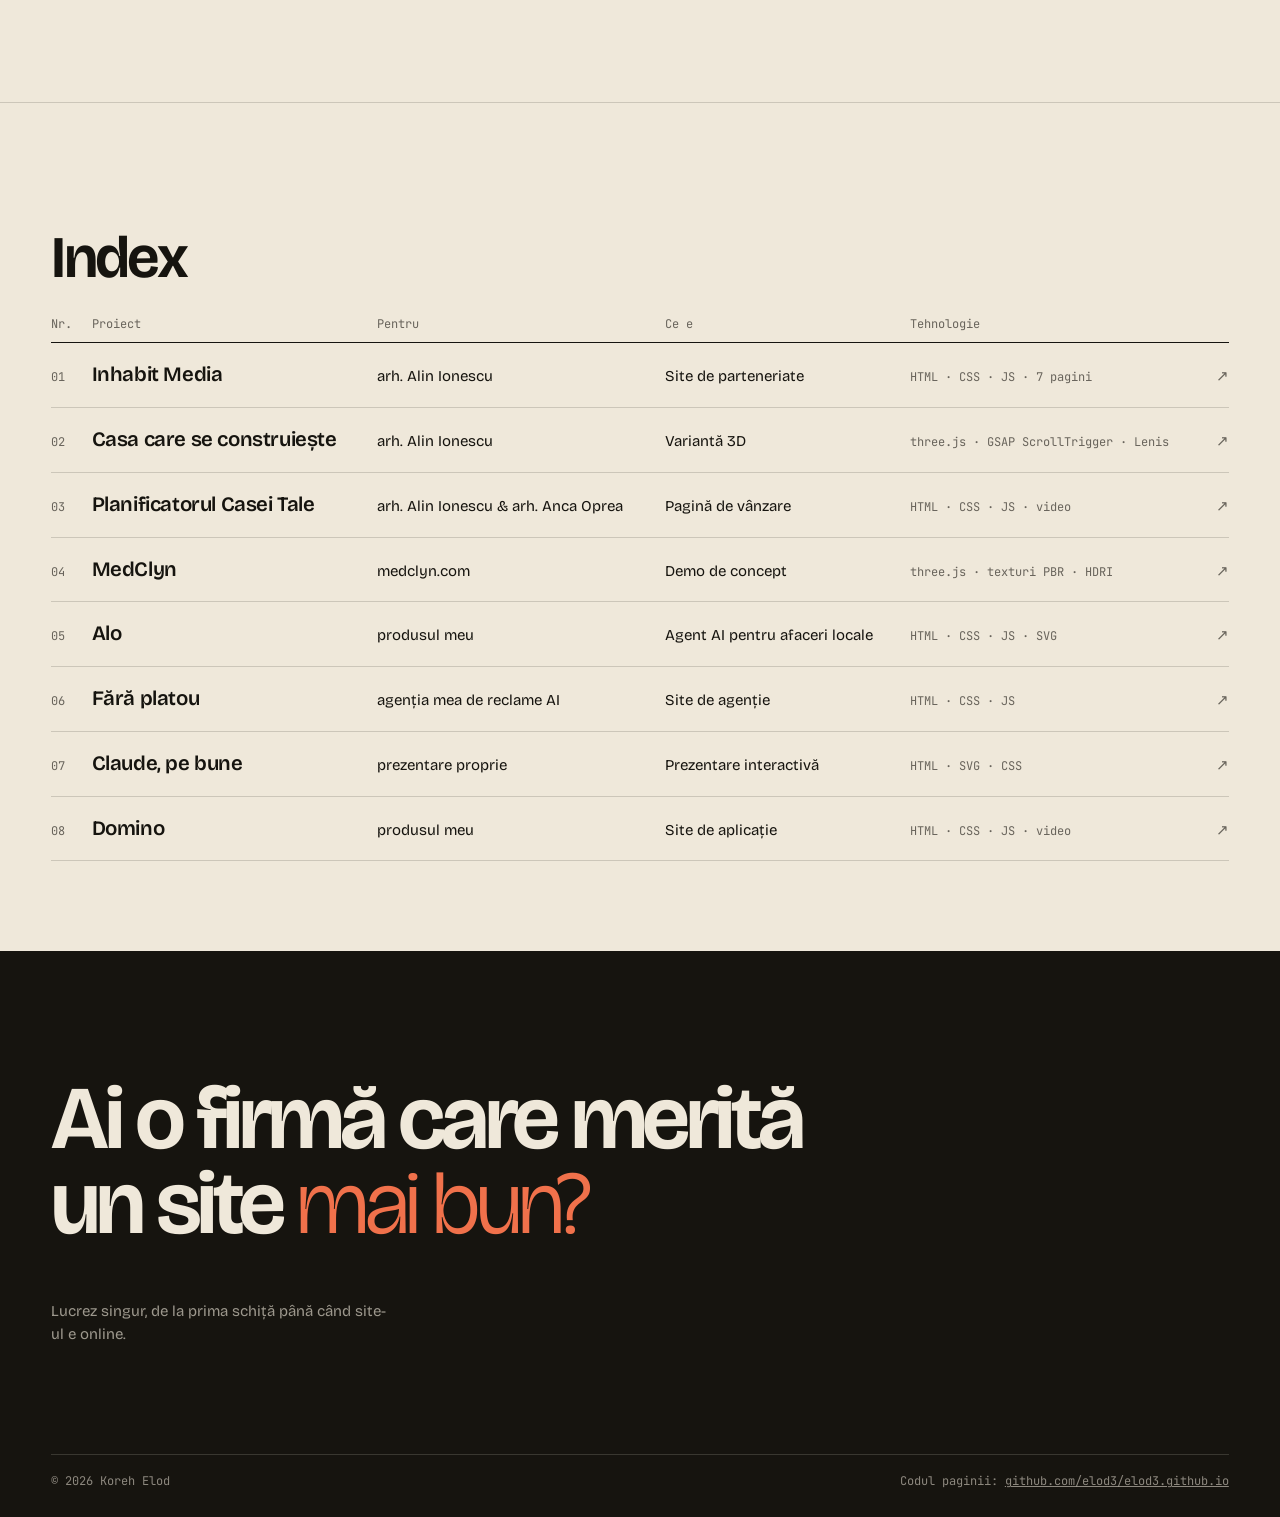
==== commit 57628f79: "Portofoliu: Planificatorul Casei Tale, lucrarea a opta - fișă nouă (03, după cele două lucrări pentr" ====
--- a/index.html
+++ b/index.html
@@ -4,10 +4,10 @@
 <meta charset="utf-8">
 <meta name="viewport" content="width=device-width, initial-scale=1">
 <title>Koreh Elod · site-uri și demo-uri pentru firme</title>
-<meta name="description" content="Portofoliul lui Koreh Elod: site-uri de prezentare, demo-uri 3D și prezentări interactive pentru firme. Șapte proiecte din 2026, printre ele două produse AI.">
+<meta name="description" content="Portofoliul lui Koreh Elod: site-uri de prezentare, demo-uri 3D și prezentări interactive pentru firme. Opt proiecte din 2026, printre ele două produse AI.">
 <link rel="canonical" href="https://elod3.github.io/">
 <meta property="og:title" content="Koreh Elod · site-uri și demo-uri pentru firme">
-<meta property="og:description" content="Șapte proiecte din 2026: Inhabit Media, casa care se construiește, MedClyn, Alo, Fără platou, Claude pe bune, Domino.">
+<meta property="og:description" content="Opt proiecte din 2026: Inhabit Media, casa care se construiește, Planificatorul Casei Tale, MedClyn, Alo, Fără platou, Claude pe bune, Domino.">
 <meta property="og:type" content="website">
 <meta property="og:url" content="https://elod3.github.io/">
 <meta property="og:image" content="https://elod3.github.io/og.jpg">
@@ -19,7 +19,7 @@
 <link rel="icon" href="favicon.svg" type="image/svg+xml">
 <link rel="preload" href="fonts/bricolage-grotesque-300_800-latin.woff2" as="font" type="font/woff2" crossorigin>
 <link rel="stylesheet" href="fonts.css?v=2">
-<link rel="stylesheet" href="style.css?v=5">
+<link rel="stylesheet" href="style.css?v=6">
 <script>document.documentElement.classList.add('js')</script>
 </head>
 <body>
@@ -43,8 +43,8 @@
       </h1>
       <p class="intro__lead">De la prezentarea unui arhitect urmărit de 93.000 de oameni la un perete 3D pe care îl ștergi cu mâna și un asistent AI care răspunde la telefonul unui cabinet.</p>
       <dl class="facts">
-        <div><dt>Lucrări în 2026</dt><dd>7</dd></div>
-        <div><dt>Pentru</dt><dd>un arhitect, un producător, produsele mele</dd></div>
+        <div><dt>Lucrări în 2026</dt><dd>8</dd></div>
+        <div><dt>Pentru</dt><dd>doi arhitecți, un producător, produsele mele</dd></div>
         <div><dt>Fac</dt><dd>design, cod, 3D, video, agenți AI</dd></div>
       </dl>
     </div>
@@ -58,7 +58,7 @@
     <div class="stage" aria-hidden="true">
       <a class="stage__screen" id="screen" href="#" target="_blank" rel="noopener" tabindex="-1"></a>
       <div class="stage__bars" id="bars"></div>
-      <p class="stage__url"><span id="stageUrl">elod3.github.io</span><span id="stageNr">01 / 07</span></p>
+      <p class="stage__url"><span id="stageUrl">elod3.github.io</span><span id="stageNr">01 / 08</span></p>
     </div>
   </section>
 
@@ -82,6 +82,6 @@
 <div class="tag" id="tag" aria-hidden="true">Deschide site-ul ↗</div>
 <img class="peek" id="peek" alt="" aria-hidden="true" width="320" height="200">
 
-<script src="app.js?v=5" defer></script>
+<script src="app.js?v=6" defer></script>
 </body>
 </html>
--- a/style.css
+++ b/style.css
@@ -13,6 +13,7 @@
 }
 *,*::before,*::after{box-sizing:border-box}
 html{scroll-behavior:smooth}
+html,body{overflow-x:clip}
 body{margin:0;background:var(--bg);color:var(--ink);font:400 17px/1.55 var(--f);-webkit-font-smoothing:antialiased;
   transition:background-color .7s var(--ease), color .7s var(--ease)}
 a{color:inherit}
@@ -60,7 +61,7 @@
 .card span{position:absolute;left:0;top:calc(100% + 12px);font:12px var(--m);white-space:nowrap;color:var(--ink);opacity:0;transition:opacity .25s}
 .js .deck:not(.dealt) .card{transform:translateY(70vh) rotate(calc(var(--r) * 6));opacity:0}
 .deck.dealt:not(.ready) .card{transition-delay:calc((6 - var(--i)) * 90ms)}
-.deck.ready:hover .card{--r:calc((var(--i) - var(--mid)) * 3.5deg);--x:calc((var(--i) - var(--mid)) * 4%)}
+.deck.ready:hover .card{--r:calc((var(--i) - var(--mid)) * 3deg);--x:calc((var(--i) - var(--mid)) * 3.2%)}
 .deck.ready .card:hover,.deck.ready .card:focus-visible{--lift:-8%;z-index:20}
 .deck.ready .card:hover span,.deck.ready .card:focus-visible span{opacity:1}
 .card:focus-visible{outline:none}
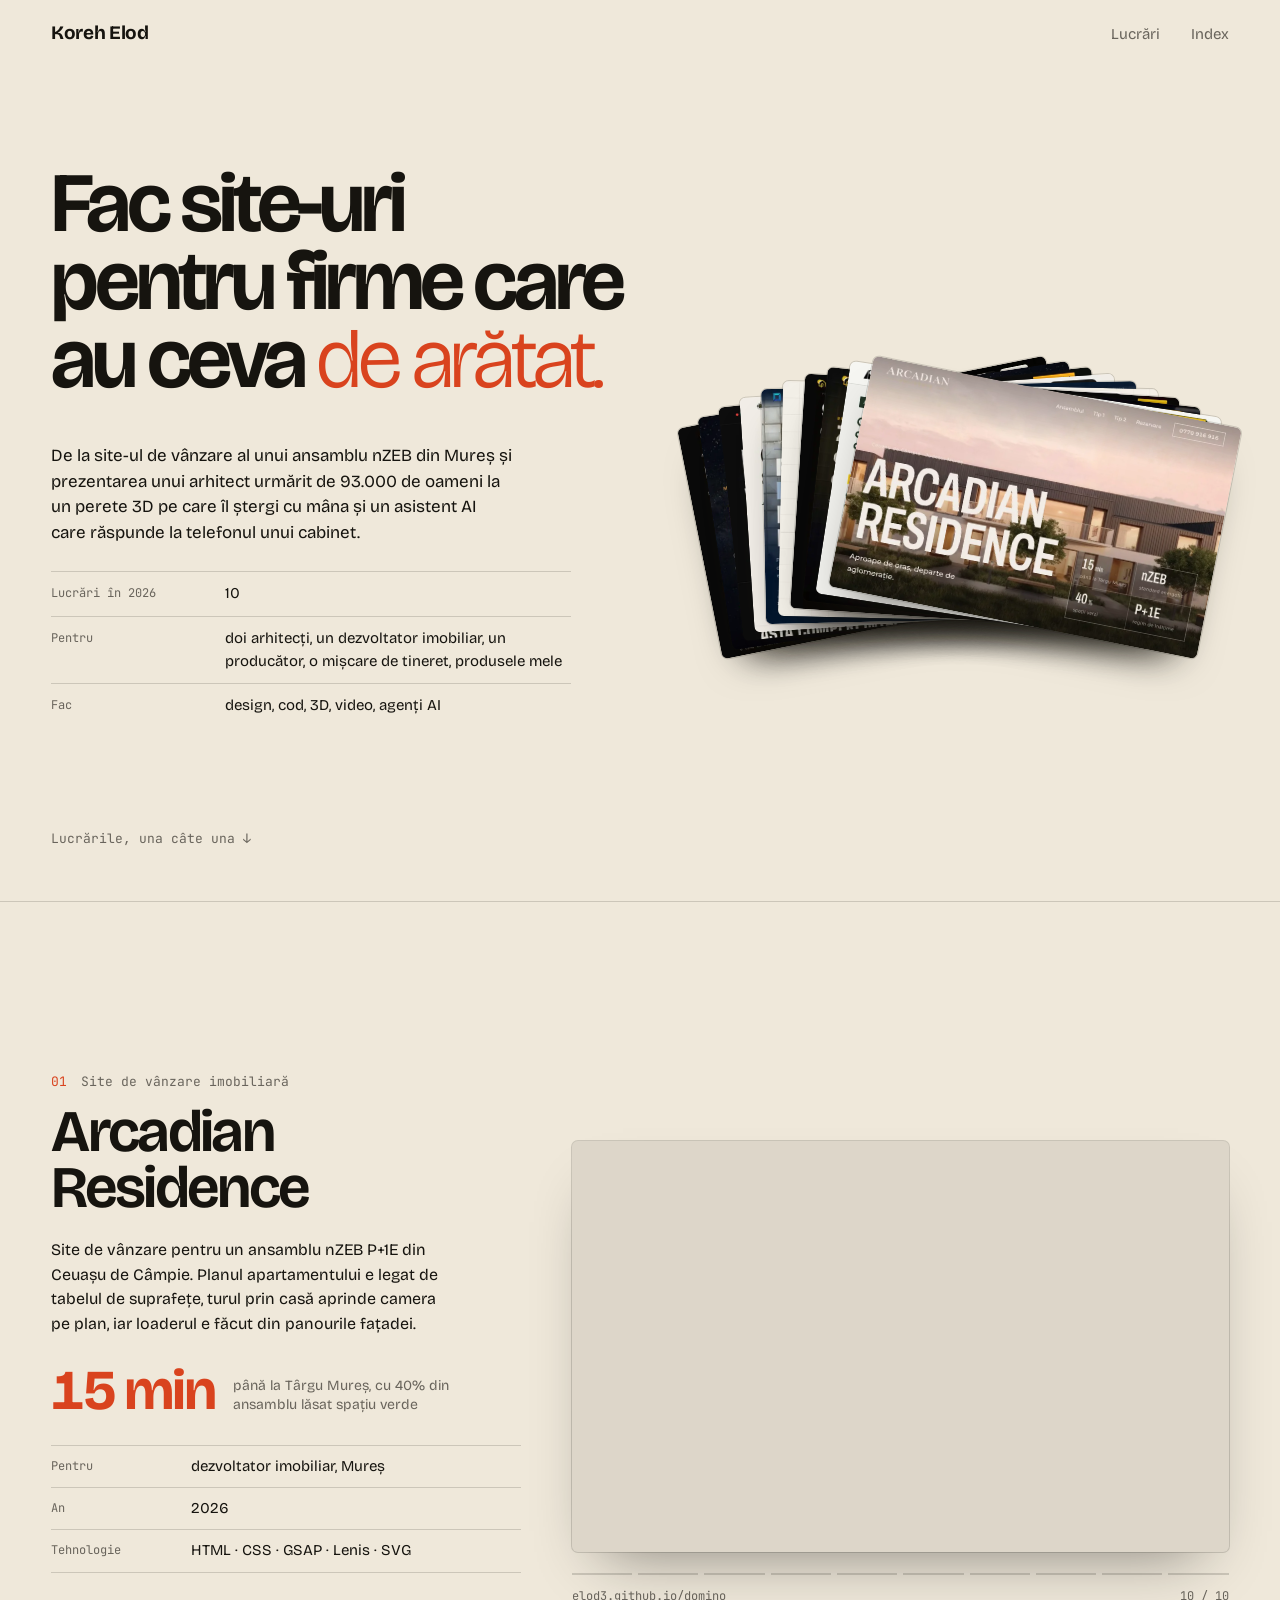
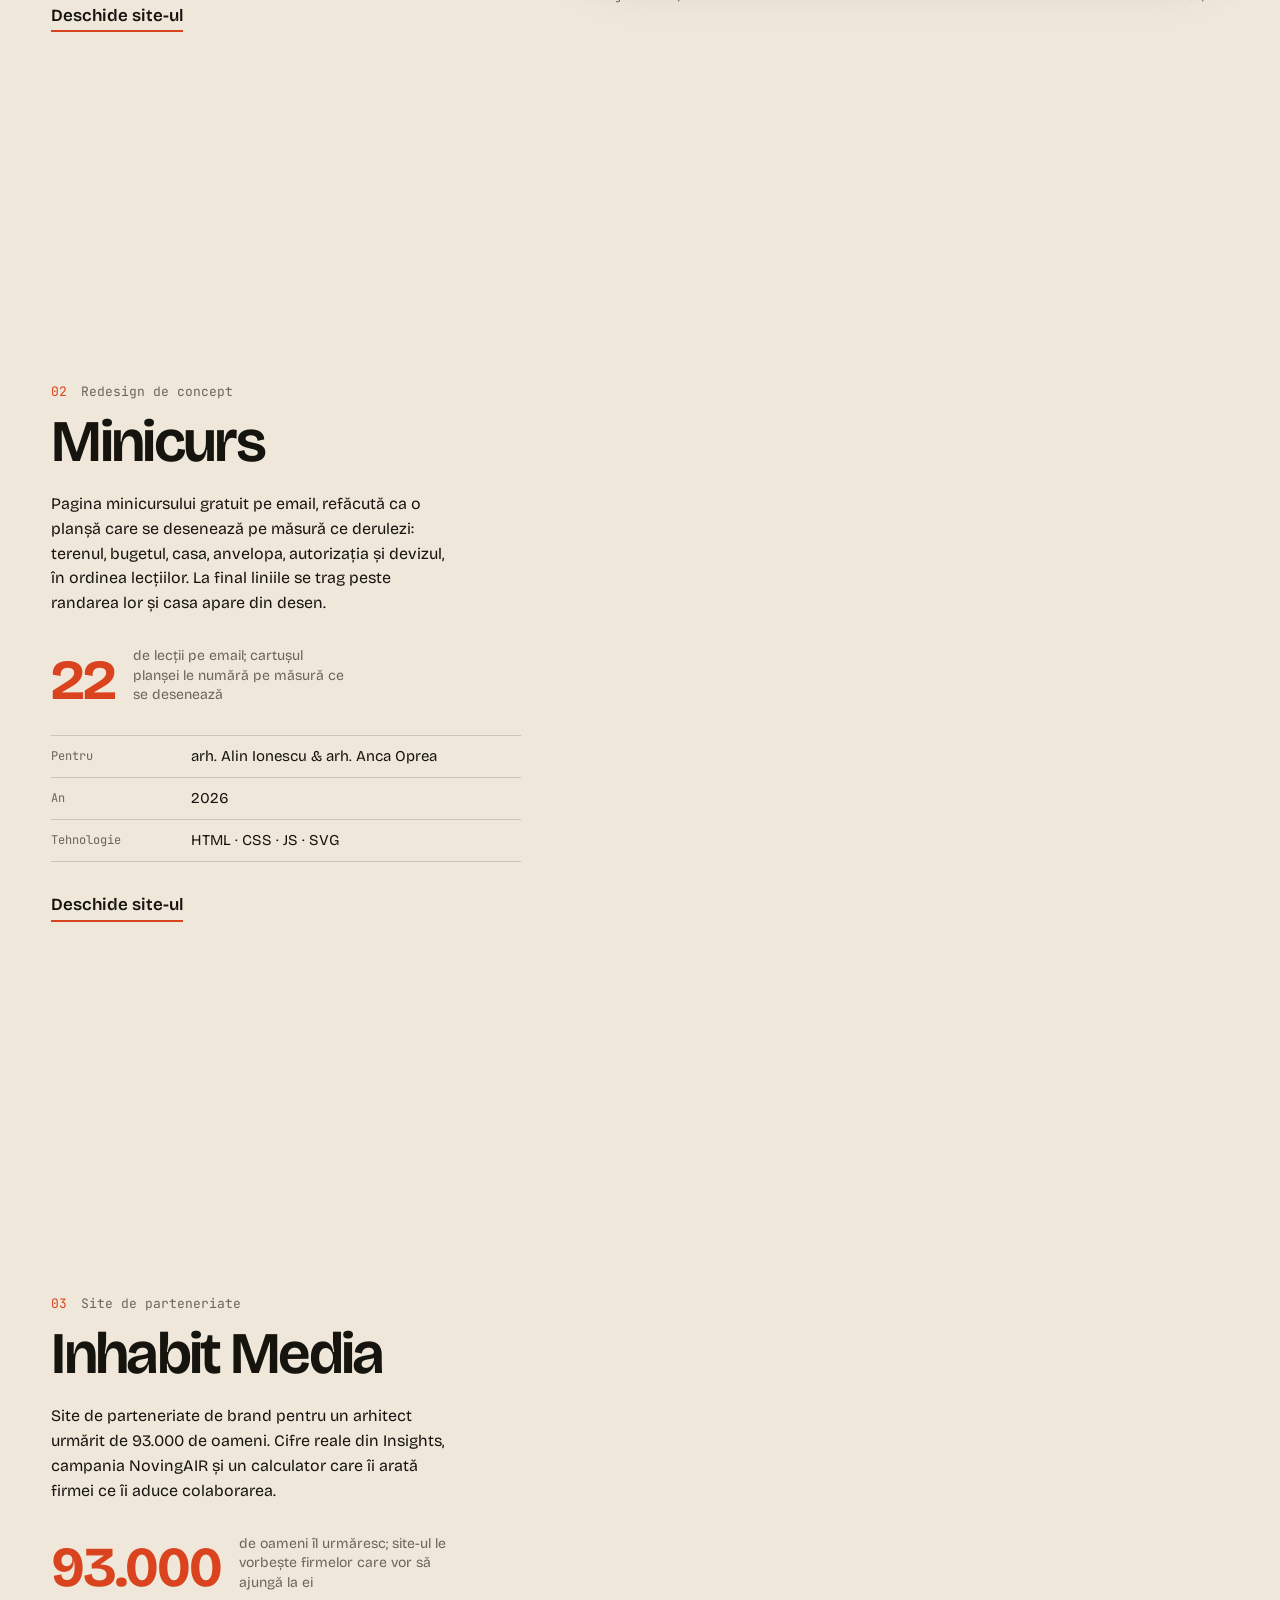
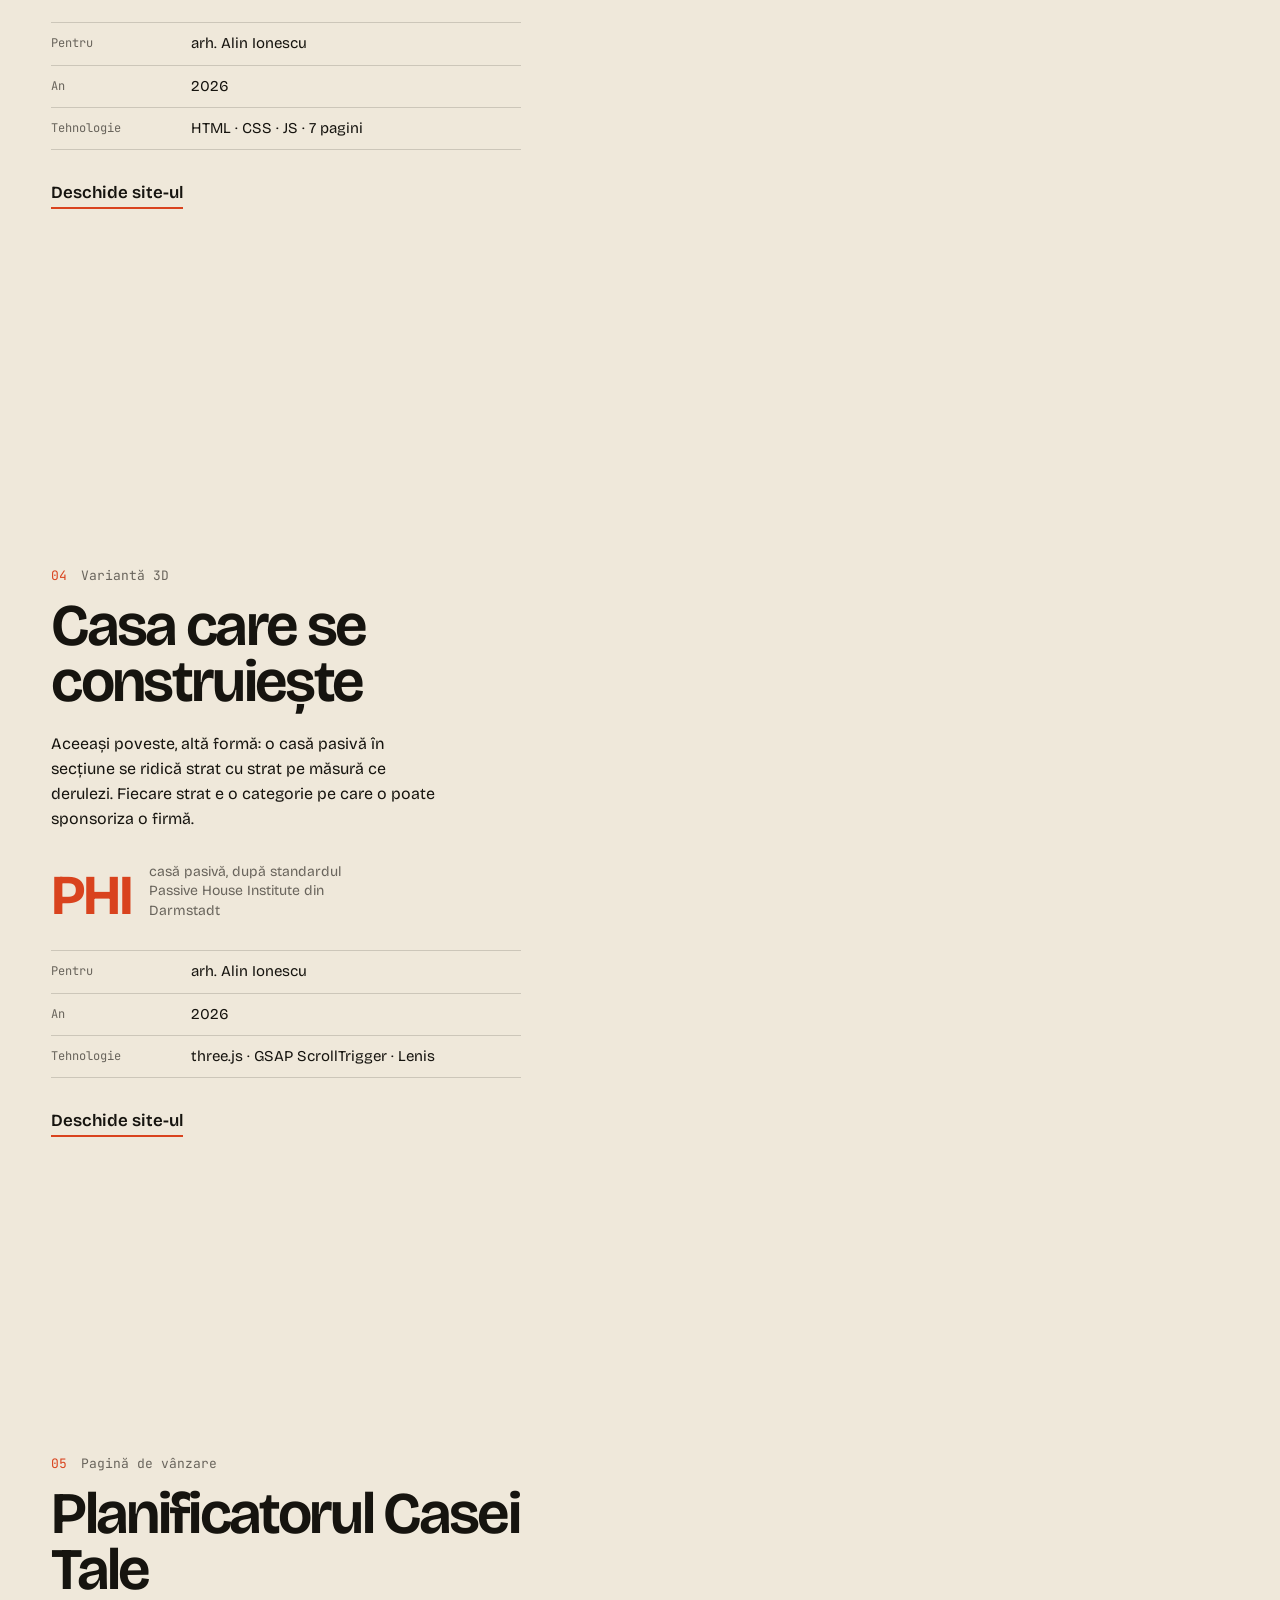
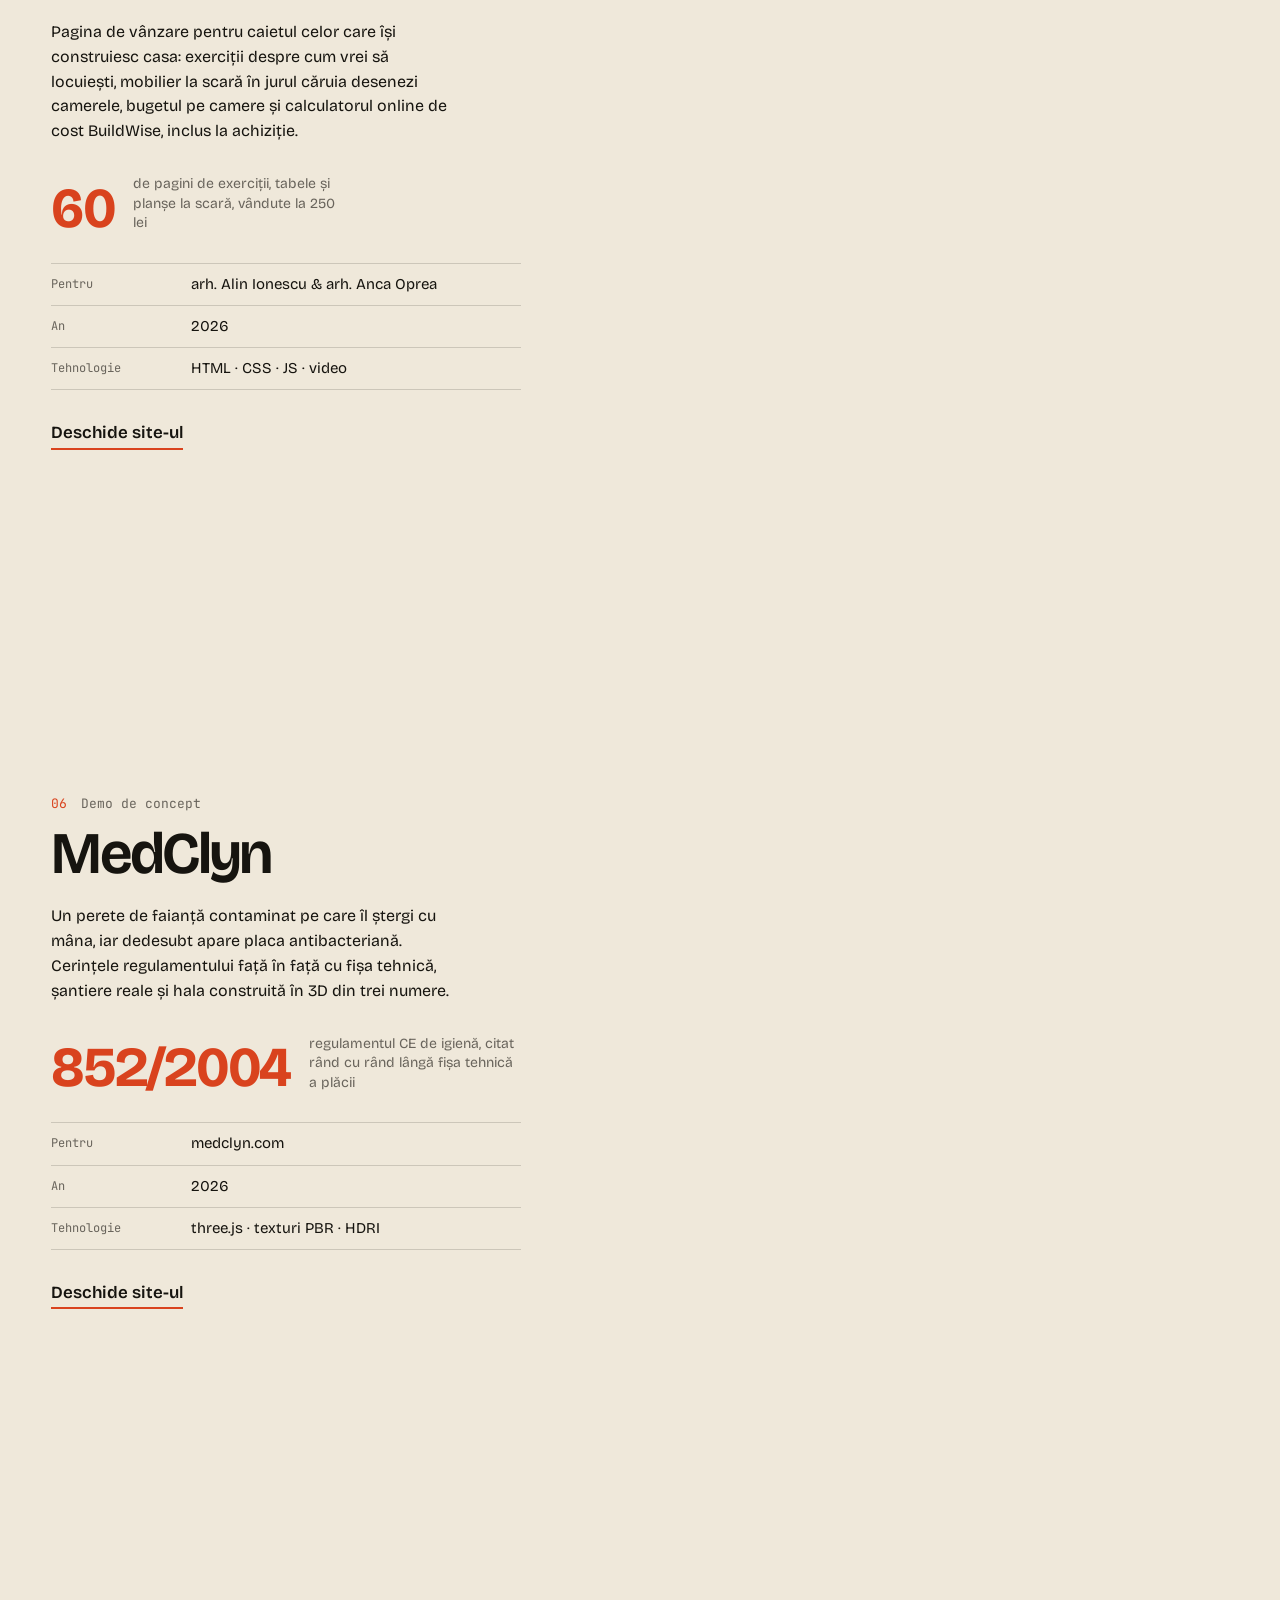
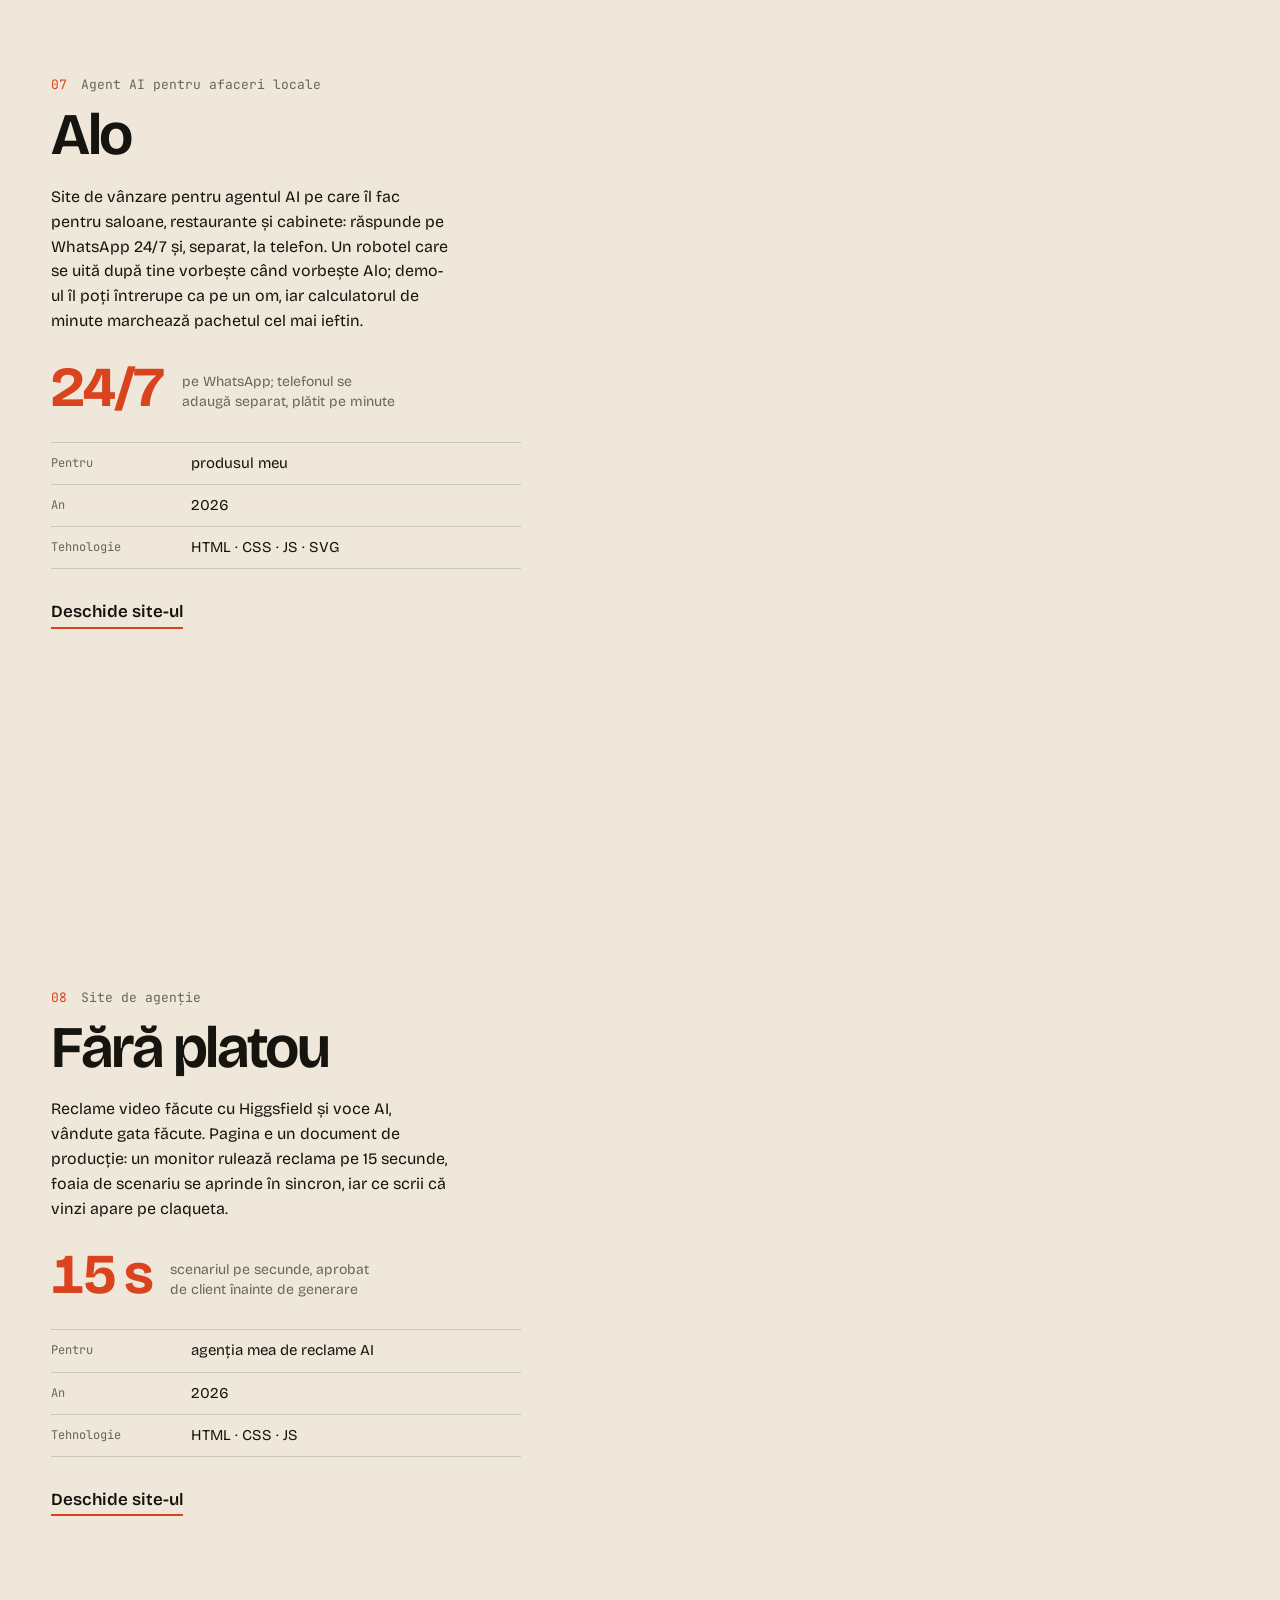
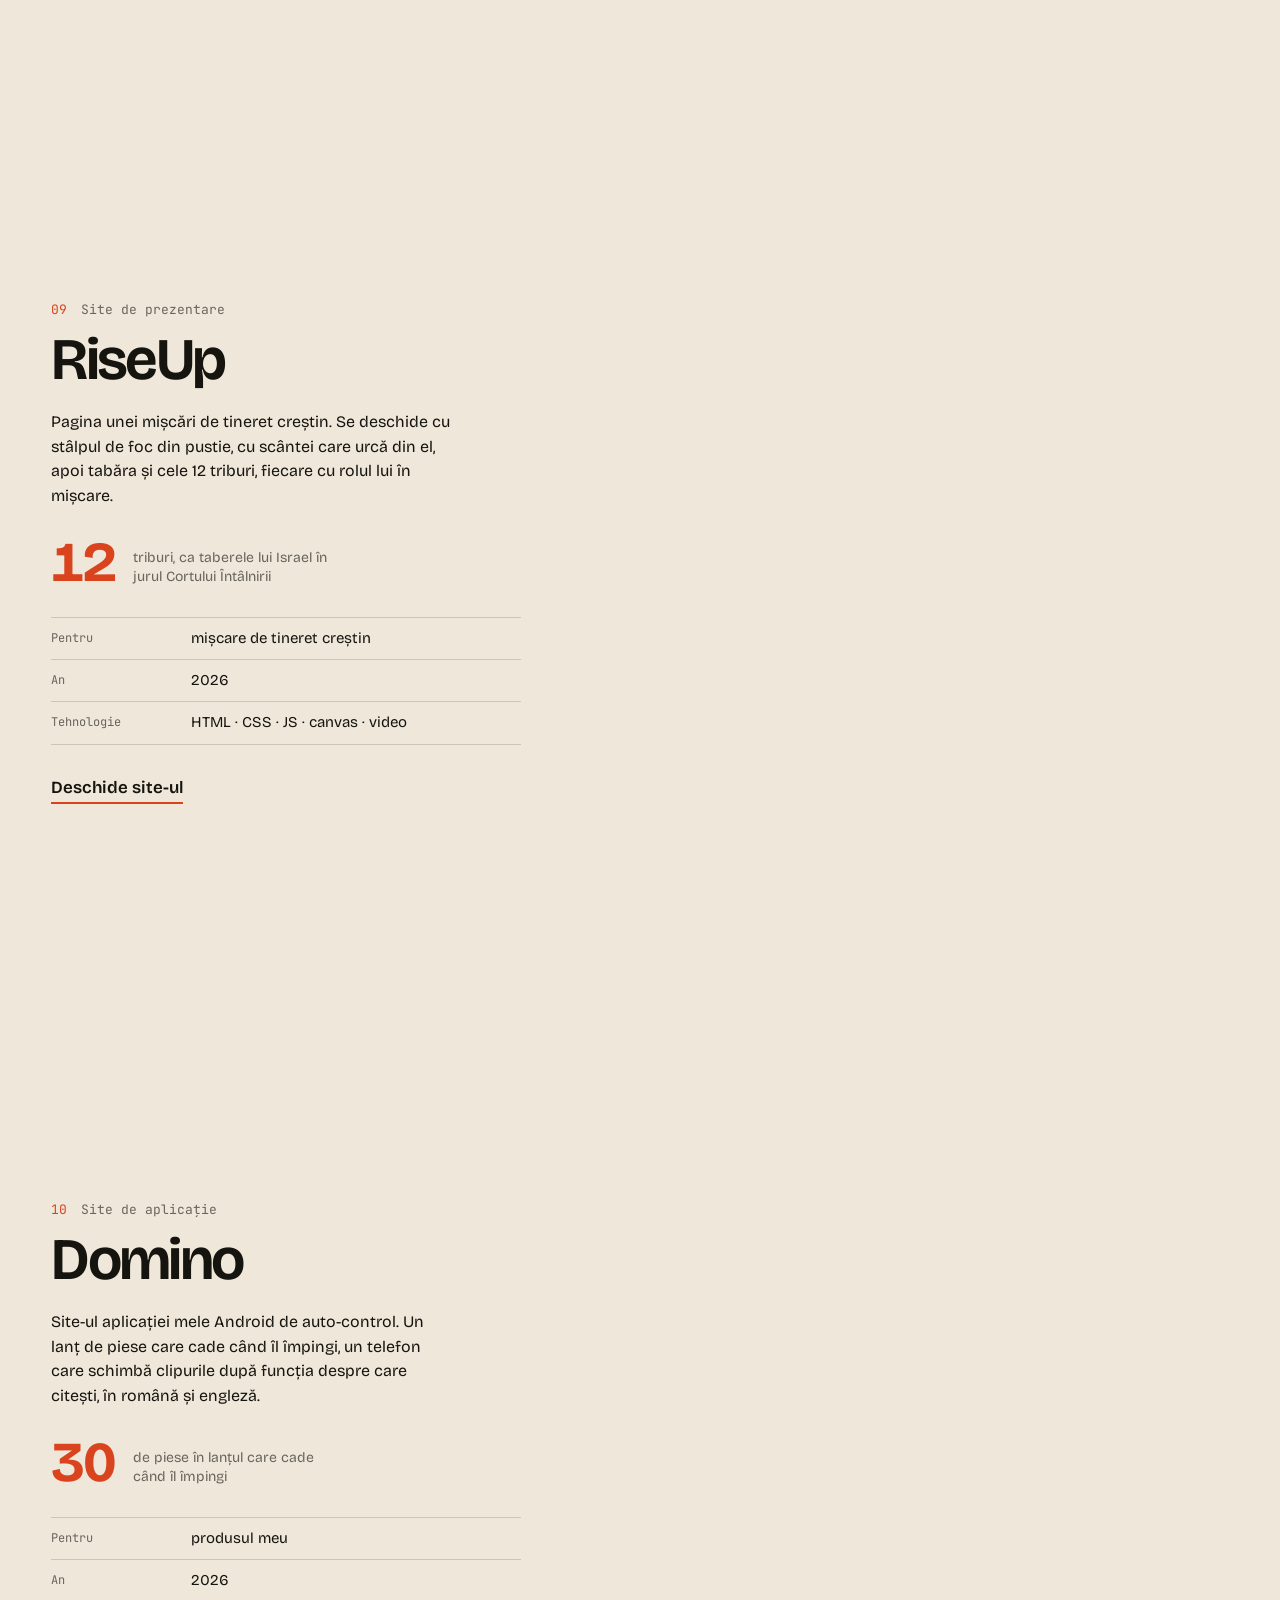
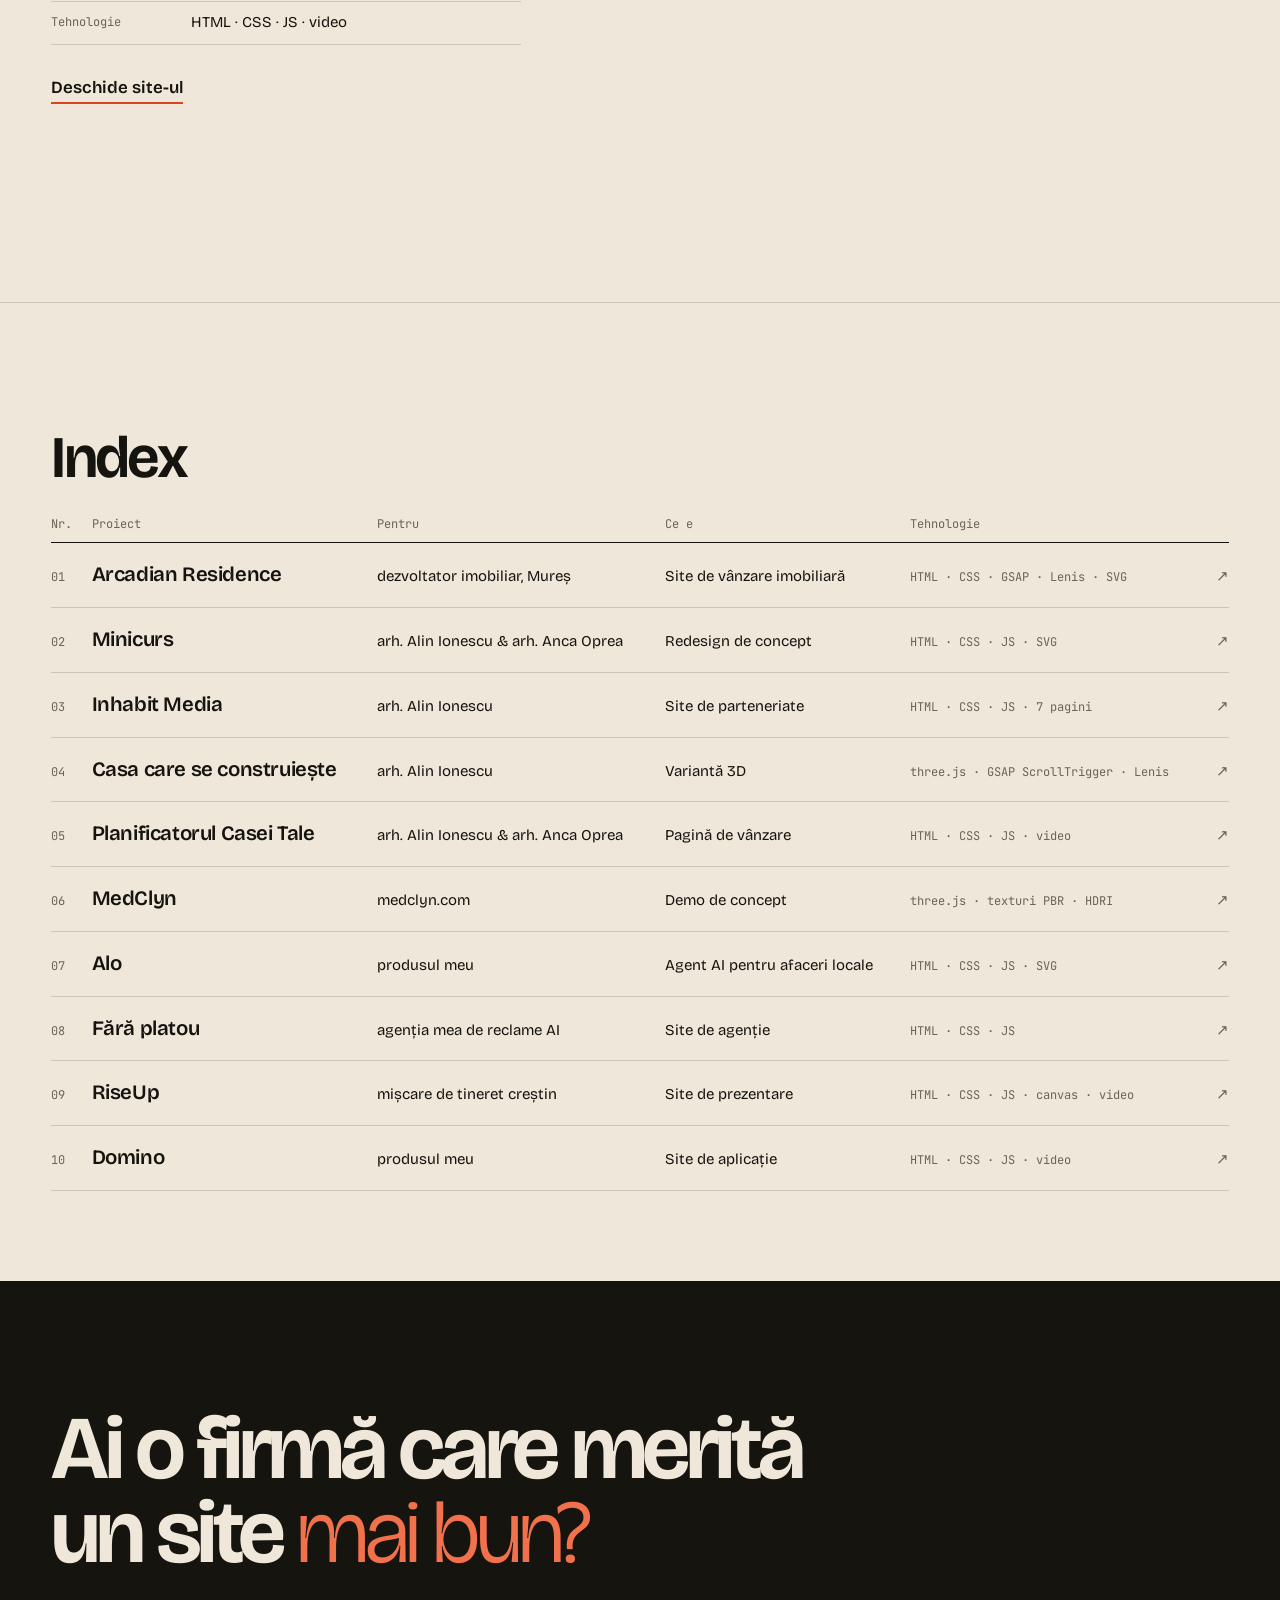
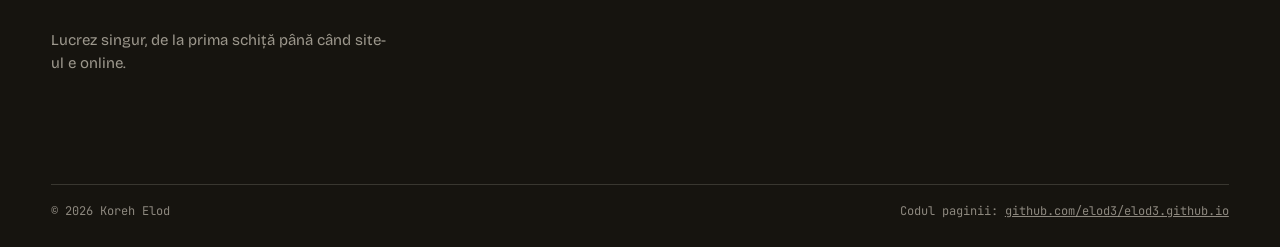
==== commit 6beabd45: "Portofoliu: Arcadian Residence primul, Minicurs și RiseUp vechi adăugate, Claude pe bune scos Co-Aut" ====
--- a/index.html
+++ b/index.html
@@ -4,10 +4,10 @@
 <meta charset="utf-8">
 <meta name="viewport" content="width=device-width, initial-scale=1">
 <title>Koreh Elod · site-uri și demo-uri pentru firme</title>
-<meta name="description" content="Portofoliul lui Koreh Elod: site-uri de prezentare, demo-uri 3D și prezentări interactive pentru firme. Opt proiecte din 2026, printre ele două produse AI.">
+<meta name="description" content="Portofoliul lui Koreh Elod: site-uri de prezentare, demo-uri 3D și prezentări interactive pentru firme. Zece proiecte din 2026, printre ele două produse AI.">
 <link rel="canonical" href="https://elod3.github.io/">
 <meta property="og:title" content="Koreh Elod · site-uri și demo-uri pentru firme">
-<meta property="og:description" content="Opt proiecte din 2026: Inhabit Media, casa care se construiește, Planificatorul Casei Tale, MedClyn, Alo, Fără platou, Claude pe bune, Domino.">
+<meta property="og:description" content="Zece proiecte din 2026: Arcadian Residence, Minicurs, Inhabit Media, casa care se construiește, Planificatorul Casei Tale, MedClyn, Alo, Fără platou, RiseUp, Domino.">
 <meta property="og:type" content="website">
 <meta property="og:url" content="https://elod3.github.io/">
 <meta property="og:image" content="https://elod3.github.io/og.jpg">
@@ -19,7 +19,7 @@
 <link rel="icon" href="favicon.svg" type="image/svg+xml">
 <link rel="preload" href="fonts/bricolage-grotesque-300_800-latin.woff2" as="font" type="font/woff2" crossorigin>
 <link rel="stylesheet" href="fonts.css?v=2">
-<link rel="stylesheet" href="style.css?v=6">
+<link rel="stylesheet" href="style.css?v=7">
 <script>document.documentElement.classList.add('js')</script>
 </head>
 <body>
@@ -41,10 +41,10 @@
         <span class="ln"><span>pentru firme care</span></span>
         <span class="ln"><span>au ceva <em>de arătat.</em></span></span>
       </h1>
-      <p class="intro__lead">De la prezentarea unui arhitect urmărit de 93.000 de oameni la un perete 3D pe care îl ștergi cu mâna și un asistent AI care răspunde la telefonul unui cabinet.</p>
+      <p class="intro__lead">De la site-ul de vânzare al unui ansamblu nZEB din Mureș și prezentarea unui arhitect urmărit de 93.000 de oameni la un perete 3D pe care îl ștergi cu mâna și un asistent AI care răspunde la telefonul unui cabinet.</p>
       <dl class="facts">
-        <div><dt>Lucrări în 2026</dt><dd>8</dd></div>
-        <div><dt>Pentru</dt><dd>doi arhitecți, un producător, produsele mele</dd></div>
+        <div><dt>Lucrări în 2026</dt><dd>10</dd></div>
+        <div><dt>Pentru</dt><dd>doi arhitecți, un dezvoltator imobiliar, un producător, o mișcare de tineret, produsele mele</dd></div>
         <div><dt>Fac</dt><dd>design, cod, 3D, video, agenți AI</dd></div>
       </dl>
     </div>
@@ -58,7 +58,7 @@
     <div class="stage" aria-hidden="true">
       <a class="stage__screen" id="screen" href="#" target="_blank" rel="noopener" tabindex="-1"></a>
       <div class="stage__bars" id="bars"></div>
-      <p class="stage__url"><span id="stageUrl">elod3.github.io</span><span id="stageNr">01 / 08</span></p>
+      <p class="stage__url"><span id="stageUrl">elod3.github.io</span><span id="stageNr">01 / 10</span></p>
     </div>
   </section>
 
@@ -82,6 +82,6 @@
 <div class="tag" id="tag" aria-hidden="true">Deschide site-ul ↗</div>
 <img class="peek" id="peek" alt="" aria-hidden="true" width="320" height="200">
 
-<script src="app.js?v=6" defer></script>
+<script src="app.js?v=7" defer></script>
 </body>
 </html>
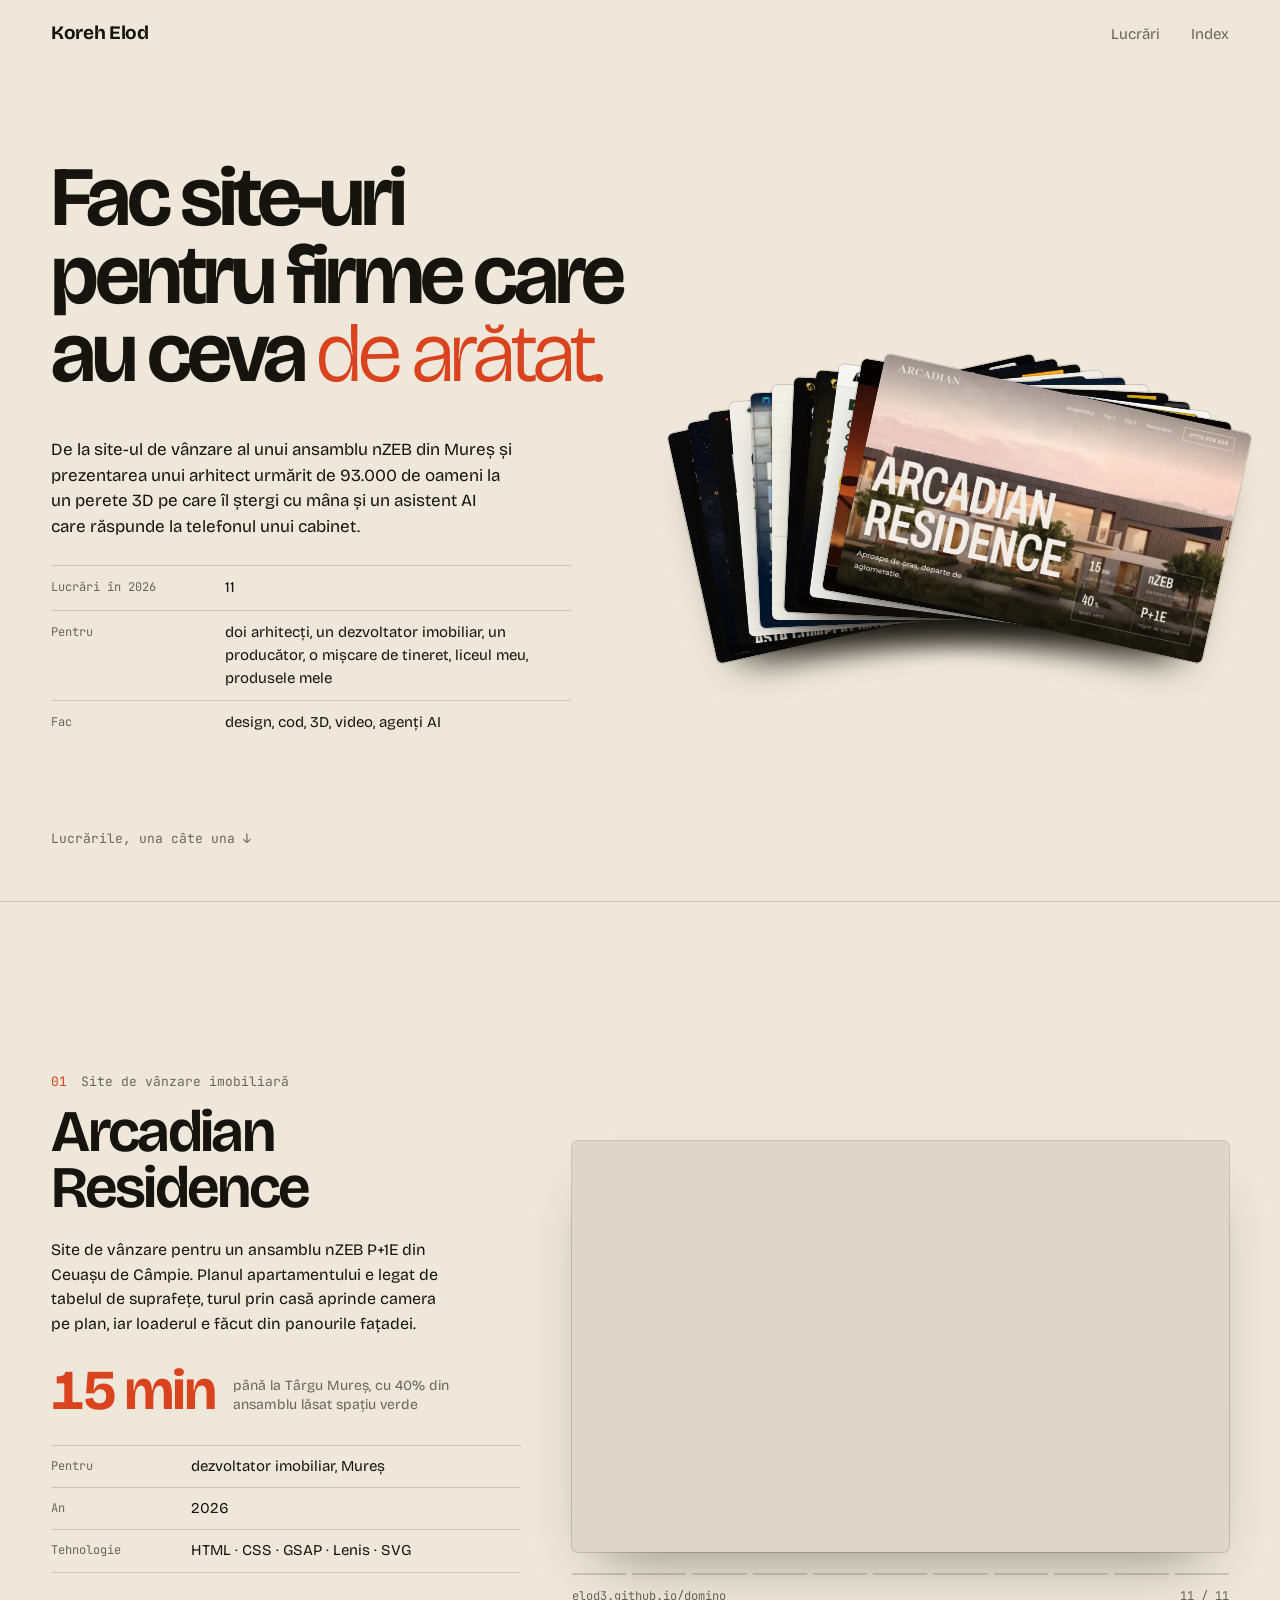
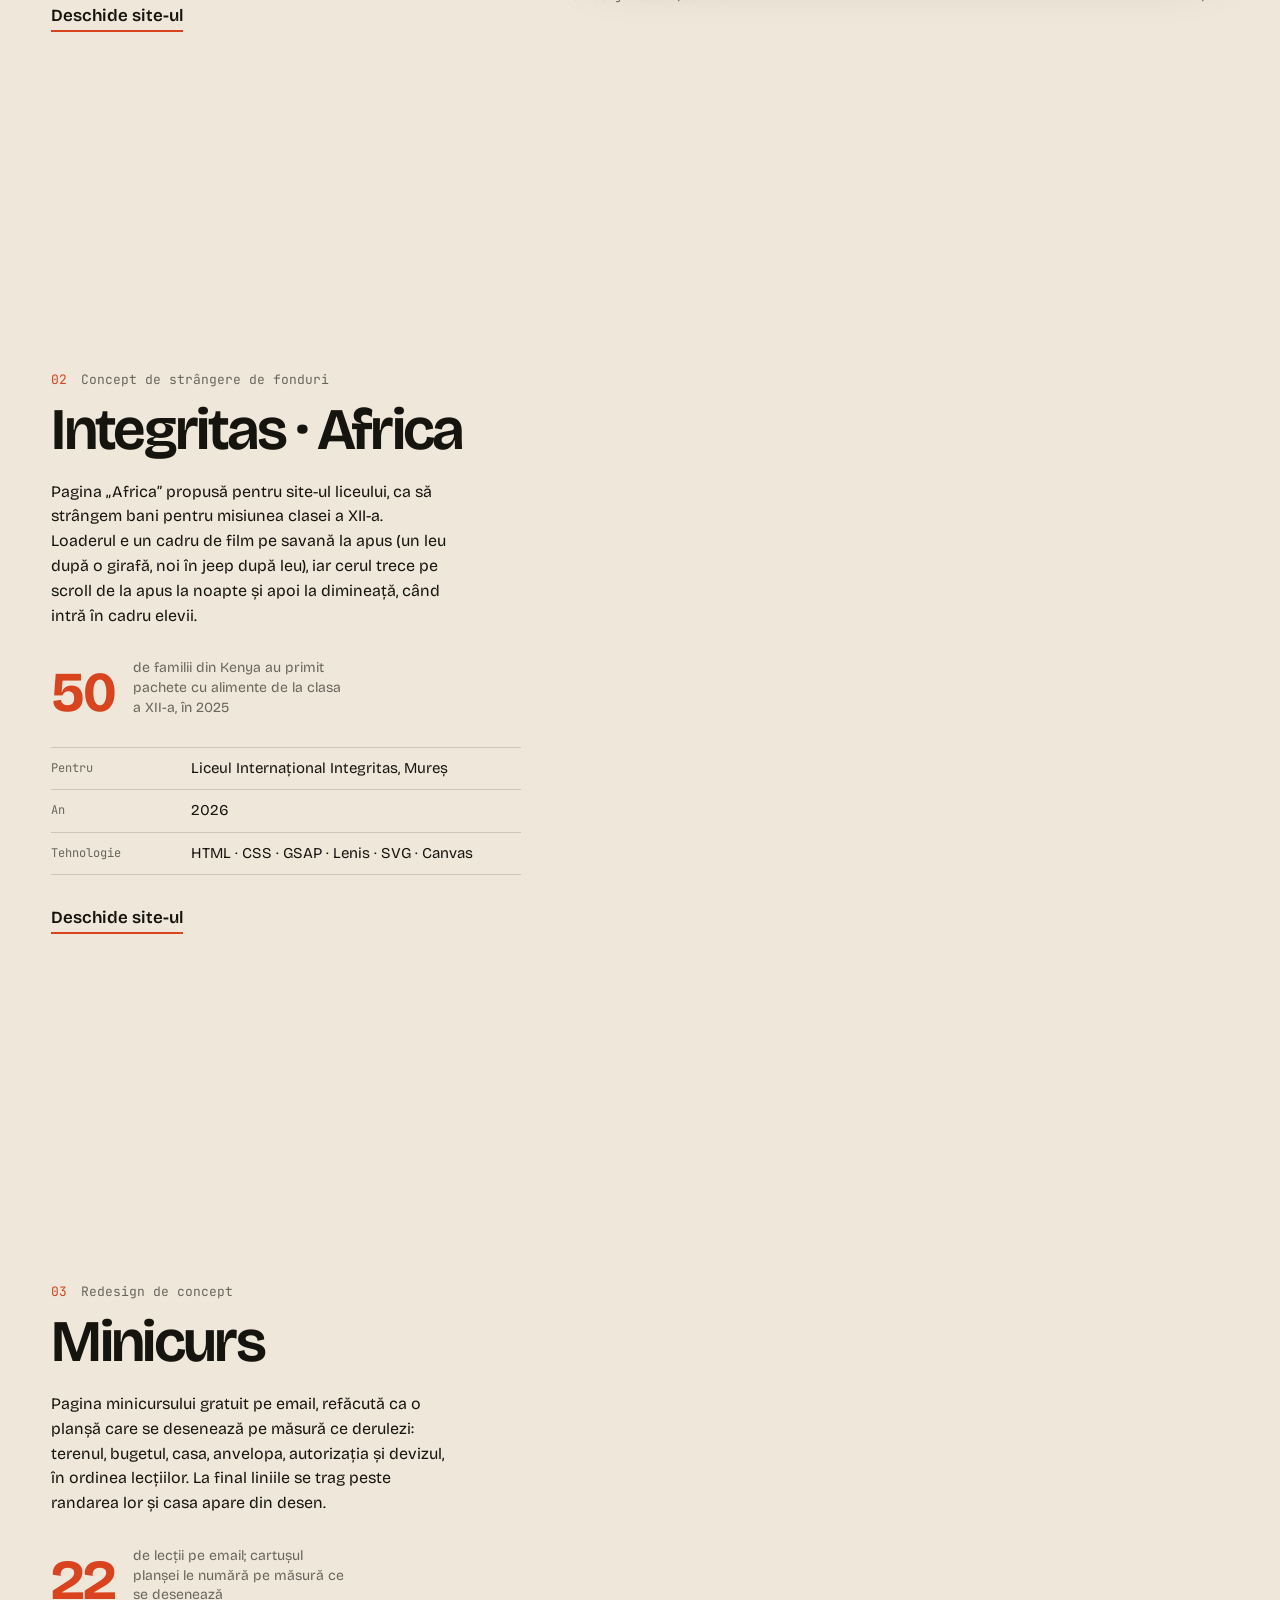
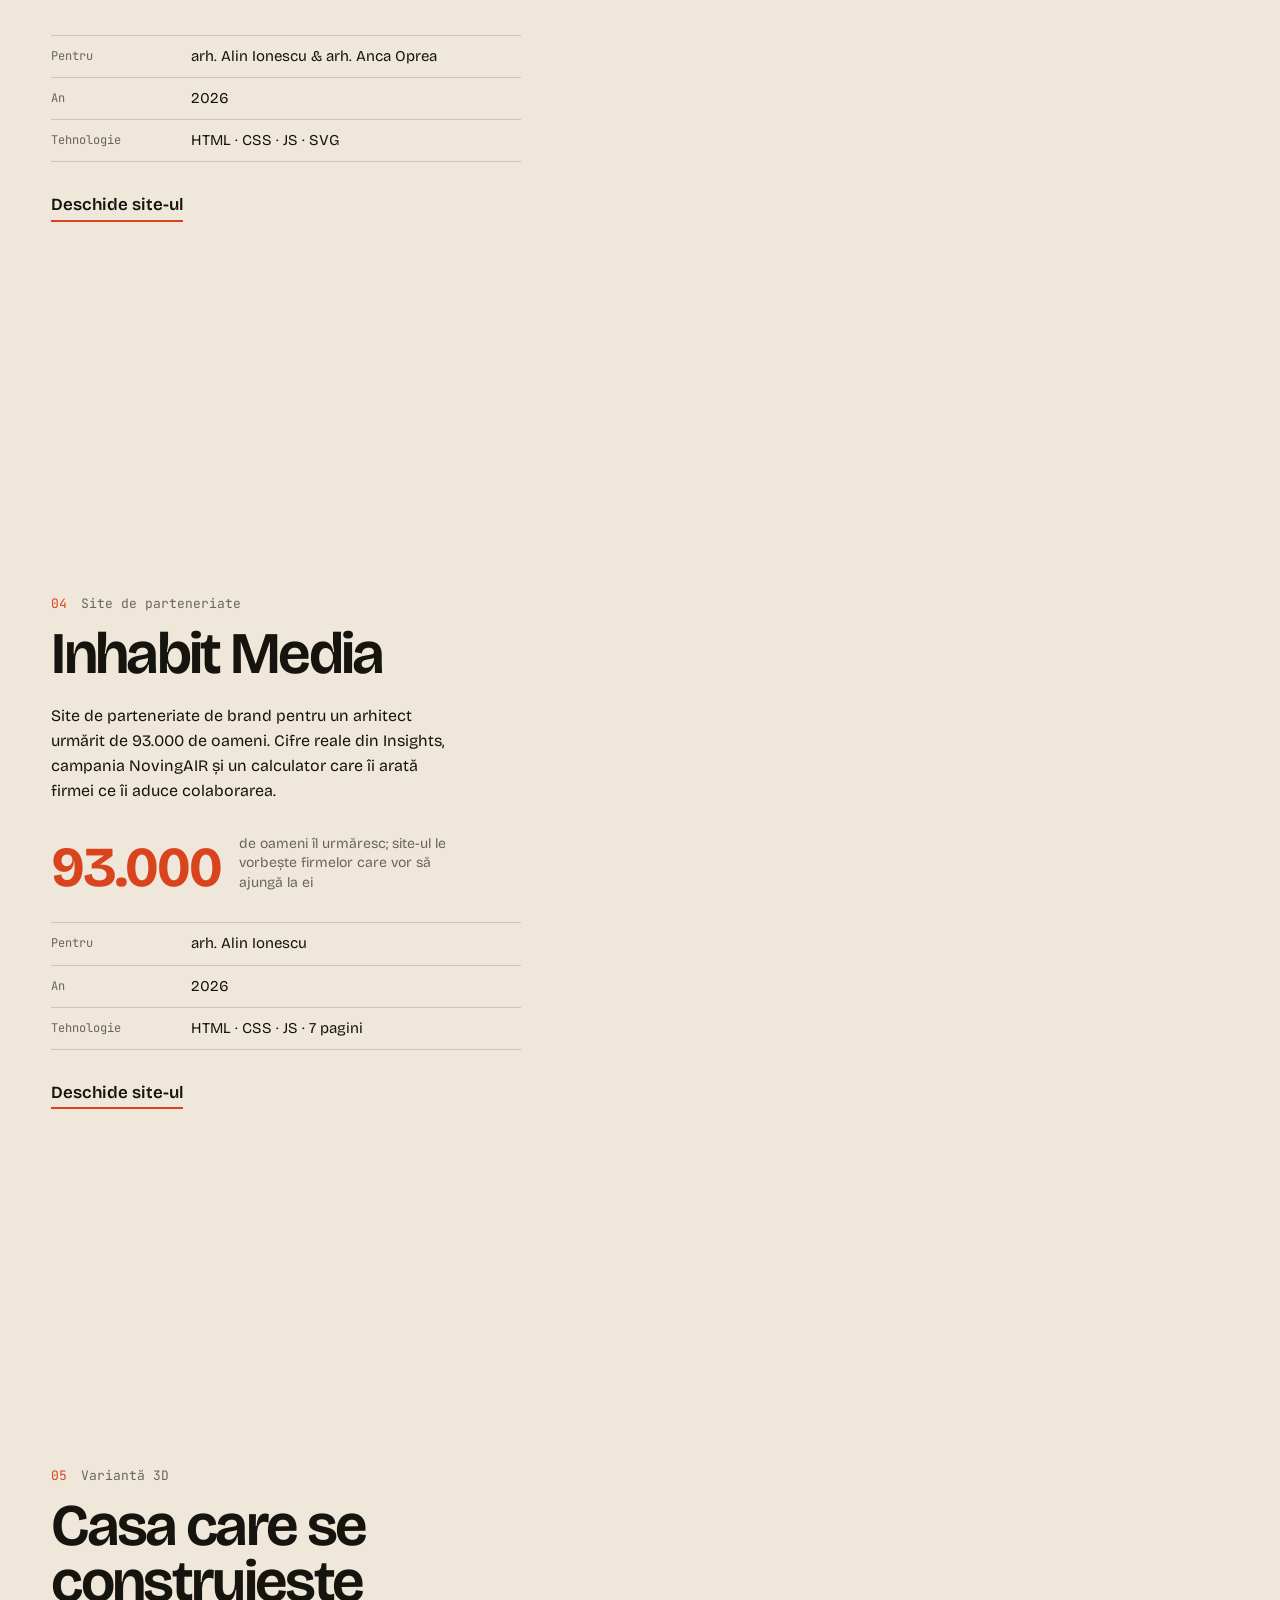
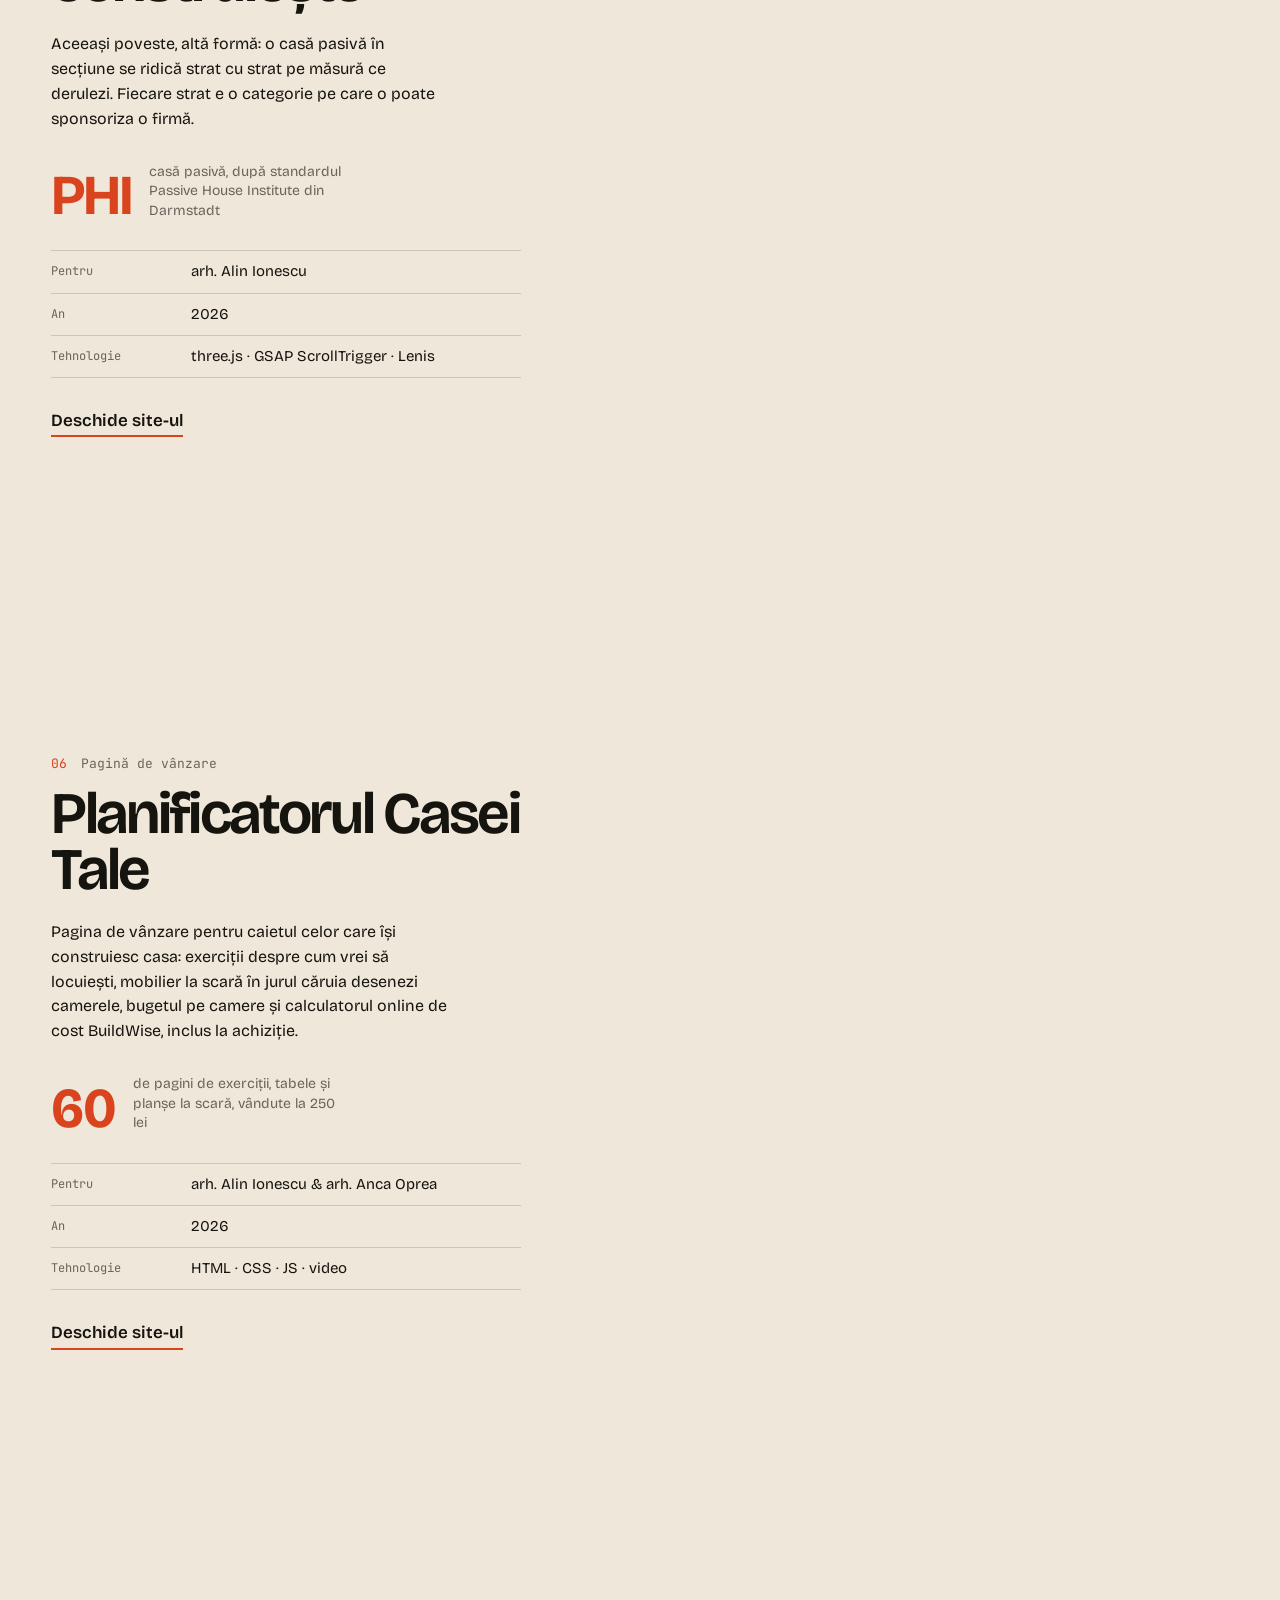
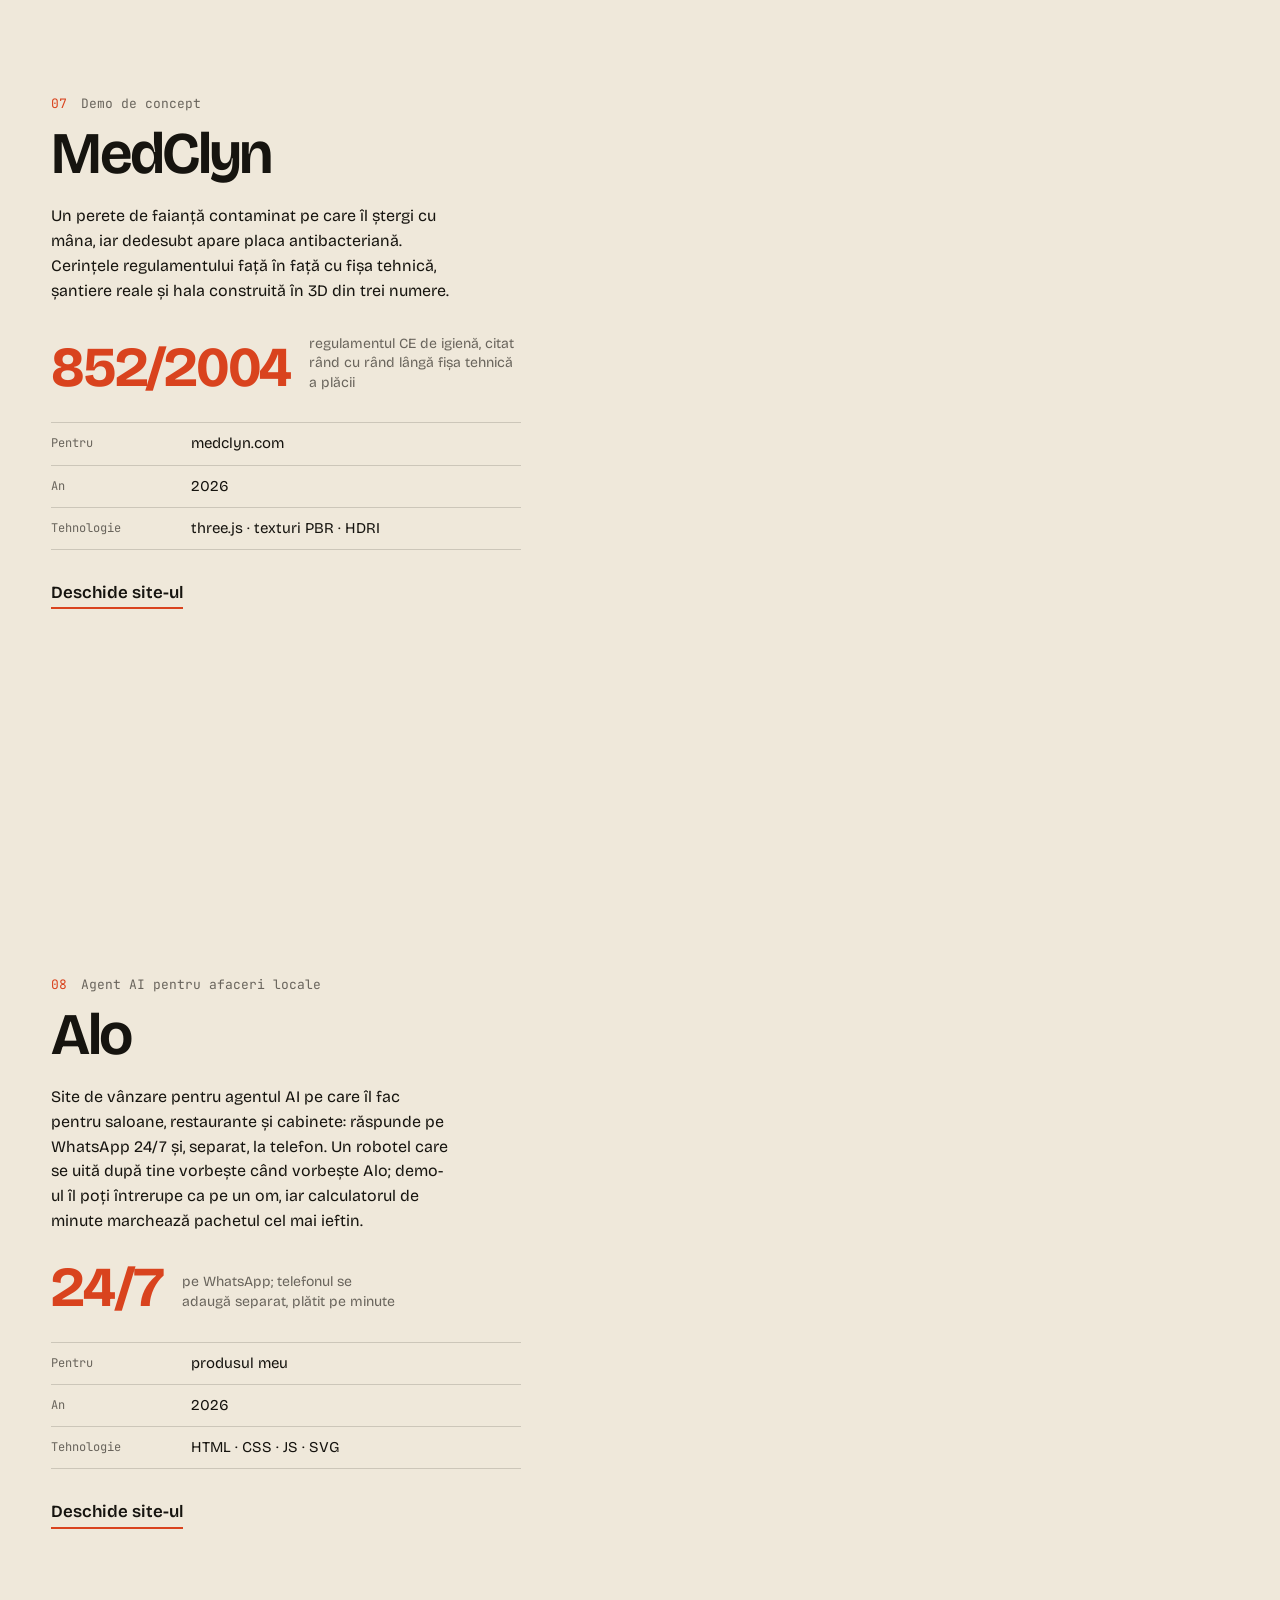
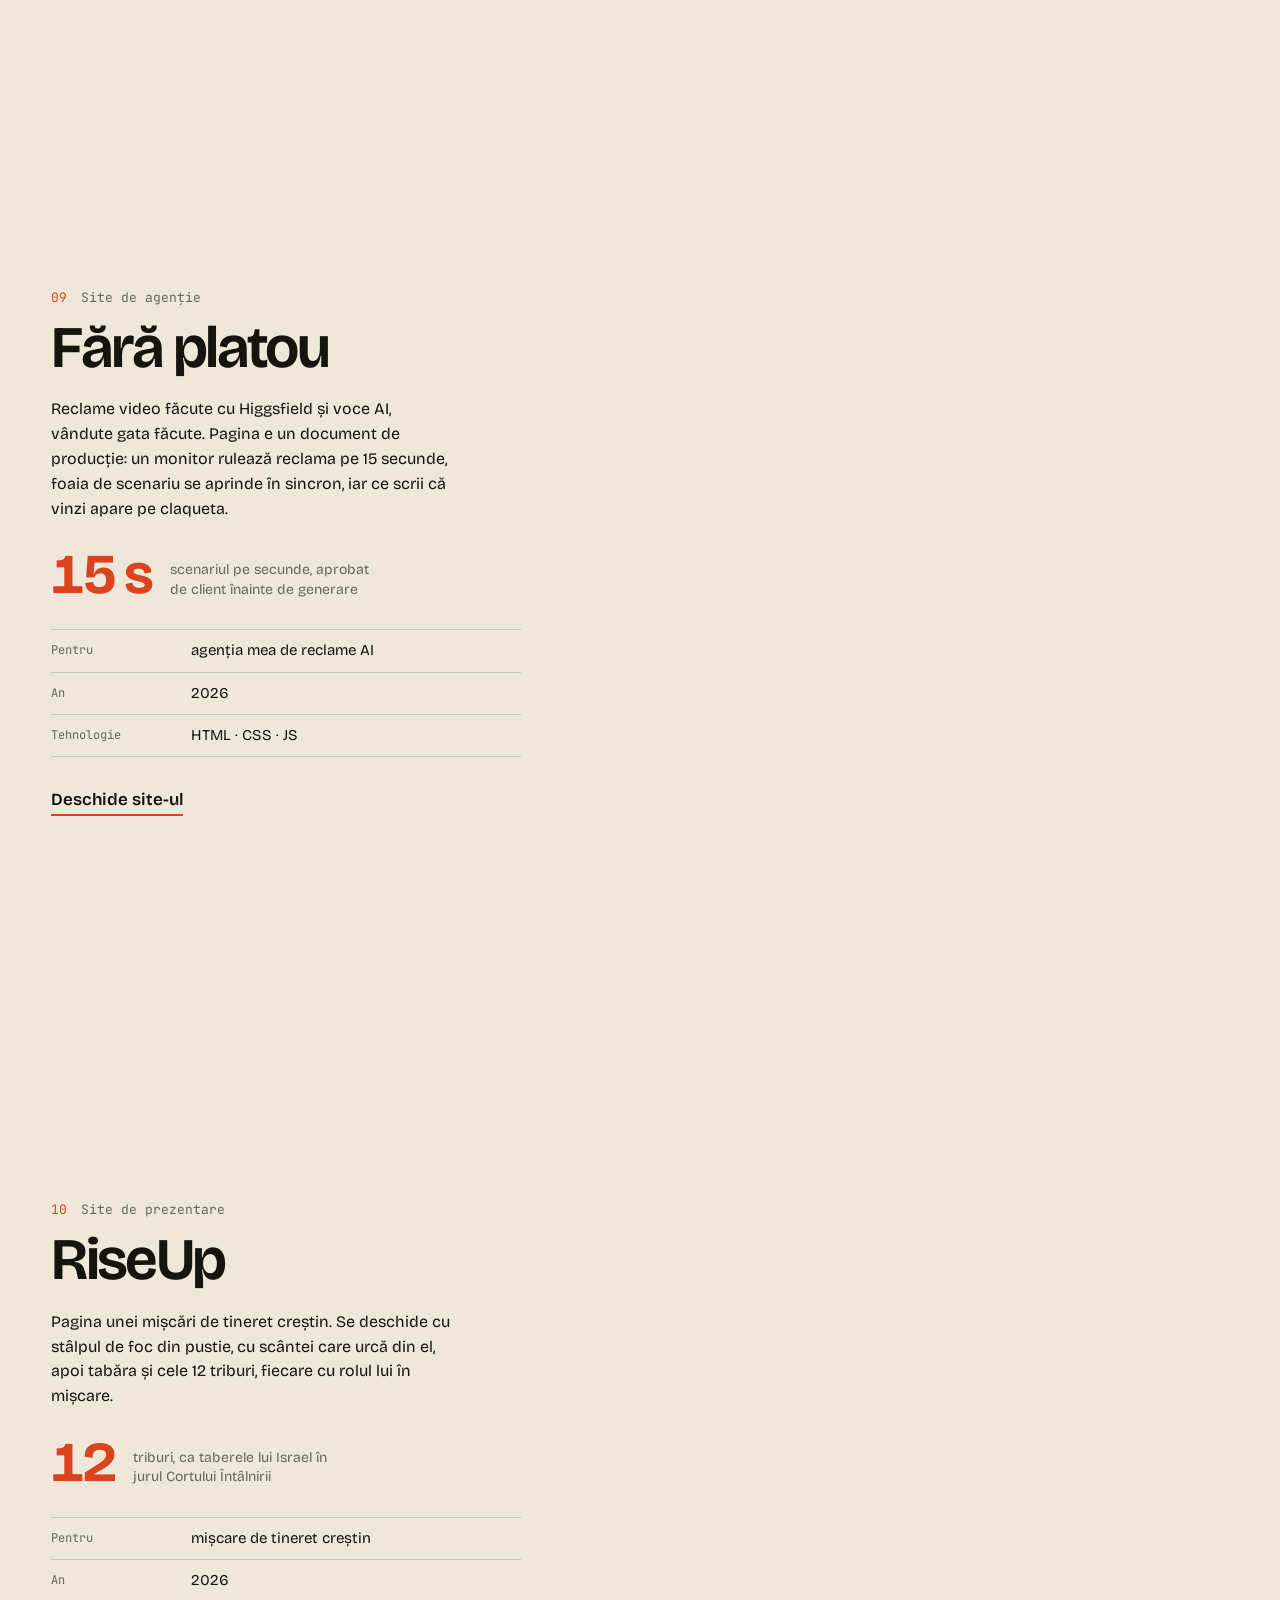
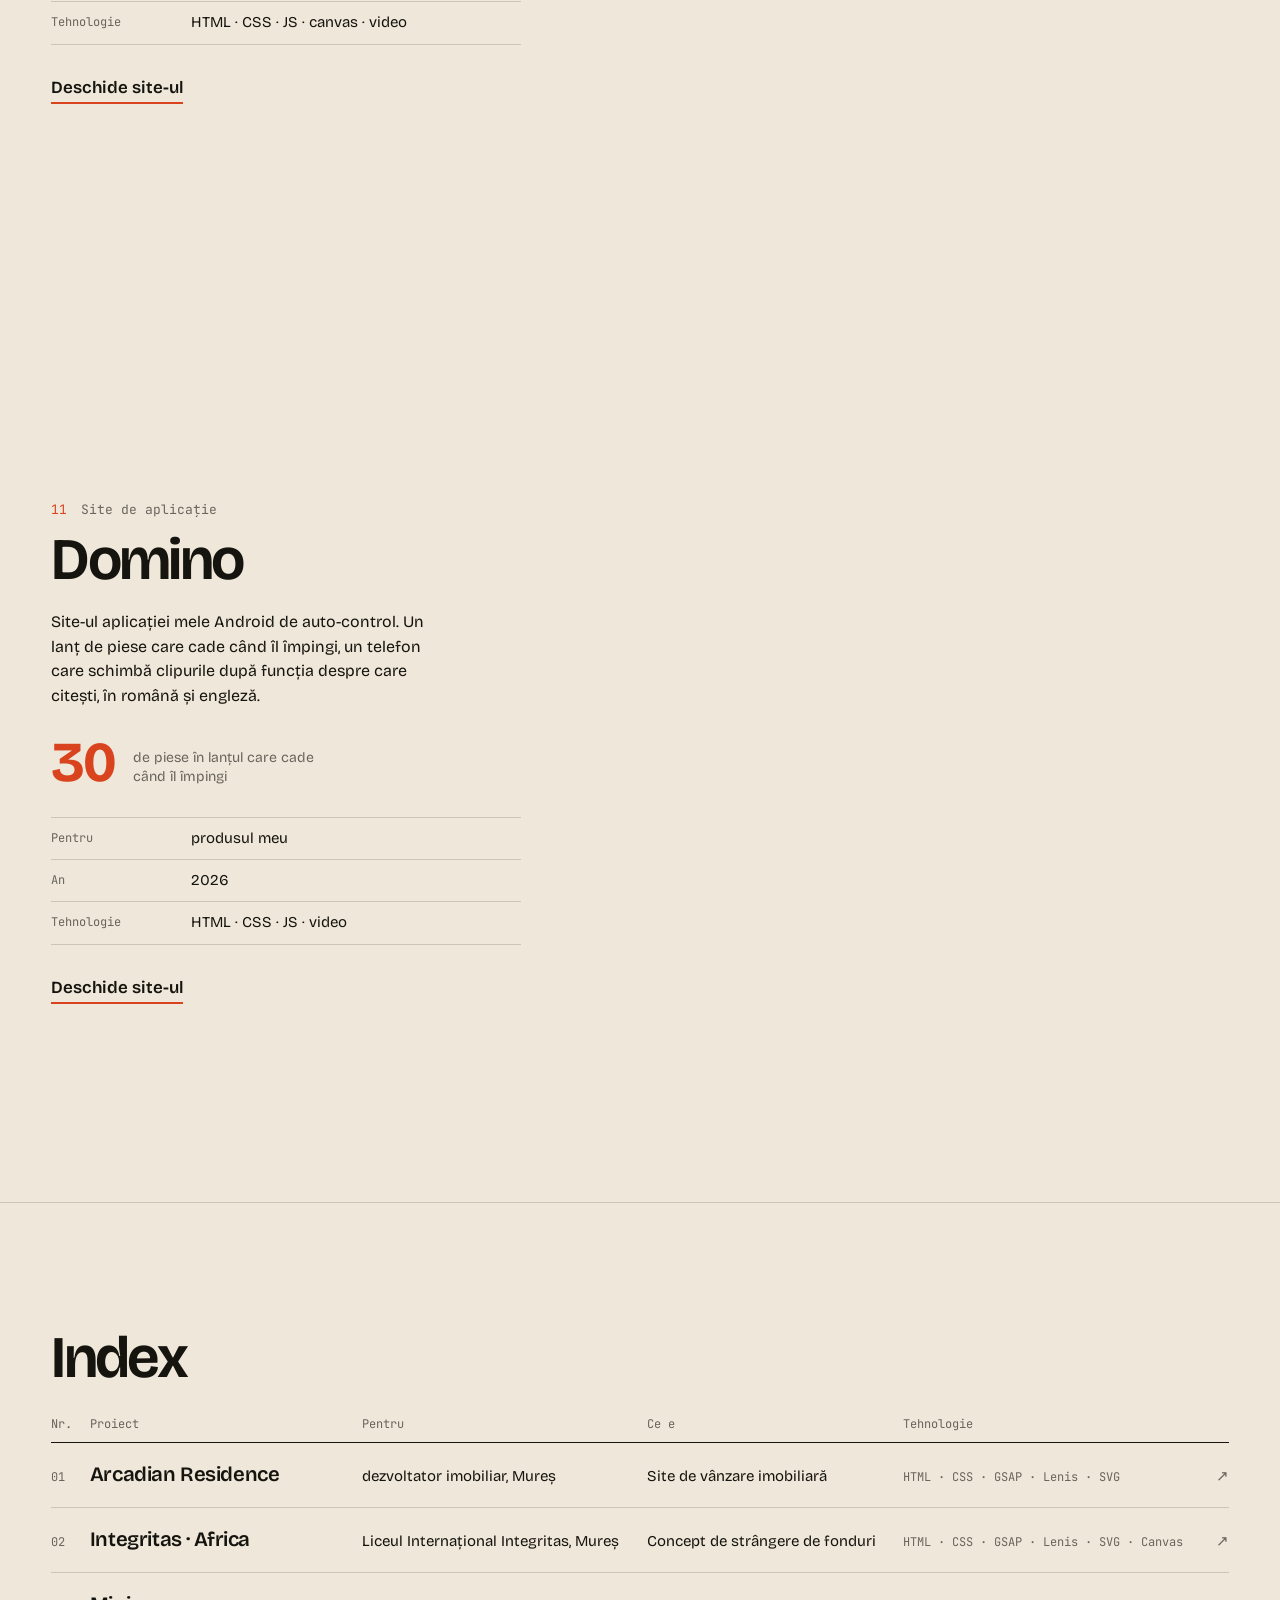
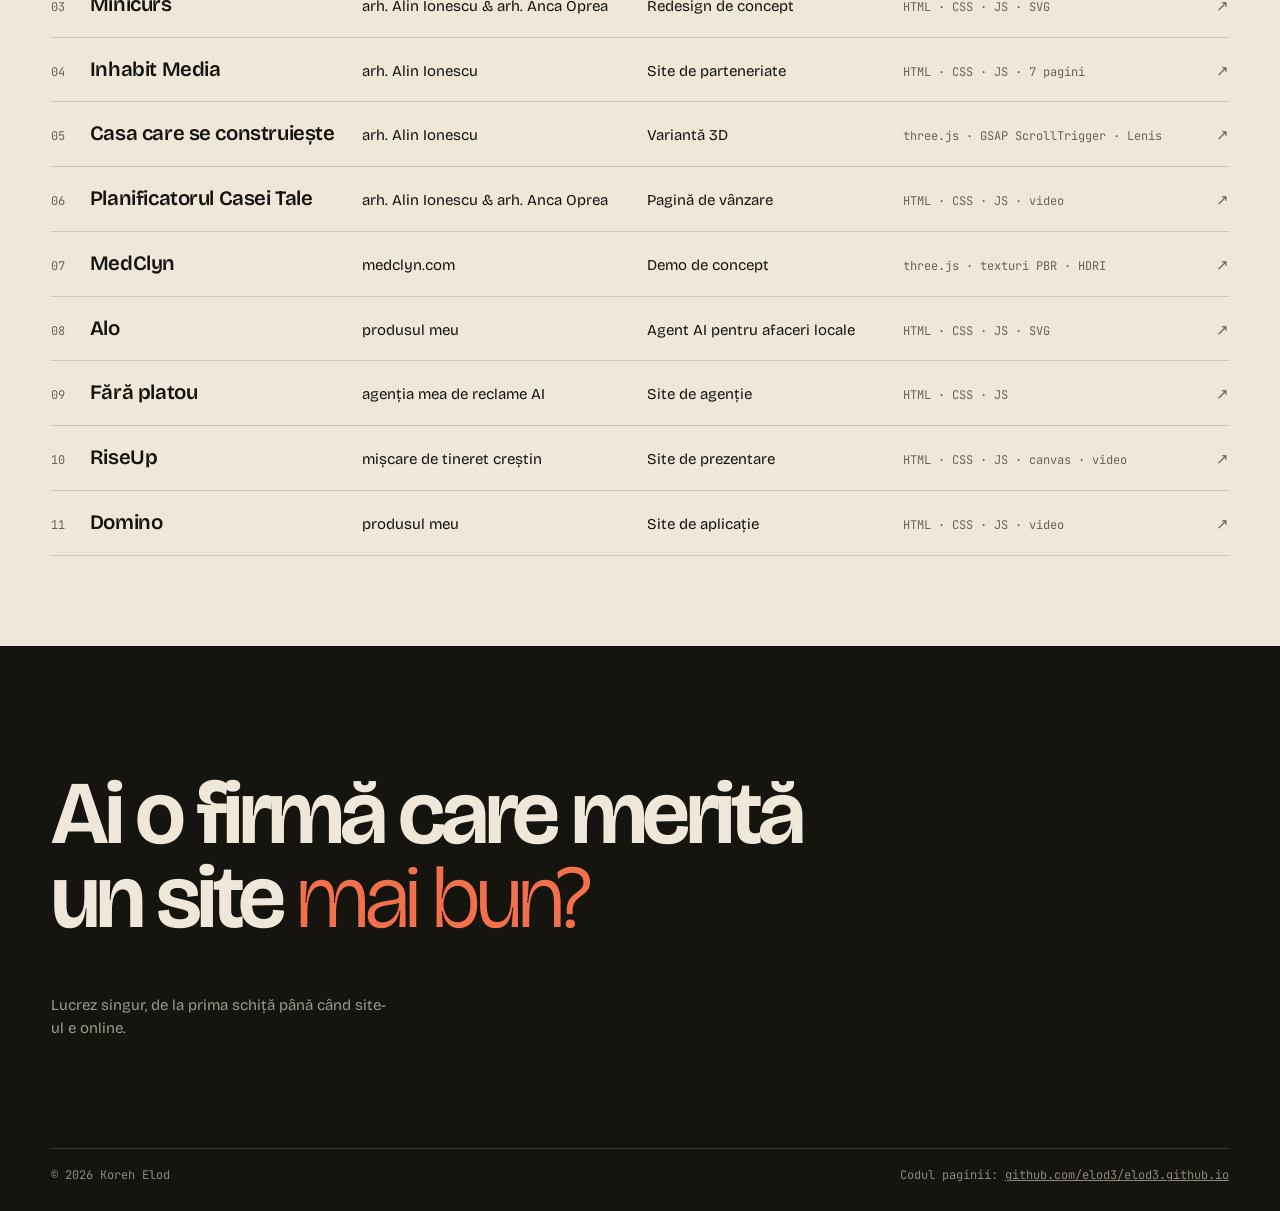
==== commit 3662fb5b: "Portofoliu: Integritas · Africa, a doua lucrare Co-Authored-By: Claude Opus 5.5 <noreply@anthropic.c" ====
--- a/index.html
+++ b/index.html
@@ -4,10 +4,10 @@
 <meta charset="utf-8">
 <meta name="viewport" content="width=device-width, initial-scale=1">
 <title>Koreh Elod · site-uri și demo-uri pentru firme</title>
-<meta name="description" content="Portofoliul lui Koreh Elod: site-uri de prezentare, demo-uri 3D și prezentări interactive pentru firme. Zece proiecte din 2026, printre ele două produse AI.">
+<meta name="description" content="Portofoliul lui Koreh Elod: site-uri de prezentare, demo-uri 3D și prezentări interactive pentru firme. Unsprezece proiecte din 2026, printre ele două produse AI.">
 <link rel="canonical" href="https://elod3.github.io/">
 <meta property="og:title" content="Koreh Elod · site-uri și demo-uri pentru firme">
-<meta property="og:description" content="Zece proiecte din 2026: Arcadian Residence, Minicurs, Inhabit Media, casa care se construiește, Planificatorul Casei Tale, MedClyn, Alo, Fără platou, RiseUp, Domino.">
+<meta property="og:description" content="Unsprezece proiecte din 2026: Arcadian Residence, Integritas · Africa, Minicurs, Inhabit Media, casa care se construiește, Planificatorul Casei Tale, MedClyn, Alo, Fără platou, RiseUp, Domino.">
 <meta property="og:type" content="website">
 <meta property="og:url" content="https://elod3.github.io/">
 <meta property="og:image" content="https://elod3.github.io/og.jpg">
@@ -43,8 +43,8 @@
       </h1>
       <p class="intro__lead">De la site-ul de vânzare al unui ansamblu nZEB din Mureș și prezentarea unui arhitect urmărit de 93.000 de oameni la un perete 3D pe care îl ștergi cu mâna și un asistent AI care răspunde la telefonul unui cabinet.</p>
       <dl class="facts">
-        <div><dt>Lucrări în 2026</dt><dd>10</dd></div>
-        <div><dt>Pentru</dt><dd>doi arhitecți, un dezvoltator imobiliar, un producător, o mișcare de tineret, produsele mele</dd></div>
+        <div><dt>Lucrări în 2026</dt><dd>11</dd></div>
+        <div><dt>Pentru</dt><dd>doi arhitecți, un dezvoltator imobiliar, un producător, o mișcare de tineret, liceul meu, produsele mele</dd></div>
         <div><dt>Fac</dt><dd>design, cod, 3D, video, agenți AI</dd></div>
       </dl>
     </div>
@@ -58,7 +58,7 @@
     <div class="stage" aria-hidden="true">
       <a class="stage__screen" id="screen" href="#" target="_blank" rel="noopener" tabindex="-1"></a>
       <div class="stage__bars" id="bars"></div>
-      <p class="stage__url"><span id="stageUrl">elod3.github.io</span><span id="stageNr">01 / 10</span></p>
+      <p class="stage__url"><span id="stageUrl">elod3.github.io</span><span id="stageNr">01 / 11</span></p>
     </div>
   </section>
 
@@ -82,6 +82,6 @@
 <div class="tag" id="tag" aria-hidden="true">Deschide site-ul ↗</div>
 <img class="peek" id="peek" alt="" aria-hidden="true" width="320" height="200">
 
-<script src="app.js?v=7" defer></script>
+<script src="app.js?v=8" defer></script>
 </body>
 </html>
